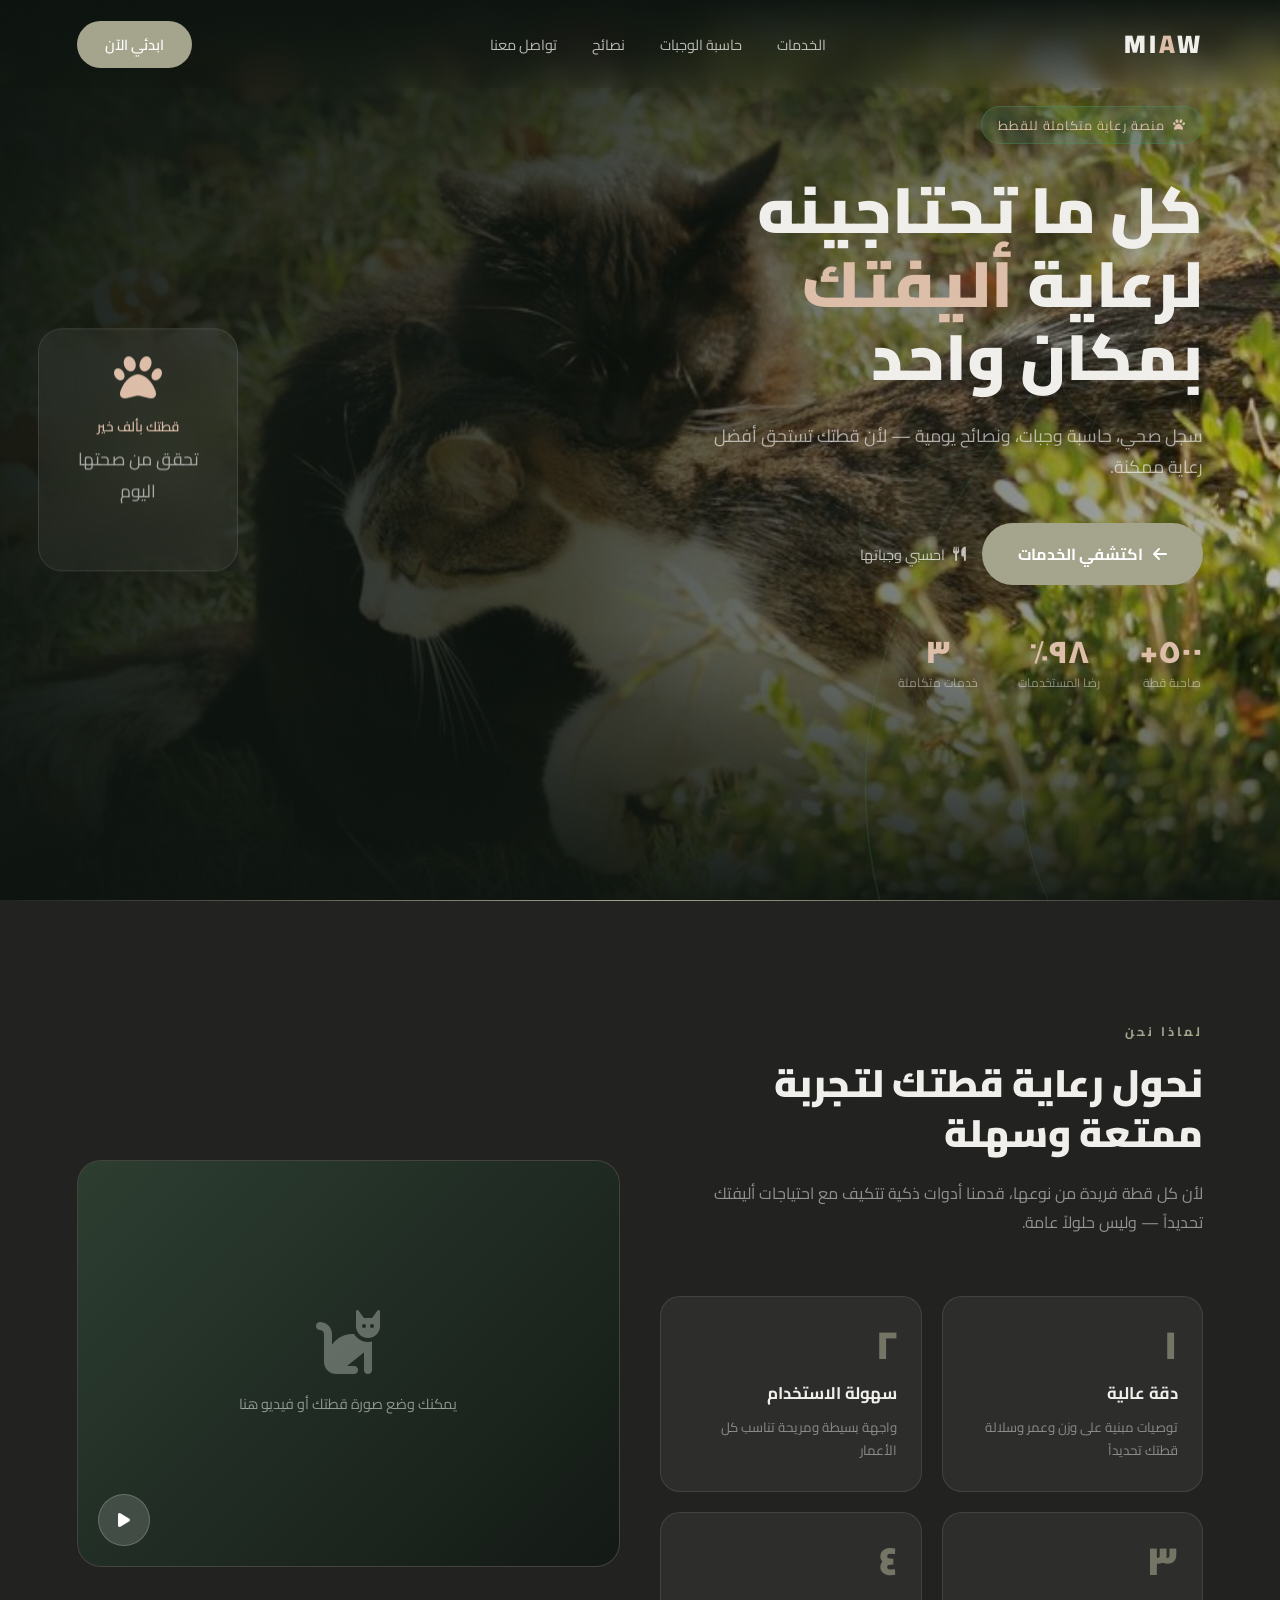
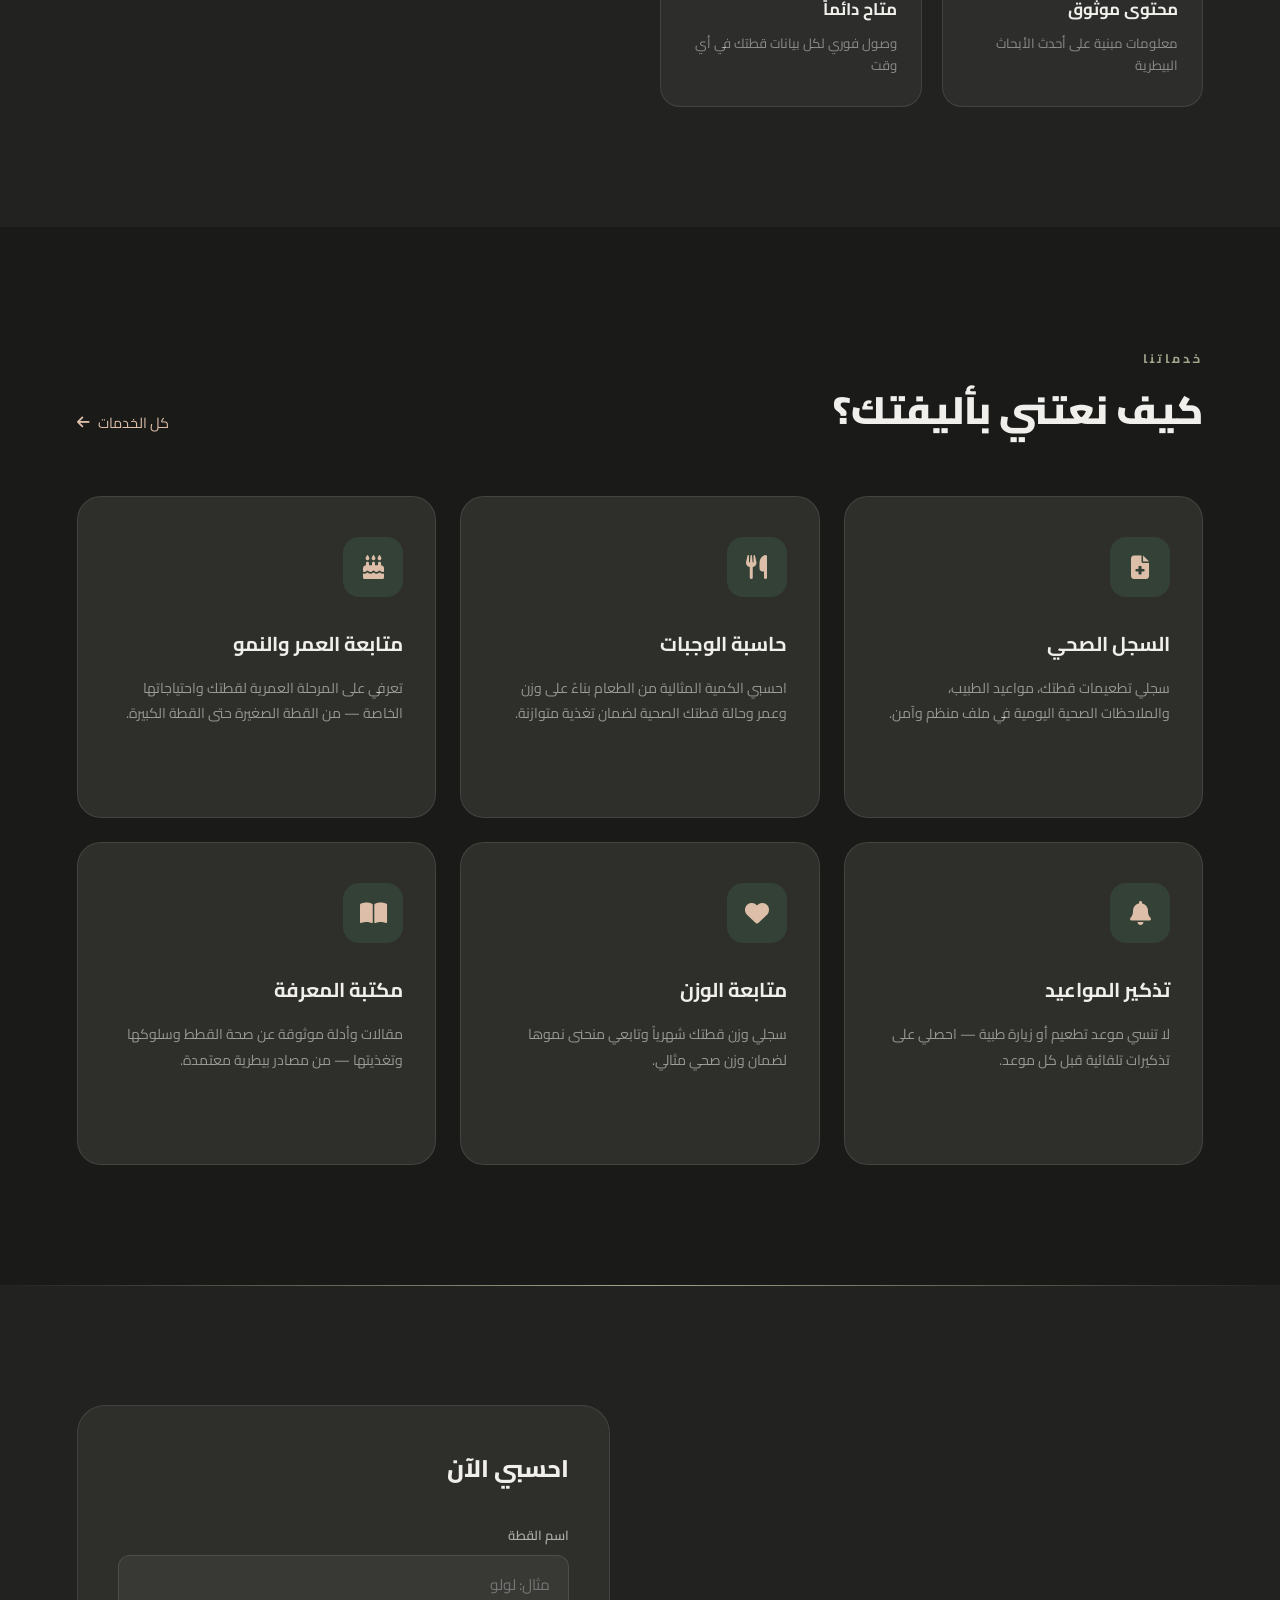
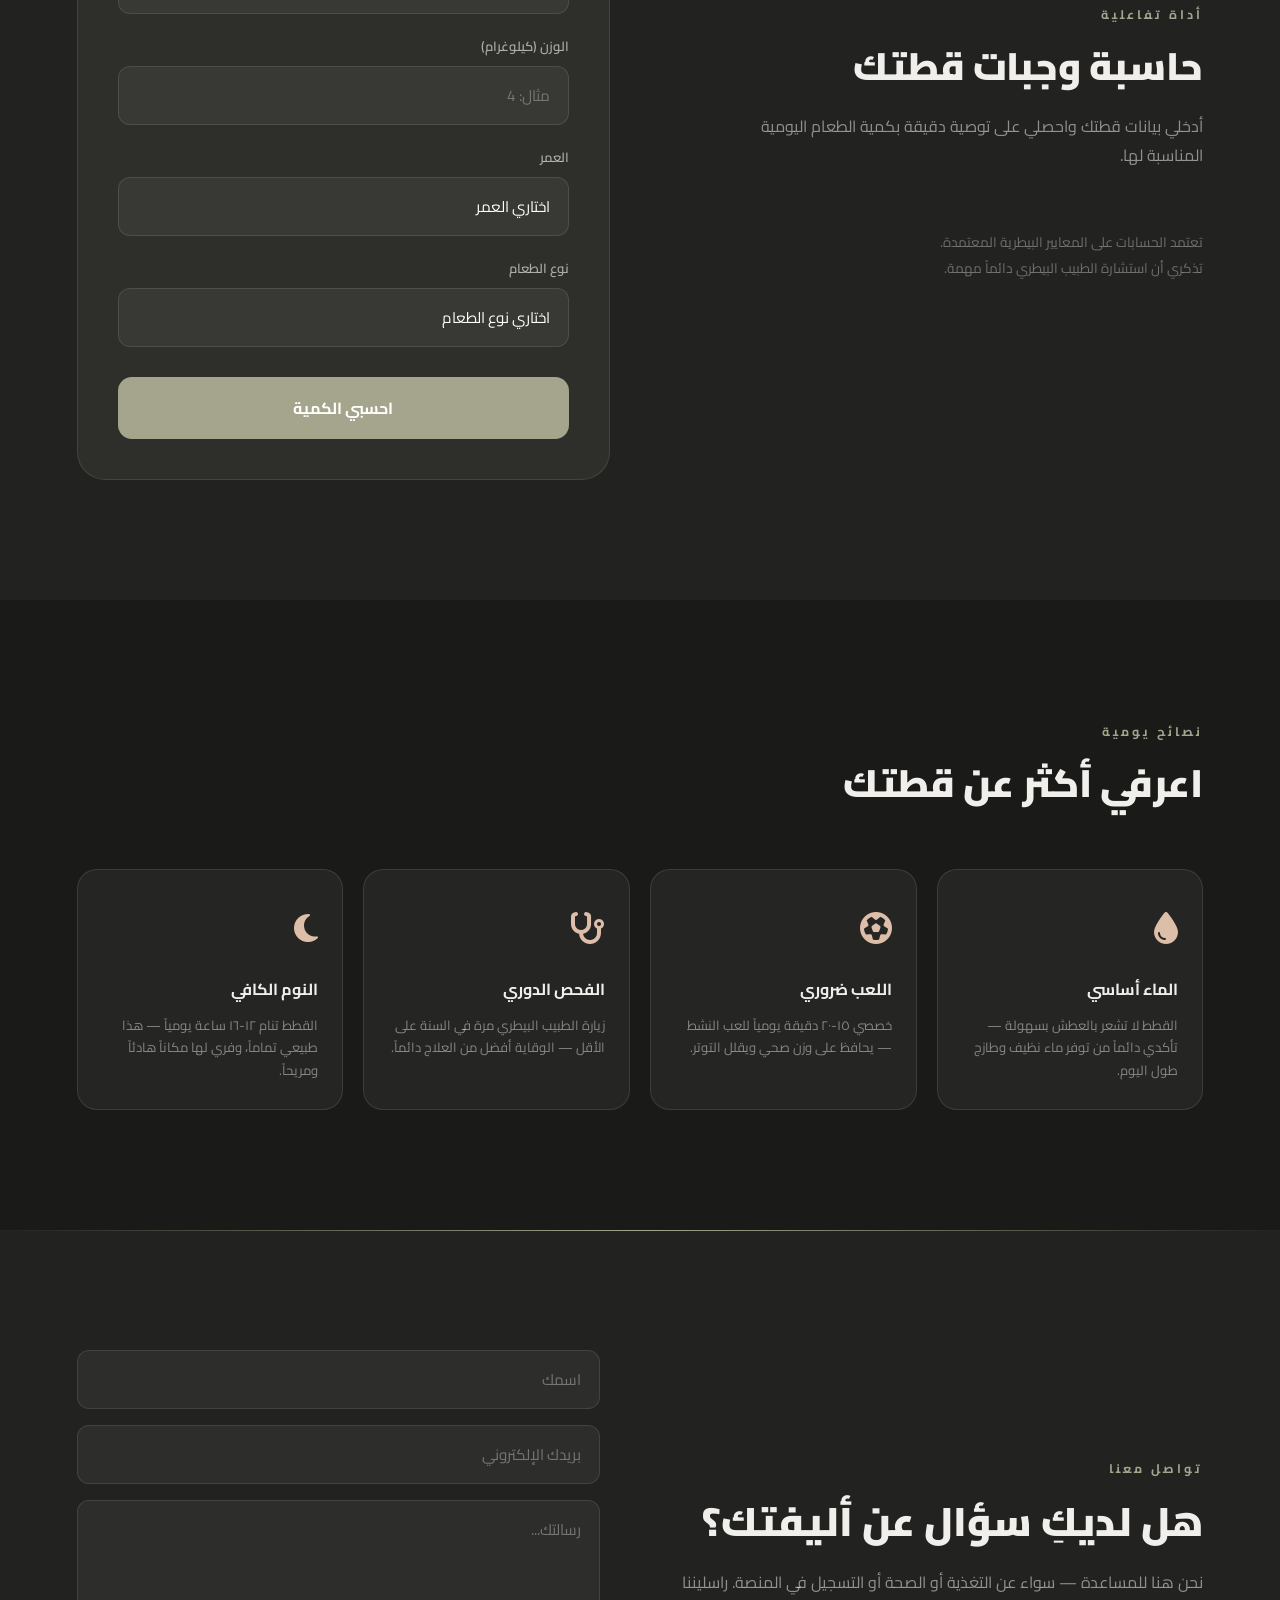
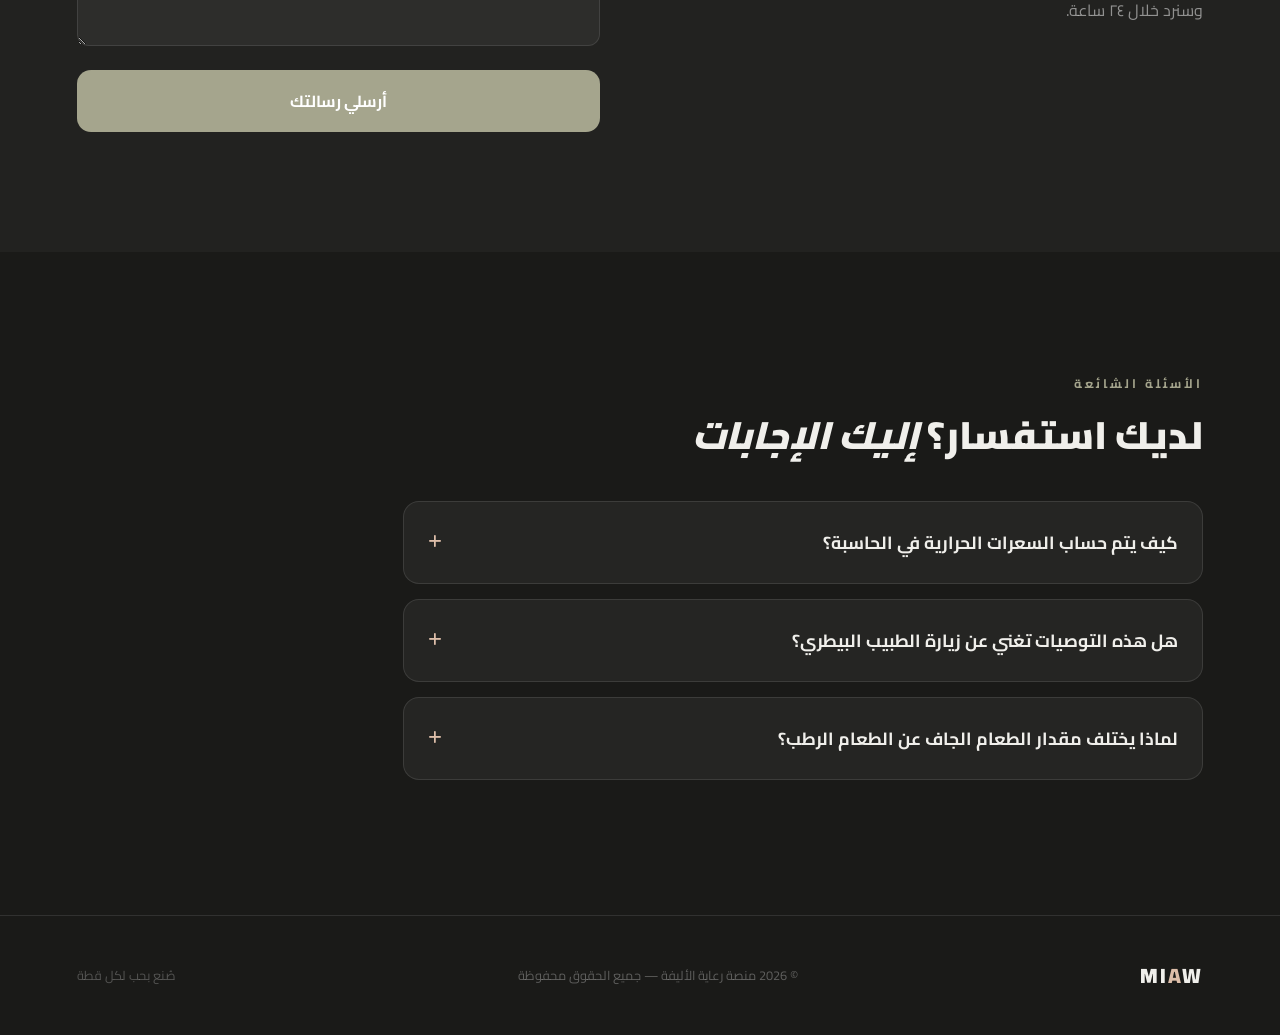
==== index.html @ e7816a1c "Add initial website files" ====
<!DOCTYPE html>
<html lang="ar" dir="rtl">
<head>
    <meta charset="UTF-8">
    <meta name="viewport" content="width=device-width, initial-scale=1.0">
    <title>Miaw | رعاية قططك بعناية</title>
    <link href="https://fonts.googleapis.com/css2?family=Cairo:wght@300;400;600;700;900&display=swap" rel="stylesheet">
    <link rel="stylesheet" href="https://cdnjs.cloudflare.com/ajax/libs/font-awesome/6.5.0/css/all.min.css">
    <link rel="stylesheet" href="css/style.css">
</head>
<body>

    <nav>
        <div class="logo">MI<span>A</span>W</div>
        <ul class="nav-links">
            <li><a href="#services">الخدمات</a></li>
            <li><a href="#calculator">حاسبة الوجبات</a></li>
            <li><a href="#tips">نصائح</a></li>
            <li><a href="#contact">تواصل معنا</a></li>
        </ul>
        <a href="#contact" class="nav-cta">ابدئي الآن</a>
    </nav>

    <section class="hero">
        <svg class="hero-botanical" viewBox="0 0 600 800" fill="none" xmlns="http://www.w3.org/2000/svg">
            <path d="M500 0 Q450 200 300 400 Q150 600 200 800" stroke="#4A8C64" stroke-width="1.5" fill="none"/>
            <path d="M550 100 Q400 300 350 500 Q300 700 350 800" stroke="#4A8C64" stroke-width="1" fill="none"/>
            <ellipse cx="320" cy="250" rx="80" ry="40" transform="rotate(-30 320 250)" stroke="#4A8C64" stroke-width="1" fill="rgba(42,100,65,0.1)"/>
            <ellipse cx="420" cy="350" rx="60" ry="35" transform="rotate(20 420 350)" stroke="#4A8C64" stroke-width="1" fill="rgba(42,100,65,0.08)"/>
            <ellipse cx="270" cy="450" rx="90" ry="45" transform="rotate(-15 270 450)" stroke="#4A8C64" stroke-width="1" fill="rgba(42,100,65,0.1)"/>
            <circle cx="480" cy="150" r="4" fill="#4A8C64" opacity="0.6"/>
            <circle cx="350" cy="380" r="3" fill="#7DBF95" opacity="0.5"/>
            <circle cx="290" cy="600" r="5" fill="#4A8C64" opacity="0.4"/>
        </svg>

        <div class="cat-float-card">
            <i class="fas fa-paw cat-paw-icon"></i>
            <h4>قطتك بألف خير</h4>
            <p>تحقق من صحتها اليوم</p>
        </div>

        <div class="hero-content">
            <div class="hero-tag">
                <i class="fas fa-paw"></i>
                منصة رعاية متكاملة للقطط
            </div>
            <h1>
                كل ما تحتاجينه<br>
                لرعاية <em>أليفتك</em><br>
                بمكان واحد
            </h1>
            <p>سجل صحي، حاسبة وجبات، ونصائح يومية — لأن قطتك تستحق أفضل رعاية ممكنة.</p>
            <div class="hero-buttons">
                <a href="#services" class="btn-main">
                    <i class="fas fa-arrow-left"></i>
                    اكتشفي الخدمات
                </a>
                <a href="#calculator" class="btn-ghost">
                    <i class="fas fa-utensils"></i>
                    احسبي وجباتها
                </a>
            </div>
            <div class="stats-bar">
                <div class="stat-item">
                    <span class="stat-num">٥٠٠+</span>
                    <div class="stat-label">صاحبة قطة</div>
                </div>
                <div class="stat-item">
                    <span class="stat-num">٩٨٪</span>
                    <div class="stat-label">رضا المستخدمات</div>
                </div>
                <div class="stat-item">
                    <span class="stat-num">٣</span>
                    <div class="stat-label">خدمات متكاملة</div>
                </div>
            </div>
        </div>
    </section>

    <section class="why-section">
        <div class="why-layout">
            <div class="fade-up">
                <div class="section-label">لماذا نحن</div>
                <h2 class="section-title">نحول رعاية قطتك لتجربة ممتعة وسهلة</h2>
                <p class="section-desc">لأن كل قطة فريدة من نوعها، قدمنا أدوات ذكية تتكيف مع احتياجات أليفتك تحديداً — وليس حلولاً عامة.</p>
                <div class="reasons-grid">
                    <div class="reason-card fade-up">
                        <div class="reason-num">١</div>
                        <div class="reason-title">دقة عالية</div>
                        <p class="reason-desc">توصيات مبنية على وزن وعمر وسلالة قطتك تحديداً</p>
                    </div>
                    <div class="reason-card fade-up">
                        <div class="reason-num">٢</div>
                        <div class="reason-title">سهولة الاستخدام</div>
                        <p class="reason-desc">واجهة بسيطة ومريحة تناسب كل الأعمار</p>
                    </div>
                    <div class="reason-card fade-up">
                        <div class="reason-num">٣</div>
                        <div class="reason-title">محتوى موثوق</div>
                        <p class="reason-desc">معلومات مبنية على أحدث الأبحاث البيطرية</p>
                    </div>
                    <div class="reason-card fade-up">
                        <div class="reason-num">٤</div>
                        <div class="reason-title">متاح دائماً</div>
                        <p class="reason-desc">وصول فوري لكل بيانات قطتك في أي وقت</p>
                    </div>
                </div>
            </div>

            <div class="fade-up why-video-col">
                <div class="video-box">
                    <div class="video-box-inner">
                        <i class="fas fa-cat video-cat-icon"></i>
                        <p class="video-placeholder-text">يمكنك وضع صورة قطتك أو فيديو هنا</p>
                    </div>
                    <div class="play-btn">
                        <i class="fas fa-play"></i>
                    </div>
                </div>
            </div>
        </div>
    </section>

    <section id="services" class="services-section">
        <div class="services-header">
            <div>
                <div class="section-label">خدماتنا</div>
                <h2 class="section-title services-title">كيف نعتني بأليفتك؟</h2>
            </div>
            <a href="#" class="services-all-link">
                كل الخدمات <i class="fas fa-arrow-left"></i>
            </a>
        </div>

        <div class="services-grid-new">
            <div class="service-card fade-up">
                <div class="service-icon"><i class="fas fa-file-medical"></i></div>
                <h3>السجل الصحي</h3>
                <p>سجلي تطعيمات قطتك، مواعيد الطبيب، والملاحظات الصحية اليومية في ملف منظم وآمن.</p>
                <a href="health-record.html" class="service-link">ابدئي الآن <i class="fas fa-arrow-left"></i></a>
            </div>
            <div class="service-card fade-up" style="transition-delay: 0.1s;">
                <div class="service-icon"><i class="fas fa-utensils"></i></div>
                <h3>حاسبة الوجبات</h3>
                <p>احسبي الكمية المثالية من الطعام بناءً على وزن وعمر وحالة قطتك الصحية لضمان تغذية متوازنة.</p>
                <a href="#calculator" class="service-link">احسبي الآن <i class="fas fa-arrow-left"></i></a>
            </div>
            <div class="service-card fade-up" style="transition-delay: 0.2s;">
                <div class="service-icon"><i class="fas fa-birthday-cake"></i></div>
                <h3>متابعة العمر والنمو</h3>
                <p>تعرفي على المرحلة العمرية لقطتك واحتياجاتها الخاصة — من القطة الصغيرة حتى القطة الكبيرة.</p>
                <a href="#" class="service-link">استكشفي <i class="fas fa-arrow-left"></i></a>
            </div>
            <div class="service-card fade-up" style="transition-delay: 0.3s;">
                <div class="service-icon"><i class="fas fa-bell"></i></div>
                <h3>تذكير المواعيد</h3>
                <p>لا تنسي موعد تطعيم أو زيارة طبية — احصلي على تذكيرات تلقائية قبل كل موعد.</p>
                <a href="#" class="service-link">فعّلي التذكير <i class="fas fa-arrow-left"></i></a>
            </div>
            <div class="service-card fade-up" style="transition-delay: 0.4s;">
                <div class="service-icon"><i class="fas fa-heart"></i></div>
                <h3>متابعة الوزن</h3>
                <p>سجلي وزن قطتك شهرياً وتابعي منحنى نموها لضمان وزن صحي مثالي.</p>
                <a href="#" class="service-link">ابدئي التتبع <i class="fas fa-arrow-left"></i></a>
            </div>
            <div class="service-card fade-up" style="transition-delay: 0.5s;">
                <div class="service-icon"><i class="fas fa-book-open"></i></div>
                <h3>مكتبة المعرفة</h3>
                <p>مقالات وأدلة موثوقة عن صحة القطط وسلوكها وتغذيتها — من مصادر بيطرية معتمدة.</p>
                <a href="#tips" class="service-link">اقرئي المزيد <i class="fas fa-arrow-left"></i></a>
            </div>
        </div>
    </section>

    <section id="calculator" class="calc-section">
        <div class="calc-layout">
            <div class="fade-up">
                <div class="section-label">أداة تفاعلية</div>
                <h2 class="section-title">حاسبة وجبات قطتك</h2>
                <p class="section-desc">أدخلي بيانات قطتك واحصلي على توصية دقيقة بكمية الطعام اليومية المناسبة لها.</p>
                <p class="calc-note">
                    تعتمد الحسابات على المعايير البيطرية المعتمدة.<br>
                    تذكري أن استشارة الطبيب البيطري دائماً مهمة.
                </p>
            </div>

            <div class="calc-box fade-up" style="transition-delay: 0.2s;">
                <div class="calc-title">احسبي الآن</div>
                <div class="form-group">
                    <label class="form-label">اسم القطة</label>
                    <input type="text" class="form-input" id="catName" placeholder="مثال: لولو">
                </div>
                <div class="form-group">
                    <label class="form-label">الوزن (كيلوغرام)</label>
                    <input type="number" class="form-input" id="catWeight" placeholder="مثال: 4" min="0.5" max="15" step="0.1">
                </div>
                <div class="form-group">
                    <label class="form-label">العمر</label>
                    <select class="form-select" id="catAge">
                        <option value="">اختاري العمر</option>
                        <option value="kitten">قطة صغيرة (أقل من سنة)</option>
                        <option value="adult">قطة بالغة (١-٧ سنوات)</option>
                        <option value="senior">قطة كبيرة (أكثر من ٧ سنوات)</option>
                    </select>
                </div>
                <div class="form-group">
                    <label class="form-label">نوع الطعام</label>
                    <select class="form-select" id="foodType">
                        <option value="">اختاري نوع الطعام</option>
                        <option value="dry">طعام جاف (كيبل)</option>
                        <option value="wet">طعام رطب (علب)</option>
                        <option value="mixed">مزيج (جاف + رطب)</option>
                    </select>
                </div>
                <button class="calc-btn" onclick="calculate()">احسبي الكمية</button>

<div id="loader" class="loader"></div>
<div id="errorMsg" class="error-msg">الرجاء إكمال جميع البيانات بشكل صحيح</div>

<div class="calc-result" id="calcResult">
    <div class="result-label" id="resultLabel"></div>
    <div class="result-value" id="resultValue"></div>
    <div class="result-note" id="resultNote"></div>
</div>
            </div>
        </div>
    </section>

    <section id="tips" class="tips-section">
        <div class="fade-up">
            <div class="section-label">نصائح يومية</div>
            <h2 class="section-title">اعرفي أكثر عن قطتك</h2>
        </div>
        <div class="tips-grid">
            <div class="tip-card fade-up">
                <div class="tip-icon"><i class="fas fa-tint"></i></div>
                <h4>الماء أساسي</h4>
                <p>القطط لا تشعر بالعطش بسهولة — تأكدي دائماً من توفر ماء نظيف وطازج طول اليوم.</p>
            </div>
            <div class="tip-card fade-up" style="transition-delay: 0.1s;">
                <div class="tip-icon"><i class="fas fa-futbol"></i></div>
                <h4>اللعب ضروري</h4>
                <p>خصصي ١٥-٢٠ دقيقة يومياً للعب النشط — يحافظ على وزن صحي ويقلل التوتر.</p>
            </div>
            <div class="tip-card fade-up" style="transition-delay: 0.2s;">
                <div class="tip-icon"><i class="fas fa-stethoscope"></i></div>
                <h4>الفحص الدوري</h4>
                <p>زيارة الطبيب البيطري مرة في السنة على الأقل — الوقاية أفضل من العلاج دائماً.</p>
            </div>
            <div class="tip-card fade-up" style="transition-delay: 0.3s;">
                <div class="tip-icon"><i class="fas fa-moon"></i></div>
                <h4>النوم الكافي</h4>
                <p>القطط تنام ١٢-١٦ ساعة يومياً — هذا طبيعي تماماً، وفري لها مكاناً هادئاً ومريحاً.</p>
            </div>
        </div>
    </section>

    <section id="contact" class="contact-section">
        <div class="contact-layout">
            <div class="fade-up">
                <div class="section-label">تواصل معنا</div>
                <h2 class="contact-heading">هل لديكِ سؤال عن أليفتك؟</h2>
                <p class="contact-desc">نحن هنا للمساعدة — سواء عن التغذية أو الصحة أو التسجيل في المنصة. راسليننا وسنرد خلال ٢٤ ساعة.</p>
            </div>
            <div class="fade-up" style="transition-delay: 0.2s;">
                <div class="contact-form">
                    <input type="text" class="form-input" placeholder="اسمك">
                    <input type="email" class="form-input" placeholder="بريدك الإلكتروني">
                    <textarea class="form-input contact-textarea" rows="4" placeholder="رسالتك..."></textarea>
                    <button class="contact-btn">أرسلي رسالتك</button>
                </div>
            </div>
        </div>
    </section>
      <section class="faq-section fade-up">
    <div class="section-label">الأسئلة الشائعة</div>
    <h2 class="section-title">لديك استفسار؟ <em>إليك الإجابات</em></h2>
    
    <div class="faq-container">
        <div class="faq-item">
            <button class="faq-question">
                <span>كيف يتم حساب السعرات الحرارية في الحاسبة؟</span>
                <i class="fas fa-plus"></i>
            </button>
            <div class="faq-answer">
                <p>تعتمد الحاسبة على معادلة RER (Resting Energy Requirement) العالمية، حيث يتم ضرب وزن القطة في معامل نشاطها وعمرها (قطة صغيرة، بالغة، أو كبيرة في السن) لتقدير الاحتياج اليومي الأدق.</p>
            </div>
        </div>

        <div class="faq-item">
            <button class="faq-question">
                <span>هل هذه التوصيات تغني عن زيارة الطبيب البيطري؟</span>
                <i class="fas fa-plus"></i>
            </button>
            <div class="faq-answer">
                <p>بالطبع لا. هذه الأرقام هي تقديرات استرشادية فقط. الحالات الصحية الخاصة، الحمل، أو السمنة المفرطة تتطلب استشارة طبيب مختص لتحديد نظام غذائي علاجي.</p>
            </div>
        </div>

        <div class="faq-item">
            <button class="faq-question">
                <span>لماذا يختلف مقدار الطعام الجاف عن الطعام الرطب؟</span>
                <i class="fas fa-plus"></i>
            </button>
            <div class="faq-answer">
                <p>الطعام الجاف يحتوي على سعرات مركزة جداً وقليل من الماء، بينما الطعام الرطب يحتوي على نسبة مياه تصل إلى 80%، لذا تكون الكمية بالجرام في الطعام الرطب أكبر دائماً لتلبية نفس السعرات.</p>
            </div>
        </div>
    </div>
</section>
    <footer>
        <div class="footer-logo">MI<span>A</span>W</div>
        <p>© 2026 منصة رعاية الأليفة — جميع الحقوق محفوظة</p>
        <p class="footer-sub">صُنع بحب لكل قطة</p>
    </footer>

    <script>
document.addEventListener('DOMContentLoaded', function() {
    // كود ظهور العناصر عند التمرير
    const observer = new IntersectionObserver((entries) => {
        entries.forEach(el => {
            if (el.isIntersecting) el.target.classList.add('visible');
        });
    }, { threshold: 0.05 });

    document.querySelectorAll('.fade-up').forEach(el => observer.observe(el));

    // كود الأسئلة الشائعة (FAQ) - الإصلاح هنا
    const faqQuestions = document.querySelectorAll('.faq-question');
    faqQuestions.forEach(button => {
        button.addEventListener('click', () => {
            const faqItem = button.parentElement;
            const answer = faqItem.querySelector('.faq-answer');
            const isOpen = faqItem.classList.contains('active');

            // إغلاق أي سؤال آخر مفتوح
            document.querySelectorAll('.faq-item').forEach(item => {
                item.classList.remove('active');
                item.querySelector('.faq-answer').style.maxHeight = null;
            });

            // فتح السؤال الحالي
            if (!isOpen) {
                faqItem.classList.add('active');
                answer.style.maxHeight = answer.scrollHeight + "px";
            }
        });
    });
});

// كود الحاسبة المطور مع تأثير التحميل
function calculate() {
    const name = document.getElementById('catName').value || 'قطتك';
    const weight = parseFloat(document.getElementById('catWeight').value);
    const age = document.getElementById('catAge').value;
    const food = document.getElementById('foodType').value;
    const resultDiv = document.getElementById('calcResult');
    const loader = document.getElementById('loader');
    const errorMsg = document.getElementById('errorMsg');

    if (!weight || !age || !food) {
        errorMsg.style.display = 'block';
        resultDiv.classList.remove('show');
        return;
    }

    errorMsg.style.display = 'none';
    resultDiv.classList.remove('show');
    loader.style.display = 'block';

    setTimeout(() => {
        loader.style.display = 'none';

        let calories = weight * 30 + 70;
        if (age === 'kitten') calories *= 2;
        else if (age === 'senior') calories *= 0.8;

        let amount = '';
        let note = '';

        if (food === 'dry') {
            amount = `${Math.round(calories / 3.5)} غرام / يوم`;
            note = `يُقسم على وجبتين أو ثلاث وجبات`;
        } else if (food === 'wet') {
            const grams = Math.round(calories / 1.0);
            amount = `${grams} غرام / يوم`;
            note = `أي ما يقارب ${Math.round(grams / 85)} علبة صغيرة (٨٥غ)`;
        } else {
            amount = `${Math.round((calories * 0.5) / 3.5)}غ جاف + ${Math.round((calories * 0.5) / 1.0)}غ رطب`;
            note = `توزيع متوازن بين الوجبتين`;
        }

        document.getElementById('resultLabel').textContent = `الكمية الموصى بها لـ ${name}`;
        document.getElementById('resultValue').textContent = amount;
        document.getElementById('resultNote').textContent = note;
        resultDiv.classList.add('show');
        
    }, 1000);
}
</script>
</body>
</html>
---- css/style.css ----
:root {
    --dark: #1a1a18;
    --dark2: #222220;
    --green-deep: #2e2e2a;
    --green-mid: #3d3d38;
    --green-accent: #a5a58d;
    --green-light: #ddbea9;
    --cream: #f0efeb;
    --peach: #ddbea9;
    --gold: #b7b7a4;
    --white: #f0efeb;
    --glass: rgba(255,255,255,0.05);
    --glass-border: rgba(255,255,255,0.1);
}

* {
    margin: 0;
    padding: 0;
    box-sizing: border-box;
}

html {
    scroll-behavior: smooth;
}

body {
    font-family: 'Cairo', sans-serif;
    background: var(--dark);
    color: var(--white);
    overflow-x: hidden;
    direction: rtl;
}

body::before {
    content: '';
    position: fixed;
    inset: 0;
    background-image: url("data:image/svg+xml,%3Csvg viewBox='0 0 512 512' xmlns='http://www.w3.org/2000/svg'%3E%3Cfilter id='noise'%3E%3CfeTurbulence type='fractalNoise' baseFrequency='0.9' numOctaves='4' stitchTiles='stitch'/%3E%3C/filter%3E%3Crect width='100%25' height='100%25' filter='url(%23noise)' opacity='0.03'/%3E%3C/svg%3E");
    pointer-events: none;
    z-index: 9999;
    opacity: 0.4;
}

nav {
    position: fixed;
    top: 0;
    width: 100%;
    z-index: 1000;
    padding: 20px 6%;
    display: flex;
    justify-content: space-between;
    align-items: center;
    background: linear-gradient(to bottom, rgba(13,20,16,0.95), transparent);
    backdrop-filter: blur(10px);
}

.logo {
    font-size: 1.6rem;
    font-weight: 900;
    letter-spacing: 3px;
    color: var(--white);
}

.logo span {
    color: var(--green-light);
}

.nav-links {
    display: flex;
    gap: 35px;
    list-style: none;
}

.nav-links a {
    color: rgba(255,255,255,0.7);
    text-decoration: none;
    font-size: 0.9rem;
    font-weight: 400;
    transition: color 0.3s;
}

.nav-links a:hover {
    color: var(--green-light);
}

.nav-cta {
    background: var(--green-accent);
    color: white;
    padding: 10px 28px;
    border-radius: 30px;
    text-decoration: none;
    font-size: 0.9rem;
    font-weight: 600;
    transition: all 0.3s;
}

.nav-cta:hover {
    background: var(--green-light);
    color: var(--dark);
}

.hero {
    position: relative;
    min-height: 100vh;
    display: flex;
    align-items: center;
    overflow: hidden;
    background:
        linear-gradient(to left, rgba(13,20,16,0.3) 0%, rgba(13,20,16,0.75) 55%, rgba(13,20,16,0.95) 100%),
        linear-gradient(to bottom, rgba(13,20,16,0.5) 0%, transparent 30%, transparent 70%, rgba(13,20,16,0.9) 100%),
        url('../images/cats-hero-bg.jpg');
    background-size: cover;
    background-position: center 30%;
    background-repeat: no-repeat;
}

.hero-botanical {
    position: absolute;
    right: -5%;
    top: 0;
    height: 100%;
    width: 55%;
    opacity: 0.15;
    pointer-events: none;
}

.cat-float-card {
    position: absolute;
    left: 3%;
    top: 50%;
    transform: translateY(-50%);
    background: var(--glass);
    border: 1px solid var(--glass-border);
    backdrop-filter: blur(20px);
    border-radius: 24px;
    padding: 24px;
    width: 200px;
    text-align: center;
    animation: floatCard 6s ease-in-out infinite;
    z-index: 5;
}

@keyframes floatCard {
    0%, 100% { transform: translateY(-50%); }
    50% { transform: translateY(calc(-50% - 15px)); }
}

.cat-paw-icon {
    font-size: 3rem;
    color: var(--green-light);
    margin-bottom: 12px;
    display: block;
}

.cat-float-card h4 {
    font-size: 0.85rem;
    color: var(--green-light);
    font-weight: 600;
}

.cat-float-card p {
    font-size: 0.75rem;
    color: rgba(255,255,255,0.5);
    margin-top: 4px;
}

.hero-content {
    position: relative;
    z-index: 10;
    padding: 100px 6% 200px 320px;
    max-width: 100%;
    width: 100%;
}

.hero-tag {
    display: inline-flex;
    align-items: center;
    gap: 8px;
    background: rgba(74,140,100,0.2);
    border: 1px solid rgba(74,140,100,0.4);
    padding: 6px 16px;
    border-radius: 20px;
    font-size: 0.8rem;
    color: var(--green-light);
    margin-bottom: 30px;
    letter-spacing: 1px;
}

.hero-tag i {
    font-size: 12px;
}

.hero h1 {
    font-size: clamp(2.8rem, 5vw, 4.5rem);
    font-weight: 900;
    line-height: 1.15;
    margin-bottom: 25px;
    color: var(--white);
}

.hero h1 em {
    font-style: normal;
    color: var(--green-light);
    position: relative;
}

.hero p {
    font-size: 1.1rem;
    color: rgba(255,255,255,0.6);
    line-height: 1.8;
    max-width: 500px;
    margin-bottom: 40px;
}

.hero-buttons {
    display: flex;
    gap: 16px;
    flex-wrap: wrap;
    align-items: center;
}

.btn-main {
    background: var(--green-accent);
    color: white;
    padding: 16px 36px;
    border-radius: 50px;
    text-decoration: none;
    font-weight: 700;
    font-size: 1rem;
    transition: all 0.3s;
    display: inline-flex;
    align-items: center;
    gap: 10px;
}

.btn-main:hover {
    background: var(--green-light);
    color: var(--dark);
    transform: translateY(-2px);
}

.btn-ghost {
    color: rgba(255,255,255,0.7);
    text-decoration: none;
    font-size: 0.9rem;
    display: inline-flex;
    align-items: center;
    gap: 8px;
    transition: color 0.3s;
}

.btn-ghost:hover {
    color: var(--green-light);
}

.stats-bar {
    display: flex;
    gap: 40px;
    margin-top: 50px;
}

.stat-item {
    text-align: center;
}

.stat-num {
    font-size: 2rem;
    font-weight: 900;
    color: var(--green-light);
    display: block;
    line-height: 1;
}

.stat-label {
    font-size: 0.75rem;
    color: rgba(255,255,255,0.45);
    margin-top: 4px;
}

.why-section {
    padding: 120px 6%;
    background: var(--dark2);
    position: relative;
    overflow: hidden;
}

.why-section::before {
    content: '';
    position: absolute;
    top: 0;
    left: 0;
    right: 0;
    height: 1px;
    background: linear-gradient(90deg, transparent, var(--green-accent), transparent);
}

.section-label {
    color: var(--green-accent);
    font-size: 0.78rem;
    letter-spacing: 3px;
    font-weight: 700;
    text-transform: uppercase;
    margin-bottom: 16px;
}

.section-title {
    font-size: clamp(1.8rem, 3vw, 2.8rem);
    font-weight: 900;
    line-height: 1.3;
    max-width: 550px;
    margin-bottom: 20px;
}

.section-desc {
    color: rgba(255,255,255,0.5);
    font-size: 1rem;
    line-height: 1.8;
    max-width: 500px;
    margin-bottom: 60px;
}

.why-layout {
    display: grid;
    grid-template-columns: 1fr 1fr;
    gap: 40px;
    align-items: center;
}

.why-video-col {
    transition-delay: 0.2s;
}

.video-box {
    position: relative;
    border-radius: 24px;
    overflow: hidden;
    aspect-ratio: 4/3;
    background: var(--green-deep);
    border: 1px solid var(--glass-border);
}

.video-box-inner {
    width: 100%;
    height: 100%;
    display: flex;
    align-items: center;
    justify-content: center;
    flex-direction: column;
    gap: 16px;
    background: linear-gradient(135deg, rgba(42,100,65,0.3), rgba(13,20,16,0.8));
}

.video-cat-icon {
    font-size: 4rem;
    color: rgba(255,255,255,0.3);
}

.video-placeholder-text {
    font-size: 0.9rem;
    color: rgba(255,255,255,0.5);
    text-align: center;
    padding: 0 20px;
}

.play-btn {
    position: absolute;
    bottom: 20px;
    left: 20px;
    background: rgba(255,255,255,0.15);
    border: 1px solid rgba(255,255,255,0.2);
    backdrop-filter: blur(10px);
    width: 52px;
    height: 52px;
    border-radius: 50%;
    display: flex;
    align-items: center;
    justify-content: center;
    color: white;
    font-size: 1rem;
    cursor: pointer;
    transition: all 0.3s;
}

.play-btn:hover {
    background: var(--green-accent);
}

.reasons-grid {
    display: grid;
    grid-template-columns: 1fr 1fr;
    gap: 20px;
}

.reason-card {
    background: var(--glass);
    border: 1px solid var(--glass-border);
    border-radius: 20px;
    padding: 28px 24px;
    transition: all 0.4s;
    position: relative;
    overflow: hidden;
}

.reason-card::before {
    content: '';
    position: absolute;
    inset: 0;
    background: linear-gradient(135deg, rgba(74,140,100,0.08), transparent);
    opacity: 0;
    transition: opacity 0.4s;
}

.reason-card:hover::before {
    opacity: 1;
}

.reason-card:hover {
    border-color: rgba(74,140,100,0.4);
    transform: translateY(-4px);
}

.reason-num {
    font-size: 2.5rem;
    font-weight: 900;
    color: var(--green-accent);
    opacity: 0.6;
    line-height: 1;
    margin-bottom: 12px;
}

.reason-title {
    font-size: 1.05rem;
    font-weight: 700;
    margin-bottom: 8px;
}

.reason-desc {
    font-size: 0.83rem;
    color: rgba(255,255,255,0.45);
    line-height: 1.7;
}

.services-section {
    padding: 120px 6%;
    background: var(--dark);
}

.services-header {
    display: flex;
    justify-content: space-between;
    align-items: flex-end;
    margin-bottom: 60px;
}

.services-title {
    margin-bottom: 0;
}

.services-all-link {
    color: var(--green-light);
    font-size: 0.9rem;
    text-decoration: none;
    display: flex;
    align-items: center;
    gap: 8px;
}

.services-grid-new {
    display: grid;
    grid-template-columns: repeat(3, 1fr);
    gap: 24px;
}

.service-card {
    background: var(--green-deep);
    border: 1px solid var(--glass-border);
    border-radius: 24px;
    padding: 40px 32px;
    transition: all 0.5s;
    position: relative;
    overflow: hidden;
    cursor: pointer;
}

.service-card::after {
    content: '';
    position: absolute;
    bottom: 0;
    left: 0;
    right: 0;
    height: 3px;
    background: linear-gradient(90deg, var(--green-accent), var(--green-light));
    transform: scaleX(0);
    transform-origin: right;
    transition: transform 0.4s;
}

.service-card:hover::after {
    transform: scaleX(1);
    transform-origin: left;
}

.service-card:hover {
    transform: translateY(-8px);
    background: var(--green-mid);
    border-color: rgba(74,140,100,0.5);
}

.service-icon {
    width: 60px;
    height: 60px;
    background: rgba(74,140,100,0.2);
    border-radius: 16px;
    display: flex;
    align-items: center;
    justify-content: center;
    font-size: 1.5rem;
    color: var(--green-light);
    margin-bottom: 28px;
}

.service-card h3 {
    font-size: 1.25rem;
    font-weight: 700;
    margin-bottom: 14px;
}

.service-card p {
    font-size: 0.88rem;
    color: rgba(255,255,255,0.5);
    line-height: 1.8;
}

.service-link {
    display: inline-flex;
    align-items: center;
    gap: 8px;
    color: var(--green-light);
    font-size: 0.85rem;
    font-weight: 600;
    text-decoration: none;
    margin-top: 24px;
    opacity: 0;
    transform: translateX(10px);
    transition: all 0.3s;
}

.service-card:hover .service-link {
    opacity: 1;
    transform: translateX(0);
}

.calc-section {
    padding: 120px 6%;
    background: var(--dark2);
    position: relative;
    overflow: hidden;
}

.calc-section::before {
    content: '';
    position: absolute;
    top: 0;
    left: 0;
    right: 0;
    height: 1px;
    background: linear-gradient(90deg, transparent, var(--green-accent), transparent);
}

.calc-layout {
    display: grid;
    grid-template-columns: 1fr 1fr;
    gap: 60px;
    align-items: center;
}

.calc-note {
    font-size: 0.85rem;
    color: rgba(255,255,255,0.35);
    line-height: 1.9;
    margin-top: 16px;
}

.calc-box {
    background: var(--green-deep);
    border: 1px solid var(--glass-border);
    border-radius: 28px;
    padding: 40px;
}

.calc-title {
    font-size: 1.5rem;
    font-weight: 800;
    margin-bottom: 32px;
}

.form-group {
    margin-bottom: 20px;
}

.form-label {
    display: block;
    font-size: 0.82rem;
    color: rgba(255,255,255,0.6);
    margin-bottom: 8px;
    font-weight: 600;
}

.form-input,
.form-select {
    width: 100%;
    background: rgba(255,255,255,0.05);
    border: 1px solid rgba(255,255,255,0.1);
    border-radius: 12px;
    padding: 14px 18px;
    color: white;
    font-family: 'Cairo', sans-serif;
    font-size: 0.95rem;
    outline: none;
    transition: border-color 0.3s;
    appearance: none;
}

.form-input:focus,
.form-select:focus {
    border-color: var(--green-accent);
}

.form-select option {
    background: var(--dark2);
}

.contact-textarea {
    resize: vertical;
    min-height: 120px;
}

.calc-btn {
    width: 100%;
    background: var(--green-accent);
    color: white;
    border: none;
    padding: 16px;
    border-radius: 14px;
    font-family: 'Cairo', sans-serif;
    font-size: 1rem;
    font-weight: 700;
    cursor: pointer;
    transition: all 0.3s;
    margin-top: 10px;
    display: inline-flex;
    align-items: center;
    justify-content: center;
    gap: 8px;
}

.calc-btn:hover {
    background: var(--green-light);
    color: var(--dark);
}

.calc-result {
    margin-top: 24px;
    background: rgba(74,140,100,0.15);
    border: 1px solid rgba(74,140,100,0.3);
    border-radius: 16px;
    padding: 20px 24px;
    display: none;
}

.calc-result.show {
    display: block;
}

.result-label {
    font-size: 0.8rem;
    color: var(--green-light);
    font-weight: 600;
}

.result-value {
    font-size: 2rem;
    font-weight: 900;
    color: var(--white);
    margin-top: 4px;
}

.result-note {
    font-size: 0.75rem;
    color: rgba(255,255,255,0.4);
    margin-top: 8px;
}

.tips-section {
    padding: 120px 6%;
    background: var(--dark);
}

.tips-grid {
    display: grid;
    grid-template-columns: repeat(4, 1fr);
    gap: 20px;
    margin-top: 60px;
}

.tip-card {
    background: var(--glass);
    border: 1px solid var(--glass-border);
    border-radius: 20px;
    padding: 28px 24px;
    transition: all 0.4s;
}

.tip-card:hover {
    background: var(--green-deep);
    border-color: rgba(74,140,100,0.4);
    transform: translateY(-6px);
}

.tip-icon {
    font-size: 2rem;
    color: var(--green-light);
    margin-bottom: 16px;
}

.tip-card h4 {
    font-size: 1rem;
    font-weight: 700;
    margin-bottom: 10px;
}

.tip-card p {
    font-size: 0.82rem;
    color: rgba(255,255,255,0.45);
    line-height: 1.7;
}

.contact-section {
    padding: 120px 6%;
    background: var(--dark2);
    position: relative;
    overflow: hidden;
}

.contact-section::before {
    content: '';
    position: absolute;
    top: 0;
    left: 0;
    right: 0;
    height: 1px;
    background: linear-gradient(90deg, transparent, var(--green-accent), transparent);
}

.contact-layout {
    display: grid;
    grid-template-columns: 1fr 1fr;
    gap: 80px;
    align-items: center;
}

.contact-heading {
    font-size: 2.5rem;
    font-weight: 900;
    line-height: 1.3;
    margin-bottom: 20px;
}

.contact-desc {
    color: rgba(255,255,255,0.5);
    line-height: 1.8;
    font-size: 1rem;
}

.contact-form {
    display: flex;
    flex-direction: column;
    gap: 16px;
}

.contact-btn {
    background: var(--green-accent);
    color: white;
    border: none;
    padding: 16px;
    border-radius: 14px;
    font-family: 'Cairo', sans-serif;
    font-size: 1rem;
    font-weight: 700;
    cursor: pointer;
    transition: all 0.3s;
    margin-top: 8px;
}

.contact-btn:hover {
    background: var(--green-light);
    color: var(--dark);
}

footer {
    padding: 40px 6%;
    border-top: 1px solid var(--glass-border);
    display: flex;
    justify-content: space-between;
    align-items: center;
    background: var(--dark);
}

.footer-logo {
    font-size: 1.3rem;
    font-weight: 900;
    letter-spacing: 2px;
}

.footer-logo span {
    color: var(--green-light);
}

footer p {
    font-size: 0.8rem;
    color: rgba(255,255,255,0.3);
}

.footer-sub {
    font-size: 0.8rem;
    color: rgba(255,255,255,0.25);
}

.fade-up {
    opacity: 0;
    transform: translateY(30px);
    transition: opacity 0.7s cubic-bezier(0.4, 0, 0.2, 1), transform 0.7s cubic-bezier(0.4, 0, 0.2, 1);
}

.fade-up.visible {
    opacity: 1;
    transform: translateY(0);
}

.faq-section {
    padding: 120px 6%;
    background: var(--dark);
}

.faq-container {
    max-width: 800px;
    margin-top: 40px;
}

.faq-item {
    background: var(--glass);
    border: 1px solid var(--glass-border);
    border-radius: 16px;
    margin-bottom: 15px;
    overflow: hidden;
    transition: all 0.3s;
}

.faq-question {
    width: 100%;
    padding: 24px;
    background: none;
    border: none;
    display: flex;
    justify-content: space-between;
    align-items: center;
    color: var(--white);
    font-family: 'Cairo', sans-serif;
    font-size: 1.1rem;
    font-weight: 700;
    cursor: pointer;
    text-align: right;
}

.faq-question i {
    font-size: 0.9rem;
    color: var(--green-light);
    transition: transform 0.3s;
}

.faq-answer {
    max-height: 0;
    overflow: hidden;
    transition: max-height 0.4s cubic-bezier(0.4, 0, 0.2, 1);
    background: rgba(255,255,255,0.02);
}

.faq-answer p {
    padding: 0 24px 24px;
    color: rgba(255,255,255,0.5);
    line-height: 1.8;
    font-size: 0.95rem;
}

.faq-item.active {
    border-color: var(--green-accent);
    background: var(--green-deep);
}

.faq-item.active i {
    transform: rotate(45deg);
    color: var(--peach);
}

a.service-link {
    color: var(--green-light);
    text-decoration: none;
}

a.service-link:hover {
    color: var(--white);
}

.loader {
    display: none;
    width: 25px;
    height: 25px;
    border: 3px solid var(--glass-border);
    border-top: 3px solid var(--green-light);
    border-radius: 50%;
    animation: spin 1s linear infinite;
    margin: 15px auto;
}

@keyframes spin {
    0% { transform: rotate(0deg); }
    100% { transform: rotate(360deg); }
}

.error-msg {
    color: #ff6b6b;
    font-size: 0.8rem;
    margin-top: 10px;
    display: none;
    text-align: center;
    background: rgba(255,107,107,0.1);
    padding: 8px;
    border-radius: 8px;
}

.container {
    width: 100%;
    max-width: 1200px;
    margin-right: auto;
    margin-left: auto;
    padding: 0 6%;
}

.back-btn {
    display: inline-flex;
    align-items: center;
    gap: 8px;
    color: var(--green-light);
    text-decoration: none;
    font-size: 0.9rem;
    font-weight: 600;
    margin-bottom: 40px;
    transition: all 0.3s;
    background: rgba(74,140,100,0.12);
    border: 1px solid rgba(74,140,100,0.3);
    padding: 10px 20px;
    border-radius: 30px;
}

.back-btn:hover {
    background: rgba(74,140,100,0.25);
    transform: translateX(4px);
}

.page-header {
    margin-bottom: 40px;
}

.record-layout {
    display: grid;
    grid-template-columns: 1fr 1.2fr;
    gap: 30px;
    align-items: start;
    margin-top: 0;
}

.history-box {
    background: var(--green-deep);
    border: 1px solid var(--glass-border);
    border-radius: 28px;
    padding: 40px;
}

.timeline {
    display: flex;
    flex-direction: column;
    gap: 0;
    margin-top: 8px;
    position: relative;
    border-right: none;
    padding-right: 0;
}

.timeline::before {
    content: '';
    position: absolute;
    right: 16px;
    top: 8px;
    bottom: 8px;
    width: 2px;
    background: linear-gradient(to bottom, var(--green-accent), transparent);
}

.timeline-item {
    position: relative;
    padding: 20px 50px 20px 0;
    border-bottom: 1px solid var(--glass-border);
    margin-bottom: 0;
}

.timeline-item:last-child {
    border-bottom: none;
    padding-bottom: 0;
}

.timeline-item::before {
    content: '';
    position: absolute;
    right: 10px;
    top: 26px;
    width: 14px;
    height: 14px;
    border-radius: 50%;
    background: var(--green-accent);
    border: 2px solid var(--green-light);
    box-shadow: none;
}

.timeline-item::after {
    display: none;
}

.timeline-item .date {
    font-size: 0.75rem;
    color: var(--green-light);
    font-weight: 700;
    letter-spacing: 1px;
    display: block;
    margin-bottom: 6px;
}

.timeline-item h4 {
    font-size: 1rem;
    font-weight: 700;
    margin-bottom: 6px;
    color: var(--white);
}

.timeline-item p {
    font-size: 0.83rem;
    color: rgba(255,255,255,0.45);
    line-height: 1.7;
}

.timeline-badge {
    display: inline-block;
    font-size: 0.72rem;
    font-weight: 700;
    padding: 3px 12px;
    border-radius: 20px;
    margin-bottom: 8px;
}

.badge-vaccine {
    background: rgba(74,140,100,0.2);
    color: var(--green-light);
    border: 1px solid rgba(74,140,100,0.35);
}

.badge-checkup {
    background: rgba(201,169,110,0.2);
    color: var(--gold);
    border: 1px solid rgba(201,169,110,0.35);
}

.badge-emergency {
    background: rgba(220,80,80,0.15);
    color: #f08080;
    border: 1px solid rgba(220,80,80,0.3);
}

.badge-dental {
    background: rgba(100,160,200,0.15);
    color: #90c0e0;
    border: 1px solid rgba(100,160,200,0.3);
}

.success-msg {
    margin-top: 16px;
    background: rgba(74,140,100,0.15);
    border: 1px solid rgba(74,140,100,0.3);
    border-radius: 12px;
    padding: 14px 18px;
    font-size: 0.88rem;
    color: var(--green-light);
    display: none;
}

.success-msg.show {
    display: block;
}

@media (max-width: 900px) {
    .why-layout,
    .calc-layout,
    .contact-layout,
    .record-layout {
        grid-template-columns: 1fr;
    }

    .services-grid-new {
        grid-template-columns: 1fr 1fr;
    }

    .tips-grid {
        grid-template-columns: 1fr 1fr;
    }

    .reasons-grid {
        grid-template-columns: 1fr;
    }

    .stats-bar {
        position: relative;
        bottom: auto;
        right: auto;
        margin-top: 40px;
        padding: 0 6%;
    }

    .hero-content {
        padding: 120px 6% 160px 6%;
    }

    .cat-float-card {
        display: none;
    }

    .services-header {
        flex-direction: column;
        align-items: flex-start;
        gap: 20px;
    }
}

@media (max-width: 600px) {
    .services-grid-new,
    .tips-grid {
        grid-template-columns: 1fr;
    }

    .nav-links {
        display: none;
    }

    .hero h1 {
        font-size: 2.4rem;
    }
}
.history-header {
    display: flex;
    justify-content: space-between;
    align-items: center;
    margin-bottom: 24px;
}

.records-count {
    font-size: 0.8rem;
    color: var(--green-light);
    background: rgba(74,140,100,0.15);
    border: 1px solid rgba(74,140,100,0.3);
    padding: 4px 14px;
    border-radius: 20px;
    font-weight: 600;
}

.timeline-item-header {
    display: flex;
    justify-content: space-between;
    align-items: center;
    margin-bottom: 6px;
}

.delete-btn {
    background: none;
    border: none;
    color: rgba(255,255,255,0.2);
    cursor: pointer;
    font-size: 0.8rem;
    padding: 4px 8px;
    border-radius: 8px;
    transition: all 0.3s;
}

.delete-btn:hover {
    color: #f08080;
    background: rgba(220,80,80,0.1);
}

.empty-state {
    text-align: center;
    padding: 60px 20px;
}

.empty-state i {
    font-size: 2.5rem;
    display: block;
    margin-bottom: 16px;
    color: rgba(74,140,100,0.3);
}

.empty-state p {
    font-size: 0.9rem;
    line-height: 1.8;
    color: rgba(255,255,255,0.25);
}
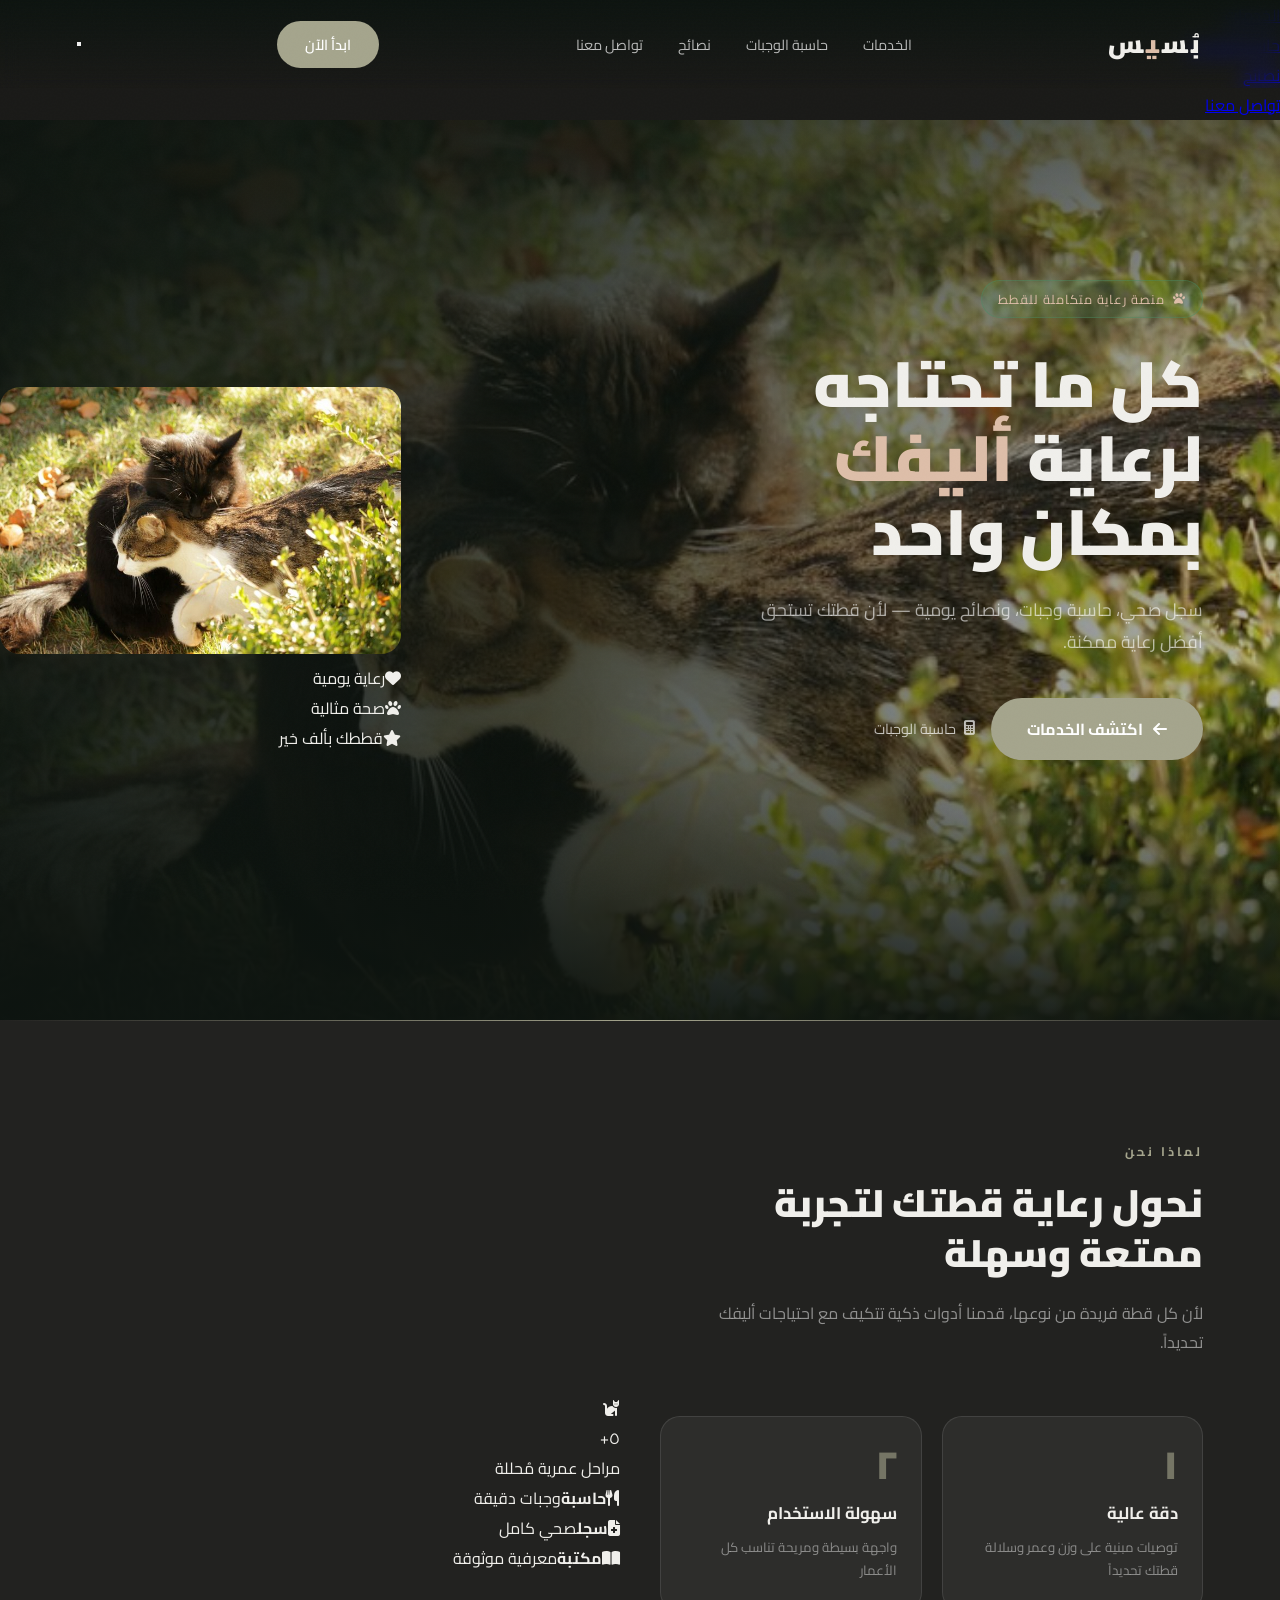
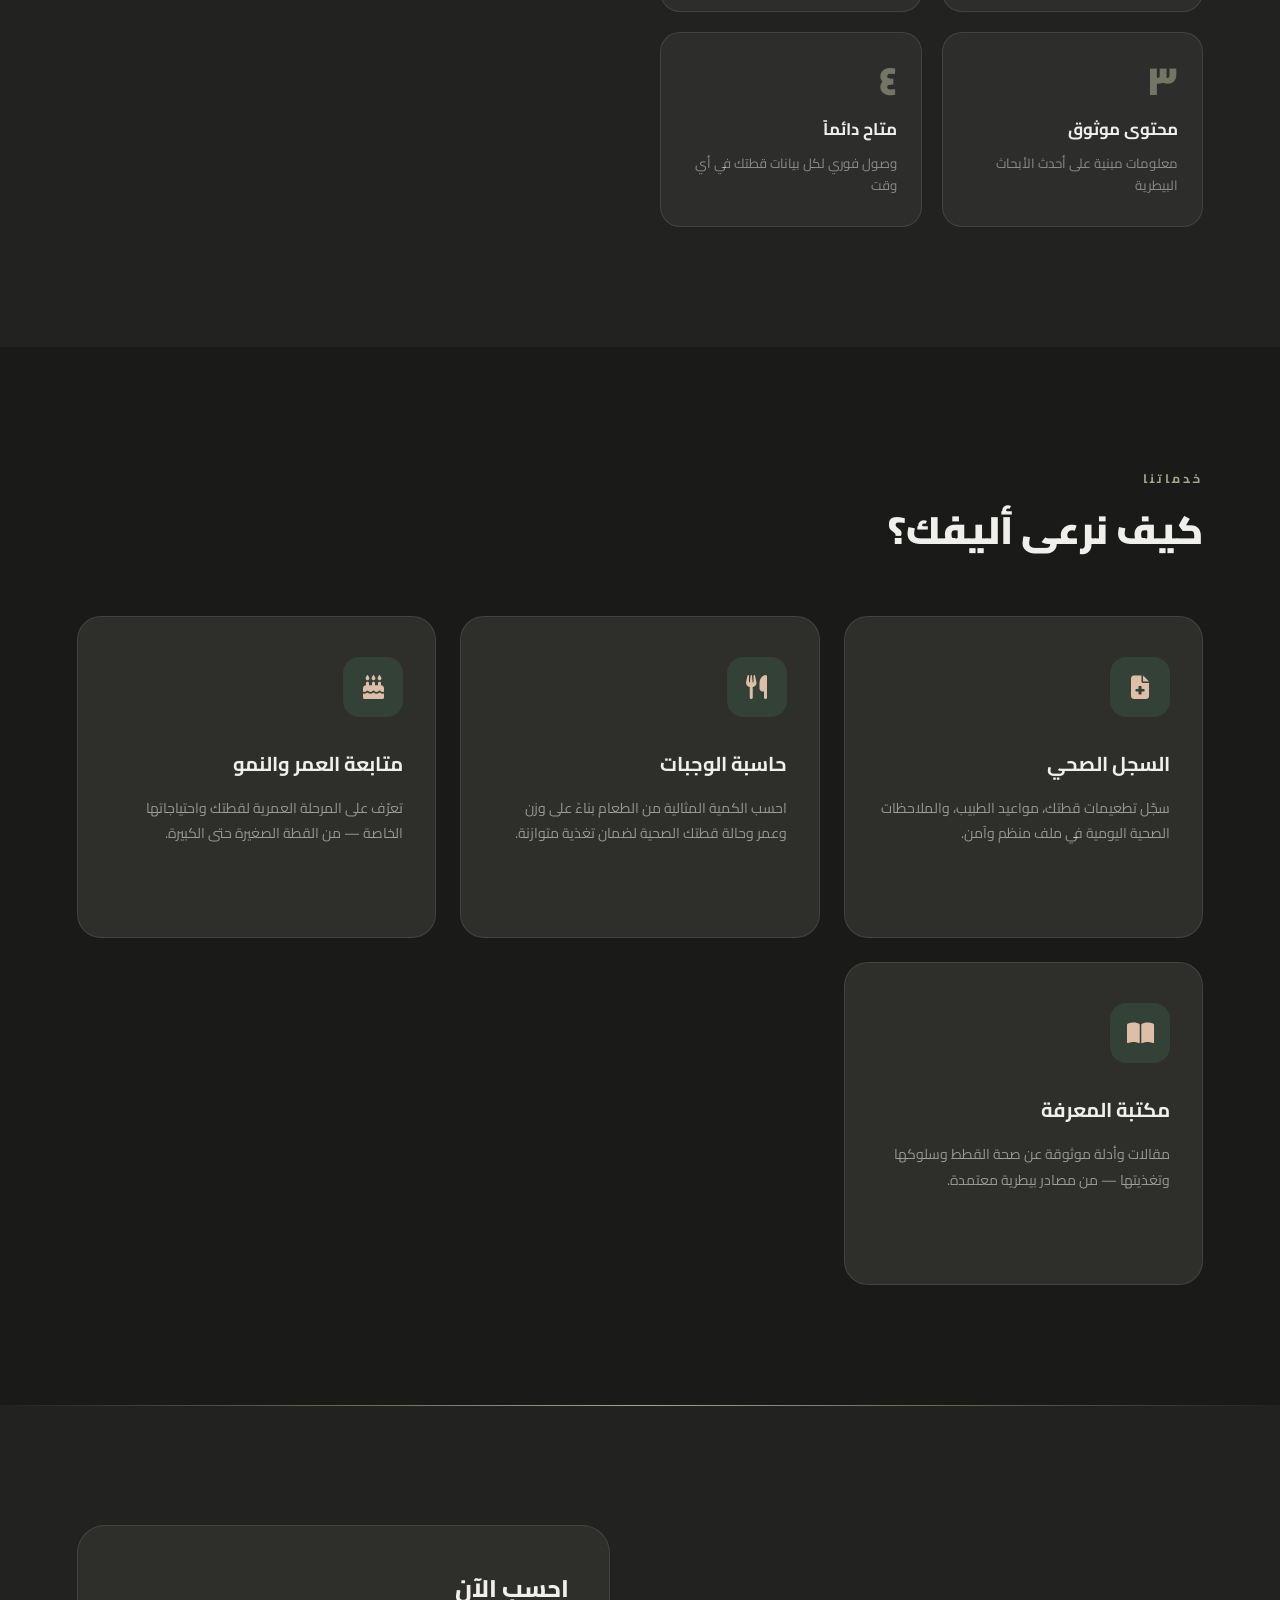
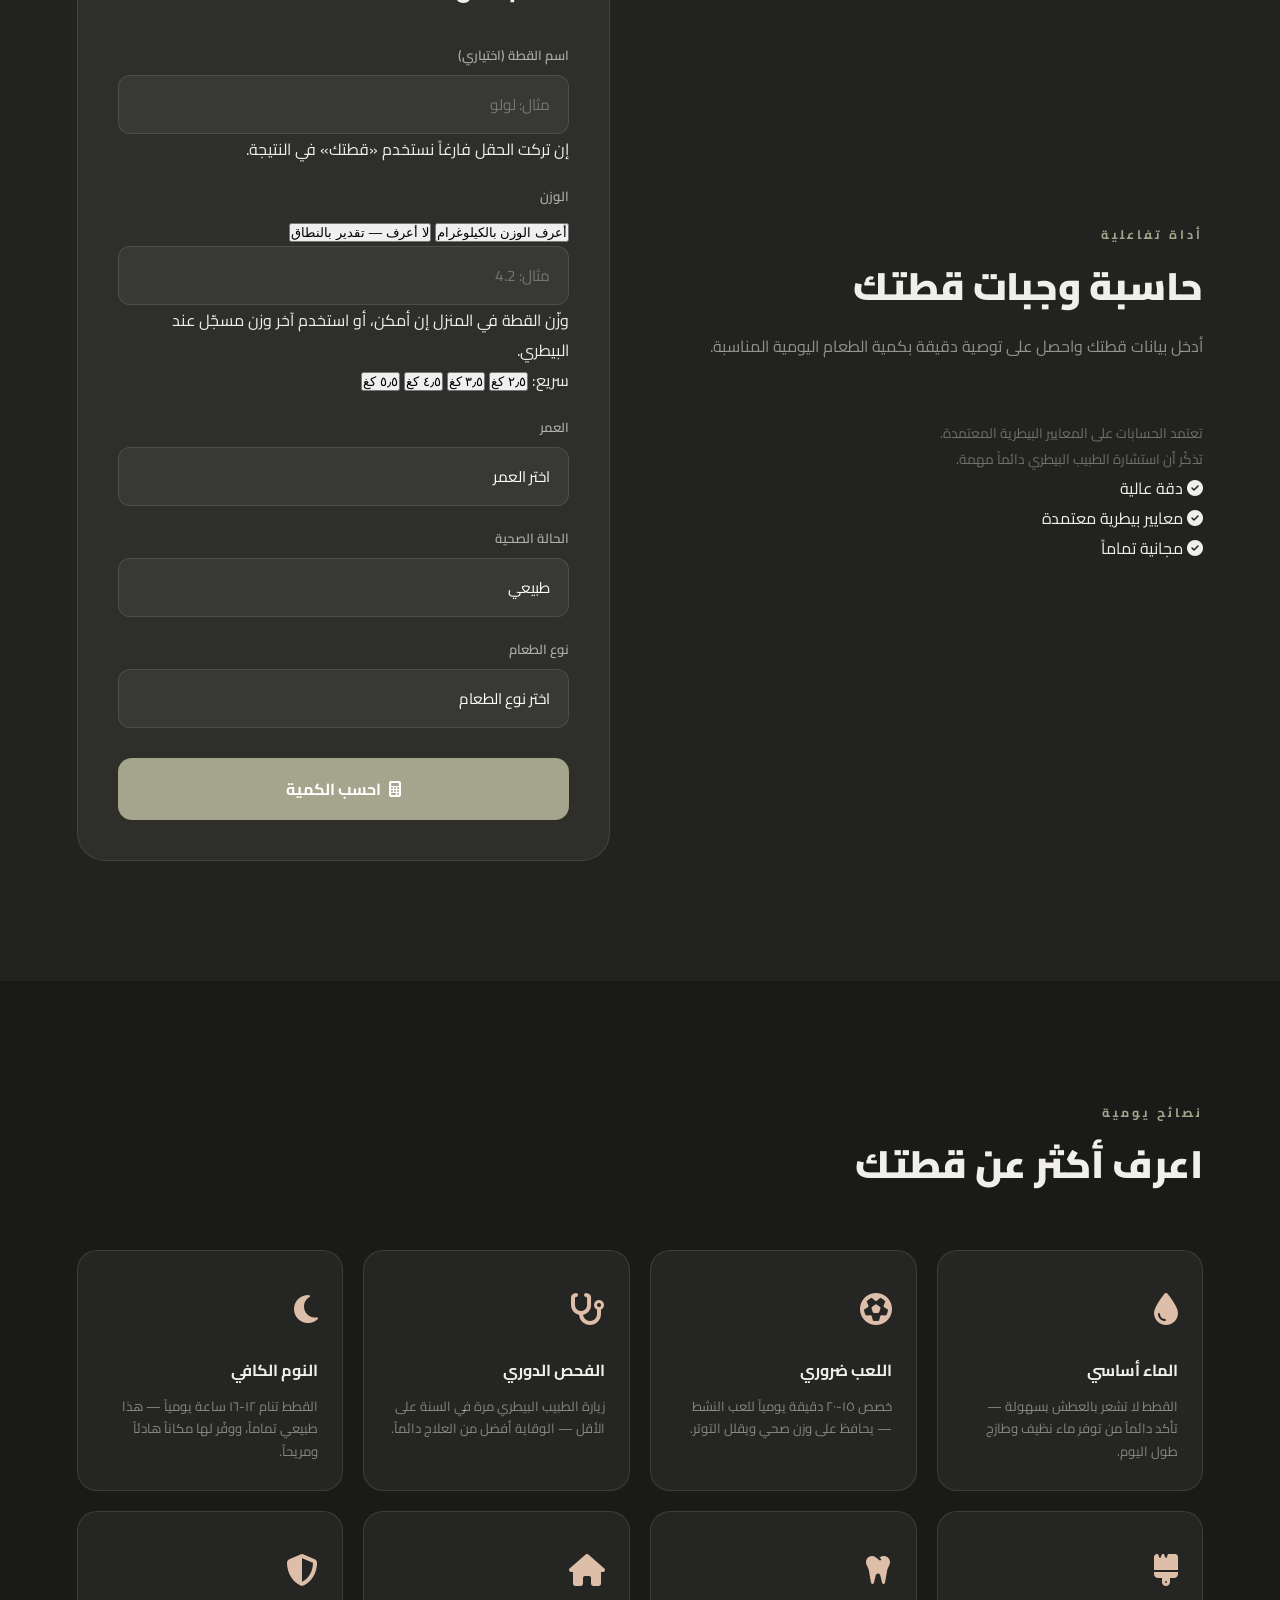
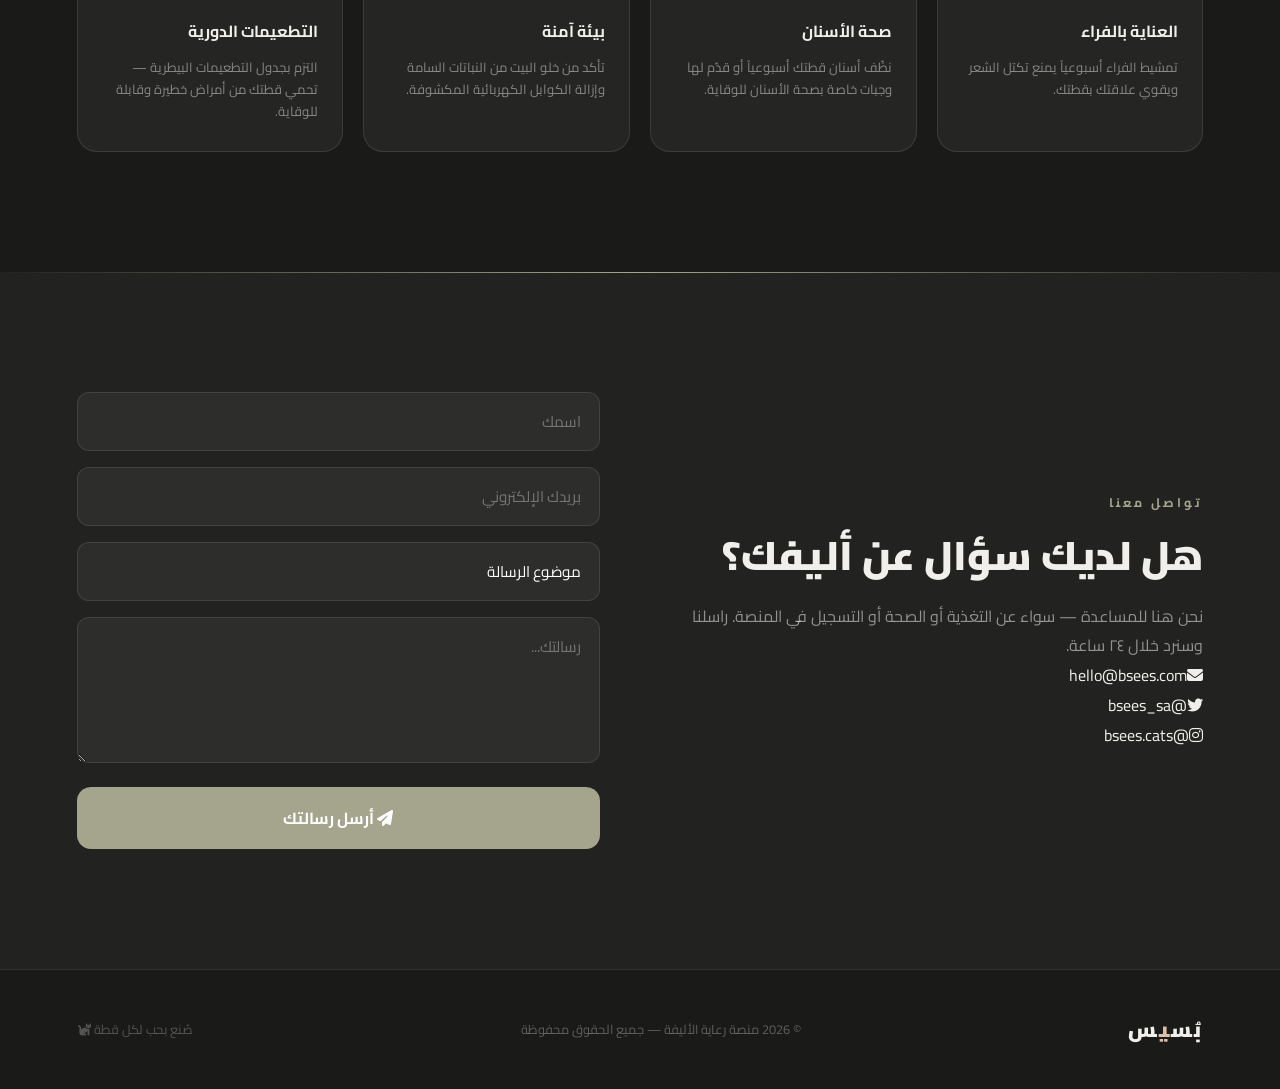
==== commit 83e8f874: "index.html" ====
--- a/index.html
+++ b/index.html
@@ -3,400 +3,720 @@
 <head>
     <meta charset="UTF-8">
     <meta name="viewport" content="width=device-width, initial-scale=1.0">
-    <title>Miaw | رعاية قططك بعناية</title>
+    <title>بُسيس | رعاية قططك بعناية</title>
     <link href="https://fonts.googleapis.com/css2?family=Cairo:wght@300;400;600;700;900&display=swap" rel="stylesheet">
     <link rel="stylesheet" href="https://cdnjs.cloudflare.com/ajax/libs/font-awesome/6.5.0/css/all.min.css">
     <link rel="stylesheet" href="css/style.css">
 </head>
 <body>
 
-    <nav>
-        <div class="logo">MI<span>A</span>W</div>
-        <ul class="nav-links">
-            <li><a href="#services">الخدمات</a></li>
-            <li><a href="#calculator">حاسبة الوجبات</a></li>
-            <li><a href="#tips">نصائح</a></li>
-            <li><a href="#contact">تواصل معنا</a></li>
-        </ul>
-        <a href="#contact" class="nav-cta">ابدئي الآن</a>
-    </nav>
-
-    <section class="hero">
-        <svg class="hero-botanical" viewBox="0 0 600 800" fill="none" xmlns="http://www.w3.org/2000/svg">
-            <path d="M500 0 Q450 200 300 400 Q150 600 200 800" stroke="#4A8C64" stroke-width="1.5" fill="none"/>
-            <path d="M550 100 Q400 300 350 500 Q300 700 350 800" stroke="#4A8C64" stroke-width="1" fill="none"/>
-            <ellipse cx="320" cy="250" rx="80" ry="40" transform="rotate(-30 320 250)" stroke="#4A8C64" stroke-width="1" fill="rgba(42,100,65,0.1)"/>
-            <ellipse cx="420" cy="350" rx="60" ry="35" transform="rotate(20 420 350)" stroke="#4A8C64" stroke-width="1" fill="rgba(42,100,65,0.08)"/>
-            <ellipse cx="270" cy="450" rx="90" ry="45" transform="rotate(-15 270 450)" stroke="#4A8C64" stroke-width="1" fill="rgba(42,100,65,0.1)"/>
-            <circle cx="480" cy="150" r="4" fill="#4A8C64" opacity="0.6"/>
-            <circle cx="350" cy="380" r="3" fill="#7DBF95" opacity="0.5"/>
-            <circle cx="290" cy="600" r="5" fill="#4A8C64" opacity="0.4"/>
-        </svg>
-
-        <div class="cat-float-card">
-            <i class="fas fa-paw cat-paw-icon"></i>
-            <h4>قطتك بألف خير</h4>
-            <p>تحقق من صحتها اليوم</p>
-        </div>
-
-        <div class="hero-content">
-            <div class="hero-tag">
-                <i class="fas fa-paw"></i>
-                منصة رعاية متكاملة للقطط
-            </div>
-            <h1>
-                كل ما تحتاجينه<br>
-                لرعاية <em>أليفتك</em><br>
-                بمكان واحد
-            </h1>
-            <p>سجل صحي، حاسبة وجبات، ونصائح يومية — لأن قطتك تستحق أفضل رعاية ممكنة.</p>
-            <div class="hero-buttons">
-                <a href="#services" class="btn-main">
-                    <i class="fas fa-arrow-left"></i>
-                    اكتشفي الخدمات
-                </a>
-                <a href="#calculator" class="btn-ghost">
-                    <i class="fas fa-utensils"></i>
-                    احسبي وجباتها
-                </a>
-            </div>
-            <div class="stats-bar">
-                <div class="stat-item">
-                    <span class="stat-num">٥٠٠+</span>
-                    <div class="stat-label">صاحبة قطة</div>
+<nav>
+    <div class="logo">بُس<span>ي</span>س</div>
+    <ul class="nav-links">
+        <li><a href="#services">الخدمات</a></li>
+        <li><a href="#calculator">حاسبة الوجبات</a></li>
+        <li><a href="#tips">نصائح</a></li>
+        <li><a href="#contact">تواصل معنا</a></li>
+    </ul>
+    <a href="#contact" class="nav-cta">ابدأ الآن</a>
+    <button class="nav-toggle" onclick="toggleNav()"><span></span><span></span><span></span></button>
+</nav>
+
+<div class="mobile-menu" id="mobileMenu">
+    <ul>
+        <li><a href="#services" onclick="closeNav()">الخدمات</a></li>
+        <li><a href="#calculator" onclick="closeNav()">حاسبة الوجبات</a></li>
+        <li><a href="#tips" onclick="closeNav()">نصائح</a></li>
+        <li><a href="#contact" onclick="closeNav()">تواصل معنا</a></li>
+    </ul>
+</div>
+
+<section class="hero">
+    <div class="hero-content">
+        <div class="hero-tag"><i class="fas fa-paw"></i> منصة رعاية متكاملة للقطط</div>
+        <h1>كل ما تحتاجه<br>لرعاية <em>أليفك</em><br>بمكان واحد</h1>
+        <p>سجل صحي، حاسبة وجبات، ونصائح يومية — لأن قطتك تستحق أفضل رعاية ممكنة.</p>
+        <div class="hero-buttons">
+            <a href="#services" class="btn-main"><i class="fas fa-arrow-left"></i> اكتشف الخدمات</a>
+            <a href="#calculator" class="btn-ghost"><i class="fas fa-calculator"></i> حاسبة الوجبات</a>
+        </div>
+    </div>
+
+    <div class="hero-image-col">
+    <div class="hero-art">
+        
+        <div class="hero-img-wrap">
+            <img src="images/cats-hero-bg.jpg" alt="قطط" style="max-width: 100%; height: auto; border-radius: 20px;">
+        </div>
+        
+        <div class="hero-badge-float badge-1"><i class="fas fa-heart"></i><span>رعاية يومية</span></div>
+        <div class="hero-badge-float badge-2"><i class="fas fa-paw"></i><span>صحة مثالية</span></div>
+        <div class="hero-badge-float badge-3"><i class="fas fa-star"></i><span>قططك بألف خير</span></div>
+        
+        <div class="hero-bg-circle c1"></div>
+        <div class="hero-bg-circle c2"></div>
+        
+    </div>
+</div>
+</section>
+
+<section class="why-section">
+    <div class="why-layout">
+        <div class="fade-up">
+            <div class="section-label">لماذا نحن</div>
+            <h2 class="section-title">نحول رعاية قطتك لتجربة ممتعة وسهلة</h2>
+            <p class="section-desc">لأن كل قطة فريدة من نوعها، قدمنا أدوات ذكية تتكيف مع احتياجات أليفك تحديداً.</p>
+            <div class="reasons-grid">
+                <div class="reason-card fade-up"><div class="reason-num">١</div><div class="reason-title">دقة عالية</div><p class="reason-desc">توصيات مبنية على وزن وعمر وسلالة قطتك تحديداً</p></div>
+                <div class="reason-card fade-up"><div class="reason-num">٢</div><div class="reason-title">سهولة الاستخدام</div><p class="reason-desc">واجهة بسيطة ومريحة تناسب كل الأعمار</p></div>
+                <div class="reason-card fade-up"><div class="reason-num">٣</div><div class="reason-title">محتوى موثوق</div><p class="reason-desc">معلومات مبنية على أحدث الأبحاث البيطرية</p></div>
+                <div class="reason-card fade-up"><div class="reason-num">٤</div><div class="reason-title">متاح دائماً</div><p class="reason-desc">وصول فوري لكل بيانات قطتك في أي وقت</p></div>
+            </div>
+        </div>
+        <div class="fade-up why-stats-col">
+            <div class="stats-visual">
+                <div class="stat-big-card">
+                    <div class="stat-icon"><i class="fas fa-cat"></i></div>
+                    <div class="stat-num-big">٥+</div>
+                    <div class="stat-label-big">مراحل عمرية مُحللة</div>
                 </div>
-                <div class="stat-item">
-                    <span class="stat-num">٩٨٪</span>
-                    <div class="stat-label">رضا المستخدمات</div>
+                <div class="stat-row">
+                    <div class="stat-mini-card"><i class="fas fa-utensils"></i><strong>حاسبة</strong><span>وجبات دقيقة</span></div>
+                    <div class="stat-mini-card"><i class="fas fa-file-medical"></i><strong>سجل</strong><span>صحي كامل</span></div>
+                    <div class="stat-mini-card"><i class="fas fa-book-open"></i><strong>مكتبة</strong><span>معرفية موثوقة</span></div>
                 </div>
-                <div class="stat-item">
-                    <span class="stat-num">٣</span>
-                    <div class="stat-label">خدمات متكاملة</div>
+            </div>
+        </div>
+    </div>
+</section>
+
+<section id="services" class="services-section">
+    <div class="services-header">
+        <div>
+            <div class="section-label">خدماتنا</div>
+            <h2 class="section-title services-title">كيف نرعى أليفك؟</h2>
+        </div>
+    </div>
+    <div class="services-grid-new">
+        <div class="service-card fade-up">
+            <div class="service-icon"><i class="fas fa-file-medical"></i></div>
+            <h3>السجل الصحي</h3>
+            <p>سجّل تطعيمات قطتك، مواعيد الطبيب، والملاحظات الصحية اليومية في ملف منظم وآمن.</p>
+            <a href="health-record.html" class="service-link">ابدأ الآن <i class="fas fa-arrow-left"></i></a>
+        </div>
+        <div class="service-card fade-up" style="transition-delay:.1s">
+            <div class="service-icon"><i class="fas fa-utensils"></i></div>
+            <h3>حاسبة الوجبات</h3>
+            <p>احسب الكمية المثالية من الطعام بناءً على وزن وعمر وحالة قطتك الصحية لضمان تغذية متوازنة.</p>
+            <a href="#calculator" class="service-link">احسب الآن <i class="fas fa-arrow-left"></i></a>
+        </div>
+        <div class="service-card fade-up" style="transition-delay:.2s">
+            <div class="service-icon"><i class="fas fa-birthday-cake"></i></div>
+            <h3>متابعة العمر والنمو</h3>
+            <p>تعرّف على المرحلة العمرية لقطتك واحتياجاتها الخاصة — من القطة الصغيرة حتى الكبيرة.</p>
+            <a href="age-tracker.html" class="service-link">استكشف <i class="fas fa-arrow-left"></i></a>
+        </div>
+        <div class="service-card fade-up" style="transition-delay:.3s">
+            <div class="service-icon"><i class="fas fa-book-open"></i></div>
+            <h3>مكتبة المعرفة</h3>
+            <p>مقالات وأدلة موثوقة عن صحة القطط وسلوكها وتغذيتها — من مصادر بيطرية معتمدة.</p>
+            <a href="guide.html" class="service-link">اقرأ المزيد <i class="fas fa-arrow-left"></i></a>
+        </div>
+    </div>
+</section>
+
+<section id="calculator" class="calc-section">
+    <div class="calc-layout">
+        <div class="fade-up">
+            <div class="section-label">أداة تفاعلية</div>
+            <h2 class="section-title">حاسبة وجبات قطتك</h2>
+            <p class="section-desc">أدخل بيانات قطتك واحصل على توصية دقيقة بكمية الطعام اليومية المناسبة.</p>
+            <p class="calc-note">تعتمد الحسابات على المعايير البيطرية المعتمدة.<br>تذكّر أن استشارة الطبيب البيطري دائماً مهمة.</p>
+            <div class="calc-features">
+                <div class="calc-feat"><i class="fas fa-check-circle"></i> دقة عالية</div>
+                <div class="calc-feat"><i class="fas fa-check-circle"></i> معايير بيطرية معتمدة</div>
+                <div class="calc-feat"><i class="fas fa-check-circle"></i> مجانية تماماً</div>
+            </div>
+        </div>
+        <div class="calc-box fade-up" style="transition-delay:.2s">
+            <div class="calc-title">احسب الآن</div>
+            <div id="calcErrorBanner" class="calc-error-banner" role="alert" hidden></div>
+
+            <div class="form-group" id="groupCatName">
+                <label class="form-label" for="catName">اسم القطة <span class="label-optional">(اختياري)</span></label>
+                <input type="text" class="form-input" id="catName" placeholder="مثال: لولو" autocomplete="off" maxlength="40">
+                <p class="field-hint">إن تركت الحقل فارغاً نستخدم «قطتك» في النتيجة.</p>
+                <span class="field-error-msg" id="errCatName" hidden></span>
+            </div>
+
+            <div class="form-group" id="groupWeight">
+                <label class="form-label">الوزن</label>
+                <div class="weight-mode-row" role="tablist">
+                    <button type="button" class="weight-mode-btn active" id="wmExact" data-mode="exact" aria-selected="true">أعرف الوزن بالكيلوغرام</button>
+                    <button type="button" class="weight-mode-btn" id="wmEstimate" data-mode="estimate" aria-selected="false">لا أعرف — تقدير بالنطاق</button>
                 </div>
-            </div>
-        </div>
-    </section>
-
-    <section class="why-section">
-        <div class="why-layout">
-            <div class="fade-up">
-                <div class="section-label">لماذا نحن</div>
-                <h2 class="section-title">نحول رعاية قطتك لتجربة ممتعة وسهلة</h2>
-                <p class="section-desc">لأن كل قطة فريدة من نوعها، قدمنا أدوات ذكية تتكيف مع احتياجات أليفتك تحديداً — وليس حلولاً عامة.</p>
-                <div class="reasons-grid">
-                    <div class="reason-card fade-up">
-                        <div class="reason-num">١</div>
-                        <div class="reason-title">دقة عالية</div>
-                        <p class="reason-desc">توصيات مبنية على وزن وعمر وسلالة قطتك تحديداً</p>
-                    </div>
-                    <div class="reason-card fade-up">
-                        <div class="reason-num">٢</div>
-                        <div class="reason-title">سهولة الاستخدام</div>
-                        <p class="reason-desc">واجهة بسيطة ومريحة تناسب كل الأعمار</p>
-                    </div>
-                    <div class="reason-card fade-up">
-                        <div class="reason-num">٣</div>
-                        <div class="reason-title">محتوى موثوق</div>
-                        <p class="reason-desc">معلومات مبنية على أحدث الأبحاث البيطرية</p>
-                    </div>
-                    <div class="reason-card fade-up">
-                        <div class="reason-num">٤</div>
-                        <div class="reason-title">متاح دائماً</div>
-                        <p class="reason-desc">وصول فوري لكل بيانات قطتك في أي وقت</p>
+
+                <div id="weightExactBlock" class="weight-block">
+                    <input type="number" class="form-input" id="catWeight" placeholder="مثال: 4.2" min="0.5" max="15" step="0.1" inputmode="decimal" aria-describedby="hintWeight">
+                    <p class="field-hint" id="hintWeight">وزّن القطة في المنزل إن أمكن، أو استخدم آخر وزن مسجّل عند البيطري.</p>
+                    <div class="weight-chips" aria-label="أوزان شائعة">
+                        <span class="weight-chips-label">سريع:</span>
+                        <button type="button" class="weight-chip" data-kg="2.5">٢٫٥ كغ</button>
+                        <button type="button" class="weight-chip" data-kg="3.5">٣٫٥ كغ</button>
+                        <button type="button" class="weight-chip" data-kg="4.5">٤٫٥ كغ</button>
+                        <button type="button" class="weight-chip" data-kg="5.5">٥٫٥ كغ</button>
                     </div>
                 </div>
-            </div>
-
-            <div class="fade-up why-video-col">
-                <div class="video-box">
-                    <div class="video-box-inner">
-                        <i class="fas fa-cat video-cat-icon"></i>
-                        <p class="video-placeholder-text">يمكنك وضع صورة قطتك أو فيديو هنا</p>
-                    </div>
-                    <div class="play-btn">
-                        <i class="fas fa-play"></i>
-                    </div>
+
+                <div id="weightEstimateBlock" class="weight-block" hidden>
+                    <label class="form-label sr-only" for="weightBand">نطاق الوزن التقريبي</label>
+                    <select class="form-select" id="weightBand">
+                        <option value="">اختر النطاق الأقرب لوصف قطتك</option>
+                        <option value="1.8">رفيع جداً (أقل من ٢ كغ تقريباً)</option>
+                        <option value="2.8">خفيف (حوالي ٢٫٥–٣٫٥ كغ)</option>
+                        <option value="4.2">متوسط (حوالي ٣٫٥–٥ كغ) — شائع للبالغ</option>
+                        <option value="5.8">فوق المتوسط (حوالي ٥–٦٫٥ كغ)</option>
+                        <option value="7.5">كبير (حوالي ٧–٨ كغ)</option>
+                        <option value="10">كبير جداً (أكثر من ٨ كغ تقريباً)</option>
+                    </select>
+                    <p class="field-hint field-hint-warn"><i class="fas fa-info-circle"></i> النتيجة تقديرية؛ الدقة أعلى مع وزن حقيقي على الميزان.</p>
                 </div>
-            </div>
-        </div>
-    </section>
-
-    <section id="services" class="services-section">
-        <div class="services-header">
-            <div>
-                <div class="section-label">خدماتنا</div>
-                <h2 class="section-title services-title">كيف نعتني بأليفتك؟</h2>
-            </div>
-            <a href="#" class="services-all-link">
-                كل الخدمات <i class="fas fa-arrow-left"></i>
-            </a>
-        </div>
-
-        <div class="services-grid-new">
-            <div class="service-card fade-up">
-                <div class="service-icon"><i class="fas fa-file-medical"></i></div>
-                <h3>السجل الصحي</h3>
-                <p>سجلي تطعيمات قطتك، مواعيد الطبيب، والملاحظات الصحية اليومية في ملف منظم وآمن.</p>
-                <a href="health-record.html" class="service-link">ابدئي الآن <i class="fas fa-arrow-left"></i></a>
-            </div>
-            <div class="service-card fade-up" style="transition-delay: 0.1s;">
-                <div class="service-icon"><i class="fas fa-utensils"></i></div>
-                <h3>حاسبة الوجبات</h3>
-                <p>احسبي الكمية المثالية من الطعام بناءً على وزن وعمر وحالة قطتك الصحية لضمان تغذية متوازنة.</p>
-                <a href="#calculator" class="service-link">احسبي الآن <i class="fas fa-arrow-left"></i></a>
-            </div>
-            <div class="service-card fade-up" style="transition-delay: 0.2s;">
-                <div class="service-icon"><i class="fas fa-birthday-cake"></i></div>
-                <h3>متابعة العمر والنمو</h3>
-                <p>تعرفي على المرحلة العمرية لقطتك واحتياجاتها الخاصة — من القطة الصغيرة حتى القطة الكبيرة.</p>
-                <a href="#" class="service-link">استكشفي <i class="fas fa-arrow-left"></i></a>
-            </div>
-            <div class="service-card fade-up" style="transition-delay: 0.3s;">
-                <div class="service-icon"><i class="fas fa-bell"></i></div>
-                <h3>تذكير المواعيد</h3>
-                <p>لا تنسي موعد تطعيم أو زيارة طبية — احصلي على تذكيرات تلقائية قبل كل موعد.</p>
-                <a href="#" class="service-link">فعّلي التذكير <i class="fas fa-arrow-left"></i></a>
-            </div>
-            <div class="service-card fade-up" style="transition-delay: 0.4s;">
-                <div class="service-icon"><i class="fas fa-heart"></i></div>
-                <h3>متابعة الوزن</h3>
-                <p>سجلي وزن قطتك شهرياً وتابعي منحنى نموها لضمان وزن صحي مثالي.</p>
-                <a href="#" class="service-link">ابدئي التتبع <i class="fas fa-arrow-left"></i></a>
-            </div>
-            <div class="service-card fade-up" style="transition-delay: 0.5s;">
-                <div class="service-icon"><i class="fas fa-book-open"></i></div>
-                <h3>مكتبة المعرفة</h3>
-                <p>مقالات وأدلة موثوقة عن صحة القطط وسلوكها وتغذيتها — من مصادر بيطرية معتمدة.</p>
-                <a href="#tips" class="service-link">اقرئي المزيد <i class="fas fa-arrow-left"></i></a>
-            </div>
-        </div>
-    </section>
-
-    <section id="calculator" class="calc-section">
-        <div class="calc-layout">
-            <div class="fade-up">
-                <div class="section-label">أداة تفاعلية</div>
-                <h2 class="section-title">حاسبة وجبات قطتك</h2>
-                <p class="section-desc">أدخلي بيانات قطتك واحصلي على توصية دقيقة بكمية الطعام اليومية المناسبة لها.</p>
-                <p class="calc-note">
-                    تعتمد الحسابات على المعايير البيطرية المعتمدة.<br>
-                    تذكري أن استشارة الطبيب البيطري دائماً مهمة.
-                </p>
-            </div>
-
-            <div class="calc-box fade-up" style="transition-delay: 0.2s;">
-                <div class="calc-title">احسبي الآن</div>
-                <div class="form-group">
-                    <label class="form-label">اسم القطة</label>
-                    <input type="text" class="form-input" id="catName" placeholder="مثال: لولو">
-                </div>
-                <div class="form-group">
-                    <label class="form-label">الوزن (كيلوغرام)</label>
-                    <input type="number" class="form-input" id="catWeight" placeholder="مثال: 4" min="0.5" max="15" step="0.1">
-                </div>
-                <div class="form-group">
-                    <label class="form-label">العمر</label>
-                    <select class="form-select" id="catAge">
-                        <option value="">اختاري العمر</option>
-                        <option value="kitten">قطة صغيرة (أقل من سنة)</option>
-                        <option value="adult">قطة بالغة (١-٧ سنوات)</option>
-                        <option value="senior">قطة كبيرة (أكثر من ٧ سنوات)</option>
-                    </select>
-                </div>
-                <div class="form-group">
-                    <label class="form-label">نوع الطعام</label>
-                    <select class="form-select" id="foodType">
-                        <option value="">اختاري نوع الطعام</option>
-                        <option value="dry">طعام جاف (كيبل)</option>
-                        <option value="wet">طعام رطب (علب)</option>
-                        <option value="mixed">مزيج (جاف + رطب)</option>
-                    </select>
-                </div>
-                <button class="calc-btn" onclick="calculate()">احسبي الكمية</button>
-
-<div id="loader" class="loader"></div>
-<div id="errorMsg" class="error-msg">الرجاء إكمال جميع البيانات بشكل صحيح</div>
-
-<div class="calc-result" id="calcResult">
-    <div class="result-label" id="resultLabel"></div>
-    <div class="result-value" id="resultValue"></div>
-    <div class="result-note" id="resultNote"></div>
-</div>
-            </div>
-        </div>
-    </section>
-
-    <section id="tips" class="tips-section">
+                <span class="field-error-msg" id="errWeight" hidden></span>
+            </div>
+
+            <div class="form-group" id="groupCatAge">
+                <label class="form-label" for="catAge">العمر</label>
+                <select class="form-select" id="catAge">
+                    <option value="">اختر العمر</option>
+                    <option value="kitten">صغير (أقل من سنة)</option>
+                    <option value="adult">بالغ (١-٧ سنوات)</option>
+                    <option value="senior">كبير في السن (أكثر من ٧ سنوات)</option>
+                </select>
+                <span class="field-error-msg" id="errCatAge" hidden></span>
+            </div>
+            <div class="form-group">
+                <label class="form-label" for="catCondition">الحالة الصحية</label>
+                <select class="form-select" id="catCondition">
+                    <option value="normal">طبيعي</option>
+                    <option value="neutered">معقّم أو مخصّى</option>
+                    <option value="pregnant">أثناء الحمل أو الرضاعة</option>
+                    <option value="active">عالٍ النشاط</option>
+                    <option value="overweight">تحتاج إنقاص وزن</option>
+                </select>
+            </div>
+            <div class="form-group" id="groupFoodType">
+                <label class="form-label" for="foodType">نوع الطعام</label>
+                <select class="form-select" id="foodType">
+                    <option value="">اختر نوع الطعام</option>
+                    <option value="dry">طعام جاف (كيبل)</option>
+                    <option value="wet">طعام رطب (علب)</option>
+                    <option value="mixed">مزيج (جاف + رطب)</option>
+                </select>
+                <span class="field-error-msg" id="errFoodType" hidden></span>
+            </div>
+            <button type="button" class="calc-btn" onclick="calculate()"><i class="fas fa-calculator"></i> احسب الكمية</button>
+            <div id="errorMsg" class="error-msg calc-error-msg" hidden></div>
+            <div class="loader" id="loader"></div>
+            <div class="calc-result" id="calcResult">
+                <div class="result-label" id="resultLabel"></div>
+                <div class="result-value" id="resultValue"></div>
+                <div class="result-note" id="resultNote"></div>
+                <div class="result-meals" id="resultMeals"></div>
+            </div>
+        </div>
+    </div>
+</section>
+
+<section id="tips" class="tips-section">
+    <div class="fade-up">
+        <div class="section-label">نصائح يومية</div>
+        <h2 class="section-title">اعرف أكثر عن قطتك</h2>
+    </div>
+    <div class="tips-grid">
+        <div class="tip-card fade-up"><div class="tip-icon"><i class="fas fa-tint"></i></div><h4>الماء أساسي</h4><p>القطط لا تشعر بالعطش بسهولة — تأكد دائماً من توفر ماء نظيف وطازج طول اليوم.</p></div>
+        <div class="tip-card fade-up" style="transition-delay:.1s"><div class="tip-icon"><i class="fas fa-futbol"></i></div><h4>اللعب ضروري</h4><p>خصص ١٥-٢٠ دقيقة يومياً للعب النشط — يحافظ على وزن صحي ويقلل التوتر.</p></div>
+        <div class="tip-card fade-up" style="transition-delay:.2s"><div class="tip-icon"><i class="fas fa-stethoscope"></i></div><h4>الفحص الدوري</h4><p>زيارة الطبيب البيطري مرة في السنة على الأقل — الوقاية أفضل من العلاج دائماً.</p></div>
+        <div class="tip-card fade-up" style="transition-delay:.3s"><div class="tip-icon"><i class="fas fa-moon"></i></div><h4>النوم الكافي</h4><p>القطط تنام ١٢-١٦ ساعة يومياً — هذا طبيعي تماماً، ووفّر لها مكاناً هادئاً ومريحاً.</p></div>
+        <div class="tip-card fade-up" style="transition-delay:.35s"><div class="tip-icon"><i class="fas fa-brush"></i></div><h4>العناية بالفراء</h4><p>تمشيط الفراء أسبوعياً يمنع تكتل الشعر ويقوي علاقتك بقطتك.</p></div>
+        <div class="tip-card fade-up" style="transition-delay:.4s"><div class="tip-icon"><i class="fas fa-tooth"></i></div><h4>صحة الأسنان</h4><p>نظّف أسنان قطتك أسبوعياً أو قدّم لها وجبات خاصة بصحة الأسنان للوقاية.</p></div>
+        <div class="tip-card fade-up" style="transition-delay:.45s"><div class="tip-icon"><i class="fas fa-home"></i></div><h4>بيئة آمنة</h4><p>تأكد من خلو البيت من النباتات السامة وإزالة الكوابل الكهربائية المكشوفة.</p></div>
+        <div class="tip-card fade-up" style="transition-delay:.5s"><div class="tip-icon"><i class="fas fa-shield-alt"></i></div><h4>التطعيمات الدورية</h4><p>التزم بجدول التطعيمات البيطرية — تحمي قطتك من أمراض خطيرة وقابلة للوقاية.</p></div>
+    </div>
+</section>
+
+<section id="contact" class="contact-section">
+    <div class="contact-layout">
         <div class="fade-up">
-            <div class="section-label">نصائح يومية</div>
-            <h2 class="section-title">اعرفي أكثر عن قطتك</h2>
-        </div>
-        <div class="tips-grid">
-            <div class="tip-card fade-up">
-                <div class="tip-icon"><i class="fas fa-tint"></i></div>
-                <h4>الماء أساسي</h4>
-                <p>القطط لا تشعر بالعطش بسهولة — تأكدي دائماً من توفر ماء نظيف وطازج طول اليوم.</p>
-            </div>
-            <div class="tip-card fade-up" style="transition-delay: 0.1s;">
-                <div class="tip-icon"><i class="fas fa-futbol"></i></div>
-                <h4>اللعب ضروري</h4>
-                <p>خصصي ١٥-٢٠ دقيقة يومياً للعب النشط — يحافظ على وزن صحي ويقلل التوتر.</p>
-            </div>
-            <div class="tip-card fade-up" style="transition-delay: 0.2s;">
-                <div class="tip-icon"><i class="fas fa-stethoscope"></i></div>
-                <h4>الفحص الدوري</h4>
-                <p>زيارة الطبيب البيطري مرة في السنة على الأقل — الوقاية أفضل من العلاج دائماً.</p>
-            </div>
-            <div class="tip-card fade-up" style="transition-delay: 0.3s;">
-                <div class="tip-icon"><i class="fas fa-moon"></i></div>
-                <h4>النوم الكافي</h4>
-                <p>القطط تنام ١٢-١٦ ساعة يومياً — هذا طبيعي تماماً، وفري لها مكاناً هادئاً ومريحاً.</p>
-            </div>
-        </div>
-    </section>
-
-    <section id="contact" class="contact-section">
-        <div class="contact-layout">
-            <div class="fade-up">
-                <div class="section-label">تواصل معنا</div>
-                <h2 class="contact-heading">هل لديكِ سؤال عن أليفتك؟</h2>
-                <p class="contact-desc">نحن هنا للمساعدة — سواء عن التغذية أو الصحة أو التسجيل في المنصة. راسليننا وسنرد خلال ٢٤ ساعة.</p>
-            </div>
-            <div class="fade-up" style="transition-delay: 0.2s;">
-                <div class="contact-form">
-                    <input type="text" class="form-input" placeholder="اسمك">
-                    <input type="email" class="form-input" placeholder="بريدك الإلكتروني">
-                    <textarea class="form-input contact-textarea" rows="4" placeholder="رسالتك..."></textarea>
-                    <button class="contact-btn">أرسلي رسالتك</button>
-                </div>
-            </div>
-        </div>
-    </section>
-      <section class="faq-section fade-up">
-    <div class="section-label">الأسئلة الشائعة</div>
-    <h2 class="section-title">لديك استفسار؟ <em>إليك الإجابات</em></h2>
-    
-    <div class="faq-container">
-        <div class="faq-item">
-            <button class="faq-question">
-                <span>كيف يتم حساب السعرات الحرارية في الحاسبة؟</span>
-                <i class="fas fa-plus"></i>
-            </button>
-            <div class="faq-answer">
-                <p>تعتمد الحاسبة على معادلة RER (Resting Energy Requirement) العالمية، حيث يتم ضرب وزن القطة في معامل نشاطها وعمرها (قطة صغيرة، بالغة، أو كبيرة في السن) لتقدير الاحتياج اليومي الأدق.</p>
-            </div>
-        </div>
-
-        <div class="faq-item">
-            <button class="faq-question">
-                <span>هل هذه التوصيات تغني عن زيارة الطبيب البيطري؟</span>
-                <i class="fas fa-plus"></i>
-            </button>
-            <div class="faq-answer">
-                <p>بالطبع لا. هذه الأرقام هي تقديرات استرشادية فقط. الحالات الصحية الخاصة، الحمل، أو السمنة المفرطة تتطلب استشارة طبيب مختص لتحديد نظام غذائي علاجي.</p>
-            </div>
-        </div>
-
-        <div class="faq-item">
-            <button class="faq-question">
-                <span>لماذا يختلف مقدار الطعام الجاف عن الطعام الرطب؟</span>
-                <i class="fas fa-plus"></i>
-            </button>
-            <div class="faq-answer">
-                <p>الطعام الجاف يحتوي على سعرات مركزة جداً وقليل من الماء، بينما الطعام الرطب يحتوي على نسبة مياه تصل إلى 80%، لذا تكون الكمية بالجرام في الطعام الرطب أكبر دائماً لتلبية نفس السعرات.</p>
+            <div class="section-label">تواصل معنا</div>
+            <h2 class="contact-heading">هل لديك سؤال عن أليفك؟</h2>
+            <p class="contact-desc">نحن هنا للمساعدة — سواء عن التغذية أو الصحة أو التسجيل في المنصة. راسلنا وسنرد خلال ٢٤ ساعة.</p>
+            <div class="contact-info">
+                <div class="contact-info-item"><i class="fas fa-envelope"></i><span>hello@bsees.com</span></div>
+                <div class="contact-info-item"><i class="fab fa-twitter"></i><span>@bsees_sa</span></div>
+                <div class="contact-info-item"><i class="fab fa-instagram"></i><span>@bsees.cats</span></div>
+            </div>
+        </div>
+        <div class="fade-up" style="transition-delay:.2s">
+            <div class="contact-form">
+                <div id="contactErrorBanner" class="contact-error-banner" role="alert" hidden></div>
+                <input type="text" class="form-input" id="contactName" placeholder="اسمك" autocomplete="name">
+                <span class="field-error-msg" id="errContactName" hidden></span>
+                <input type="email" class="form-input" id="contactEmail" placeholder="بريدك الإلكتروني" autocomplete="email">
+                <span class="field-error-msg" id="errContactEmail" hidden></span>
+                <select class="form-select" id="contactTopic">
+                    <option value="">موضوع الرسالة</option>
+                    <option value="nutrition">تغذية القطط</option>
+                    <option value="health">استفسار صحي</option>
+                    <option value="platform">التسجيل في المنصة</option>
+                    <option value="other">أخرى</option>
+                </select>
+                <textarea class="form-input contact-textarea" id="contactMsg" rows="4" placeholder="رسالتك..."></textarea>
+                <span class="field-error-msg" id="errContactMsg" hidden></span>
+                <button type="button" class="contact-btn" onclick="sendMessage()"><i class="fas fa-paper-plane"></i> أرسل رسالتك</button>
+                <div id="contactSuccess" class="success-msg" style="display:none; margin-top:12px;"><i class="fas fa-check-circle"></i> تم إرسال رسالتك بنجاح! سنرد عليك قريباً.</div>
             </div>
         </div>
     </div>
 </section>
-    <footer>
-        <div class="footer-logo">MI<span>A</span>W</div>
-        <p>© 2026 منصة رعاية الأليفة — جميع الحقوق محفوظة</p>
-        <p class="footer-sub">صُنع بحب لكل قطة</p>
-    </footer>
-
-    <script>
-document.addEventListener('DOMContentLoaded', function() {
-    // كود ظهور العناصر عند التمرير
-    const observer = new IntersectionObserver((entries) => {
-        entries.forEach(el => {
-            if (el.isIntersecting) el.target.classList.add('visible');
+
+<footer>
+    <div class="footer-logo">بُس<span>ي</span>س</div>
+    <p>© 2026 منصة رعاية الأليفة — جميع الحقوق محفوظة</p>
+    <p class="footer-sub">صُنع بحب لكل قطة <i class="fas fa-cat footer-sub-ico" aria-hidden="true"></i></p>
+</footer>
+
+<script>
+(function () {
+    var LS_CALC = 'bsees-calc-form';
+    var LS_CALC_RES = 'bsees-calc-result';
+    var LS_CONTACT = 'bsees-contact-draft';
+
+    function getWeightMode() {
+        var est = document.getElementById('wmEstimate');
+        return est && est.classList.contains('active') ? 'estimate' : 'exact';
+    }
+
+    function setWeightMode(mode) {
+        var exact = document.getElementById('wmExact');
+        var est = document.getElementById('wmEstimate');
+        var blockE = document.getElementById('weightExactBlock');
+        var blockEs = document.getElementById('weightEstimateBlock');
+        if (!exact || !est || !blockE || !blockEs) return;
+        var isEst = mode === 'estimate';
+        exact.classList.toggle('active', !isEst);
+        est.classList.toggle('active', isEst);
+        exact.setAttribute('aria-selected', (!isEst).toString());
+        est.setAttribute('aria-selected', isEst.toString());
+        blockE.hidden = isEst;
+        blockEs.hidden = !isEst;
+    }
+
+    function getCalcWeight() {
+        if (getWeightMode() === 'exact') {
+            var raw = String(document.getElementById('catWeight').value).replace(',', '.').trim();
+            var v = parseFloat(raw);
+            if (!isFinite(v)) return null;
+            return { kg: v, isEstimate: false };
+        }
+        var b = document.getElementById('weightBand').value;
+        if (!b) return null;
+        var kg = parseFloat(b);
+        if (!isFinite(kg)) return null;
+        return { kg: kg, isEstimate: true };
+    }
+
+    function maybeHideCalcBanner() {
+        if (!document.querySelector('#calculator .form-input.is-invalid, #calculator .form-select.is-invalid')) {
+            var banner = document.getElementById('calcErrorBanner');
+            var em = document.getElementById('errorMsg');
+            if (banner) { banner.hidden = true; banner.textContent = ''; }
+            if (em) { em.hidden = true; em.textContent = ''; }
+        }
+    }
+
+    function clearCalcWeightError() {
+        ['catWeight', 'weightBand'].forEach(function (id) {
+            var inp = document.getElementById(id);
+            if (inp) inp.classList.remove('is-invalid');
         });
-    }, { threshold: 0.05 });
-
-    document.querySelectorAll('.fade-up').forEach(el => observer.observe(el));
-
-    // كود الأسئلة الشائعة (FAQ) - الإصلاح هنا
-    const faqQuestions = document.querySelectorAll('.faq-question');
-    faqQuestions.forEach(button => {
-        button.addEventListener('click', () => {
-            const faqItem = button.parentElement;
-            const answer = faqItem.querySelector('.faq-answer');
-            const isOpen = faqItem.classList.contains('active');
-
-            // إغلاق أي سؤال آخر مفتوح
-            document.querySelectorAll('.faq-item').forEach(item => {
-                item.classList.remove('active');
-                item.querySelector('.faq-answer').style.maxHeight = null;
+        var ew = document.getElementById('errWeight');
+        if (ew) { ew.hidden = true; ew.textContent = ''; }
+        maybeHideCalcBanner();
+    }
+
+    function clearCalcField(inputId, errId) {
+        var inp = document.getElementById(inputId);
+        if (inp) inp.classList.remove('is-invalid');
+        var err = document.getElementById(errId);
+        if (err) { err.hidden = true; err.textContent = ''; }
+        maybeHideCalcBanner();
+    }
+
+    function clearCalcErrors() {
+        var banner = document.getElementById('calcErrorBanner');
+        if (banner) { banner.hidden = true; banner.textContent = ''; }
+        var em = document.getElementById('errorMsg');
+        if (em) { em.hidden = true; em.textContent = ''; }
+        ['errCatName', 'errWeight', 'errCatAge', 'errFoodType'].forEach(function (id) {
+            var el = document.getElementById(id);
+            if (el) { el.hidden = true; el.textContent = ''; }
+        });
+        document.querySelectorAll('#calculator .is-invalid').forEach(function (n) {
+            n.classList.remove('is-invalid');
+        });
+    }
+
+    function validateCalc() {
+        clearCalcErrors();
+        var firstEl = null;
+        function inv(inputId, errId, msg) {
+            var inp = document.getElementById(inputId);
+            var err = document.getElementById(errId);
+            if (inp) {
+                inp.classList.add('is-invalid');
+                if (!firstEl) firstEl = inp;
+            }
+            if (err) { err.textContent = msg; err.hidden = false; }
+        }
+
+        if (getWeightMode() === 'exact') {
+            var raw = String(document.getElementById('catWeight').value).replace(',', '.').trim();
+            var wv = parseFloat(raw);
+            if (!raw || !isFinite(wv)) {
+                inv('catWeight', 'errWeight', 'يرجى إدخال وزن القطة بالكيلوغرام.');
+            } else if (wv < 0.5 || wv > 15) {
+                inv('catWeight', 'errWeight', 'الوزن يجب أن يكون بين ٠٫٥ و ١٥ كغ.');
+            }
+        } else if (!document.getElementById('weightBand').value) {
+            inv('weightBand', 'errWeight', 'يرجى اختيار النطاق الأقرب لوصف قطتك.');
+        }
+
+        if (!document.getElementById('catAge').value) {
+            inv('catAge', 'errCatAge', 'يرجى اختيار العمر.');
+        }
+
+        if (!document.getElementById('foodType').value) {
+            inv('foodType', 'errFoodType', 'يرجى اختيار نوع الطعام.');
+        }
+
+        var ok = !document.querySelector('#calculator .form-input.is-invalid, #calculator .form-select.is-invalid');
+        if (!ok) {
+            var banner = document.getElementById('calcErrorBanner');
+            if (banner) {
+                banner.textContent = 'يرجى تصحيح الحقول المشار إليها قبل المتابعة.';
+                banner.hidden = false;
+            }
+            var em = document.getElementById('errorMsg');
+            if (em) {
+                em.textContent = 'توجد بيانات ناقصة أو غير صالحة.';
+                em.hidden = false;
+            }
+            if (firstEl) {
+                firstEl.focus({ preventScroll: true });
+                firstEl.scrollIntoView({ behavior: 'smooth', block: 'center' });
+            }
+        }
+        return ok;
+    }
+
+    window.persistCalcForm = function () {
+        try {
+            localStorage.setItem(LS_CALC, JSON.stringify({
+                weightMode: getWeightMode(),
+                catName: document.getElementById('catName').value,
+                catWeight: document.getElementById('catWeight').value,
+                weightBand: document.getElementById('weightBand').value,
+                catAge: document.getElementById('catAge').value,
+                catCondition: document.getElementById('catCondition').value,
+                foodType: document.getElementById('foodType').value
+            }));
+        } catch (e) {}
+    };
+
+    function restoreCalcForm() {
+        try {
+            var raw = localStorage.getItem(LS_CALC);
+            if (!raw) return;
+            var d = JSON.parse(raw);
+            setWeightMode(d.weightMode === 'estimate' ? 'estimate' : 'exact');
+            if (d.catName != null) document.getElementById('catName').value = d.catName;
+            if (d.catWeight != null && d.catWeight !== '') document.getElementById('catWeight').value = d.catWeight;
+            if (d.weightBand != null) document.getElementById('weightBand').value = d.weightBand;
+            if (d.catAge != null) document.getElementById('catAge').value = d.catAge;
+            if (d.catCondition != null) document.getElementById('catCondition').value = d.catCondition;
+            if (d.foodType != null) document.getElementById('foodType').value = d.foodType;
+        } catch (e) {}
+    }
+
+    window.persistCalcResult = function () {
+        var resultDiv = document.getElementById('calcResult');
+        if (!resultDiv.classList.contains('show')) {
+            localStorage.removeItem(LS_CALC_RES);
+            return;
+        }
+        try {
+            localStorage.setItem(LS_CALC_RES, JSON.stringify({
+                resultLabel: document.getElementById('resultLabel').textContent,
+                resultValue: document.getElementById('resultValue').textContent,
+                resultNote: document.getElementById('resultNote').textContent,
+                resultMeals: document.getElementById('resultMeals').textContent
+            }));
+        } catch (e) {}
+    };
+
+    function restoreCalcResult() {
+        try {
+            var raw = localStorage.getItem(LS_CALC_RES);
+            if (!raw) return;
+            var d = JSON.parse(raw);
+            document.getElementById('resultLabel').textContent = d.resultLabel || '';
+            document.getElementById('resultValue').textContent = d.resultValue || '';
+            document.getElementById('resultNote').textContent = d.resultNote || '';
+            document.getElementById('resultMeals').textContent = d.resultMeals || '';
+            document.getElementById('calcResult').classList.add('show');
+        } catch (e) {}
+    }
+
+    function clearContactErrors() {
+        var b = document.getElementById('contactErrorBanner');
+        if (b) { b.hidden = true; b.textContent = ''; }
+        ['errContactName', 'errContactEmail', 'errContactMsg'].forEach(function (id) {
+            var el = document.getElementById(id);
+            if (el) { el.hidden = true; el.textContent = ''; }
+        });
+        ['contactName', 'contactEmail', 'contactMsg', 'contactTopic'].forEach(function (id) {
+            var el = document.getElementById(id);
+            if (el) el.classList.remove('is-invalid');
+        });
+    }
+
+    function maybeHideContactBanner() {
+        if (!document.querySelector('#contact .form-input.is-invalid')) {
+            var b = document.getElementById('contactErrorBanner');
+            if (b) { b.hidden = true; b.textContent = ''; }
+        }
+    }
+
+    function clearContactField(inputId, errId) {
+        var inp = document.getElementById(inputId);
+        if (inp) inp.classList.remove('is-invalid');
+        var err = document.getElementById(errId);
+        if (err) { err.hidden = true; err.textContent = ''; }
+        maybeHideContactBanner();
+    }
+
+    function validateContact() {
+        clearContactErrors();
+        var ok = true;
+        var firstBad = null;
+        function inv(id, errId, msg) {
+            var inp = document.getElementById(id);
+            var err = document.getElementById(errId);
+            if (inp) {
+                inp.classList.add('is-invalid');
+                if (!firstBad) firstBad = inp;
+            }
+            if (err) { err.textContent = msg; err.hidden = false; }
+            ok = false;
+        }
+
+        var name = document.getElementById('contactName').value.trim();
+        var email = document.getElementById('contactEmail').value.trim();
+        var msg = document.getElementById('contactMsg').value.trim();
+        var emRe = /^[^\s@]+@[^\s@]+\.[^\s@]+$/;
+
+        if (!name) inv('contactName', 'errContactName', 'يرجى إدخال الاسم.');
+        if (!email) inv('contactEmail', 'errContactEmail', 'يرجى إدخال البريد الإلكتروني.');
+        else if (!emRe.test(email)) inv('contactEmail', 'errContactEmail', 'صيغة البريد غير صالحة.');
+        if (!msg) inv('contactMsg', 'errContactMsg', 'يرجى كتابة الرسالة.');
+
+        if (!ok) {
+            var banner = document.getElementById('contactErrorBanner');
+            if (banner) {
+                banner.textContent = 'تأكد من إكمال الحقول المطلوبة بشكل صحيح.';
+                banner.hidden = false;
+            }
+            if (firstBad) {
+                firstBad.focus({ preventScroll: true });
+                firstBad.scrollIntoView({ behavior: 'smooth', block: 'center' });
+            }
+        }
+        return ok;
+    }
+
+    window.persistContactDraft = function () {
+        try {
+            localStorage.setItem(LS_CONTACT, JSON.stringify({
+                name: document.getElementById('contactName').value,
+                email: document.getElementById('contactEmail').value,
+                topic: document.getElementById('contactTopic').value,
+                msg: document.getElementById('contactMsg').value
+            }));
+        } catch (e) {}
+    };
+
+    function restoreContactDraft() {
+        try {
+            var raw = localStorage.getItem(LS_CONTACT);
+            if (!raw) return;
+            var d = JSON.parse(raw);
+            if (d.name != null) document.getElementById('contactName').value = d.name;
+            if (d.email != null) document.getElementById('contactEmail').value = d.email;
+            if (d.topic != null) document.getElementById('contactTopic').value = d.topic;
+            if (d.msg != null) document.getElementById('contactMsg').value = d.msg;
+        } catch (e) {}
+    }
+
+    window.calculate = function () {
+        var name = document.getElementById('catName').value.trim() || 'قطتك';
+        var age = document.getElementById('catAge').value;
+        var condition = document.getElementById('catCondition').value;
+        var food = document.getElementById('foodType').value;
+        var loader = document.getElementById('loader');
+        var resultDiv = document.getElementById('calcResult');
+        persistCalcForm();
+        if (!validateCalc()) {
+            resultDiv.classList.remove('show');
+            try { localStorage.removeItem(LS_CALC_RES); } catch (e) {}
+            return;
+        }
+        var wInfo = getCalcWeight();
+        var weight = wInfo.kg;
+        var estimateExtra = wInfo.isEstimate ? ' يُستخدم وزن تقديري من نطاق تقريبي — الدقة أعلى عند قياس الوزن على الميزان.' : '';
+
+        resultDiv.classList.remove('show');
+        loader.style.display = 'block';
+        setTimeout(function () {
+            loader.style.display = 'none';
+            var cal = 70 * Math.pow(weight, 0.75);
+            if (age === 'kitten') cal *= 2.5; else if (age === 'senior') cal *= 1.1; else cal *= 1.4;
+            if (condition === 'neutered') cal *= 0.85; else if (condition === 'pregnant') cal *= 1.6;
+            else if (condition === 'active') cal *= 1.3; else if (condition === 'overweight') cal *= 0.8;
+            cal = Math.round(cal);
+            var amount = '', note = '', meals = '';
+            if (food === 'dry') {
+                var g = Math.round(cal / 3.5);
+                amount = g + ' غرام / يوم'; note = '(ما يعادل حوالي ' + Math.round(g / 30 * 10) / 10 + ' كوب)';
+                meals = 'صباحاً ' + Math.round(g / 2) + 'غ ومساءً ' + Math.round(g / 2) + 'غ';
+            } else if (food === 'wet') {
+                var g2 = Math.round(cal);
+                amount = g2 + ' غرام / يوم'; note = 'أي ما يقارب ' + Math.ceil(g2 / 85) + ' علبة صغيرة (٨٥غ)';
+                meals = 'يُوزع على ٣ وجبات يومياً';
+            } else {
+                var dg = Math.round((cal * 0.5) / 3.5), wg = Math.round(cal * 0.5);
+                amount = dg + 'غ جاف + ' + wg + 'غ رطب'; note = 'توزيع متوازن بين الوجبتين';
+                meals = 'جاف صباحاً ورطب مساءً';
+            }
+            if (estimateExtra) note += estimateExtra;
+            document.getElementById('resultLabel').textContent = 'الكمية الموصى بها لـ ' + name + ' (' + cal + ' سعرة يومياً)';
+            document.getElementById('resultValue').textContent = amount;
+            document.getElementById('resultNote').textContent = note;
+            document.getElementById('resultMeals').textContent = meals;
+            resultDiv.classList.add('show');
+            persistCalcResult();
+        }, 600);
+    };
+
+    window.sendMessage = function () {
+        document.getElementById('contactSuccess').style.display = 'none';
+        if (!validateContact()) return;
+        document.getElementById('contactSuccess').style.display = 'block';
+        document.getElementById('contactName').value = '';
+        document.getElementById('contactEmail').value = '';
+        document.getElementById('contactMsg').value = '';
+        document.getElementById('contactTopic').value = '';
+        clearContactErrors();
+        try { localStorage.removeItem(LS_CONTACT); } catch (e) {}
+    };
+
+    document.addEventListener('DOMContentLoaded', function () {
+        var observer = new IntersectionObserver(function (entries) {
+            entries.forEach(function (el) { if (el.isIntersecting) el.target.classList.add('visible'); });
+        }, { threshold: 0.05 });
+        document.querySelectorAll('.fade-up').forEach(function (el) { observer.observe(el); });
+
+        restoreCalcForm();
+        restoreCalcResult();
+        restoreContactDraft();
+
+        var wmE = document.getElementById('wmExact');
+        var wmEs = document.getElementById('wmEstimate');
+        if (wmE) {
+            wmE.addEventListener('click', function () {
+                setWeightMode('exact');
+                clearCalcWeightError();
+                persistCalcForm();
             });
-
-            // فتح السؤال الحالي
-            if (!isOpen) {
-                faqItem.classList.add('active');
-                answer.style.maxHeight = answer.scrollHeight + "px";
-            }
+        }
+        if (wmEs) {
+            wmEs.addEventListener('click', function () {
+                setWeightMode('estimate');
+                clearCalcWeightError();
+                persistCalcForm();
+            });
+        }
+
+        document.querySelectorAll('.weight-chip').forEach(function (chip) {
+            chip.addEventListener('click', function () {
+                var kg = chip.getAttribute('data-kg');
+                if (!kg) return;
+                document.getElementById('catWeight').value = kg;
+                setWeightMode('exact');
+                clearCalcWeightError();
+                persistCalcForm();
+            });
         });
+
+        var cw = document.getElementById('catWeight');
+        if (cw) {
+            cw.addEventListener('input', function () { clearCalcWeightError(); persistCalcForm(); });
+            cw.addEventListener('change', function () { clearCalcWeightError(); persistCalcForm(); });
+        }
+        var wb = document.getElementById('weightBand');
+        if (wb) {
+            wb.addEventListener('input', function () { clearCalcWeightError(); persistCalcForm(); });
+            wb.addEventListener('change', function () { clearCalcWeightError(); persistCalcForm(); });
+        }
+
+        var ca = document.getElementById('catAge');
+        if (ca) {
+            ca.addEventListener('input', function () { clearCalcField('catAge', 'errCatAge'); persistCalcForm(); });
+            ca.addEventListener('change', function () { clearCalcField('catAge', 'errCatAge'); persistCalcForm(); });
+        }
+        var ft = document.getElementById('foodType');
+        if (ft) {
+            ft.addEventListener('input', function () { clearCalcField('foodType', 'errFoodType'); persistCalcForm(); });
+            ft.addEventListener('change', function () { clearCalcField('foodType', 'errFoodType'); persistCalcForm(); });
+        }
+
+        ['catName', 'catCondition'].forEach(function (id) {
+            var el = document.getElementById(id);
+            if (!el) return;
+            el.addEventListener('input', persistCalcForm);
+            el.addEventListener('change', persistCalcForm);
+        });
+
+        [['contactName', 'errContactName'], ['contactEmail', 'errContactEmail'], ['contactMsg', 'errContactMsg']].forEach(function (pair) {
+            var el = document.getElementById(pair[0]);
+            if (!el) return;
+            function h() {
+                clearContactField(pair[0], pair[1]);
+                persistContactDraft();
+            }
+            el.addEventListener('input', h);
+            el.addEventListener('change', h);
+        });
+
+        var topicEl = document.getElementById('contactTopic');
+        if (topicEl) {
+            topicEl.addEventListener('input', persistContactDraft);
+            topicEl.addEventListener('change', persistContactDraft);
+        }
     });
-});
-
-// كود الحاسبة المطور مع تأثير التحميل
-function calculate() {
-    const name = document.getElementById('catName').value || 'قطتك';
-    const weight = parseFloat(document.getElementById('catWeight').value);
-    const age = document.getElementById('catAge').value;
-    const food = document.getElementById('foodType').value;
-    const resultDiv = document.getElementById('calcResult');
-    const loader = document.getElementById('loader');
-    const errorMsg = document.getElementById('errorMsg');
-
-    if (!weight || !age || !food) {
-        errorMsg.style.display = 'block';
-        resultDiv.classList.remove('show');
-        return;
-    }
-
-    errorMsg.style.display = 'none';
-    resultDiv.classList.remove('show');
-    loader.style.display = 'block';
-
-    setTimeout(() => {
-        loader.style.display = 'none';
-
-        let calories = weight * 30 + 70;
-        if (age === 'kitten') calories *= 2;
-        else if (age === 'senior') calories *= 0.8;
-
-        let amount = '';
-        let note = '';
-
-        if (food === 'dry') {
-            amount = `${Math.round(calories / 3.5)} غرام / يوم`;
-            note = `يُقسم على وجبتين أو ثلاث وجبات`;
-        } else if (food === 'wet') {
-            const grams = Math.round(calories / 1.0);
-            amount = `${grams} غرام / يوم`;
-            note = `أي ما يقارب ${Math.round(grams / 85)} علبة صغيرة (٨٥غ)`;
-        } else {
-            amount = `${Math.round((calories * 0.5) / 3.5)}غ جاف + ${Math.round((calories * 0.5) / 1.0)}غ رطب`;
-            note = `توزيع متوازن بين الوجبتين`;
-        }
-
-        document.getElementById('resultLabel').textContent = `الكمية الموصى بها لـ ${name}`;
-        document.getElementById('resultValue').textContent = amount;
-        document.getElementById('resultNote').textContent = note;
-        resultDiv.classList.add('show');
-        
-    }, 1000);
-}
+})();
+
+function toggleNav() { document.getElementById('mobileMenu').classList.toggle('open'); }
+function closeNav()  { document.getElementById('mobileMenu').classList.remove('open'); }
 </script>
 </body>
-</html>+</html>
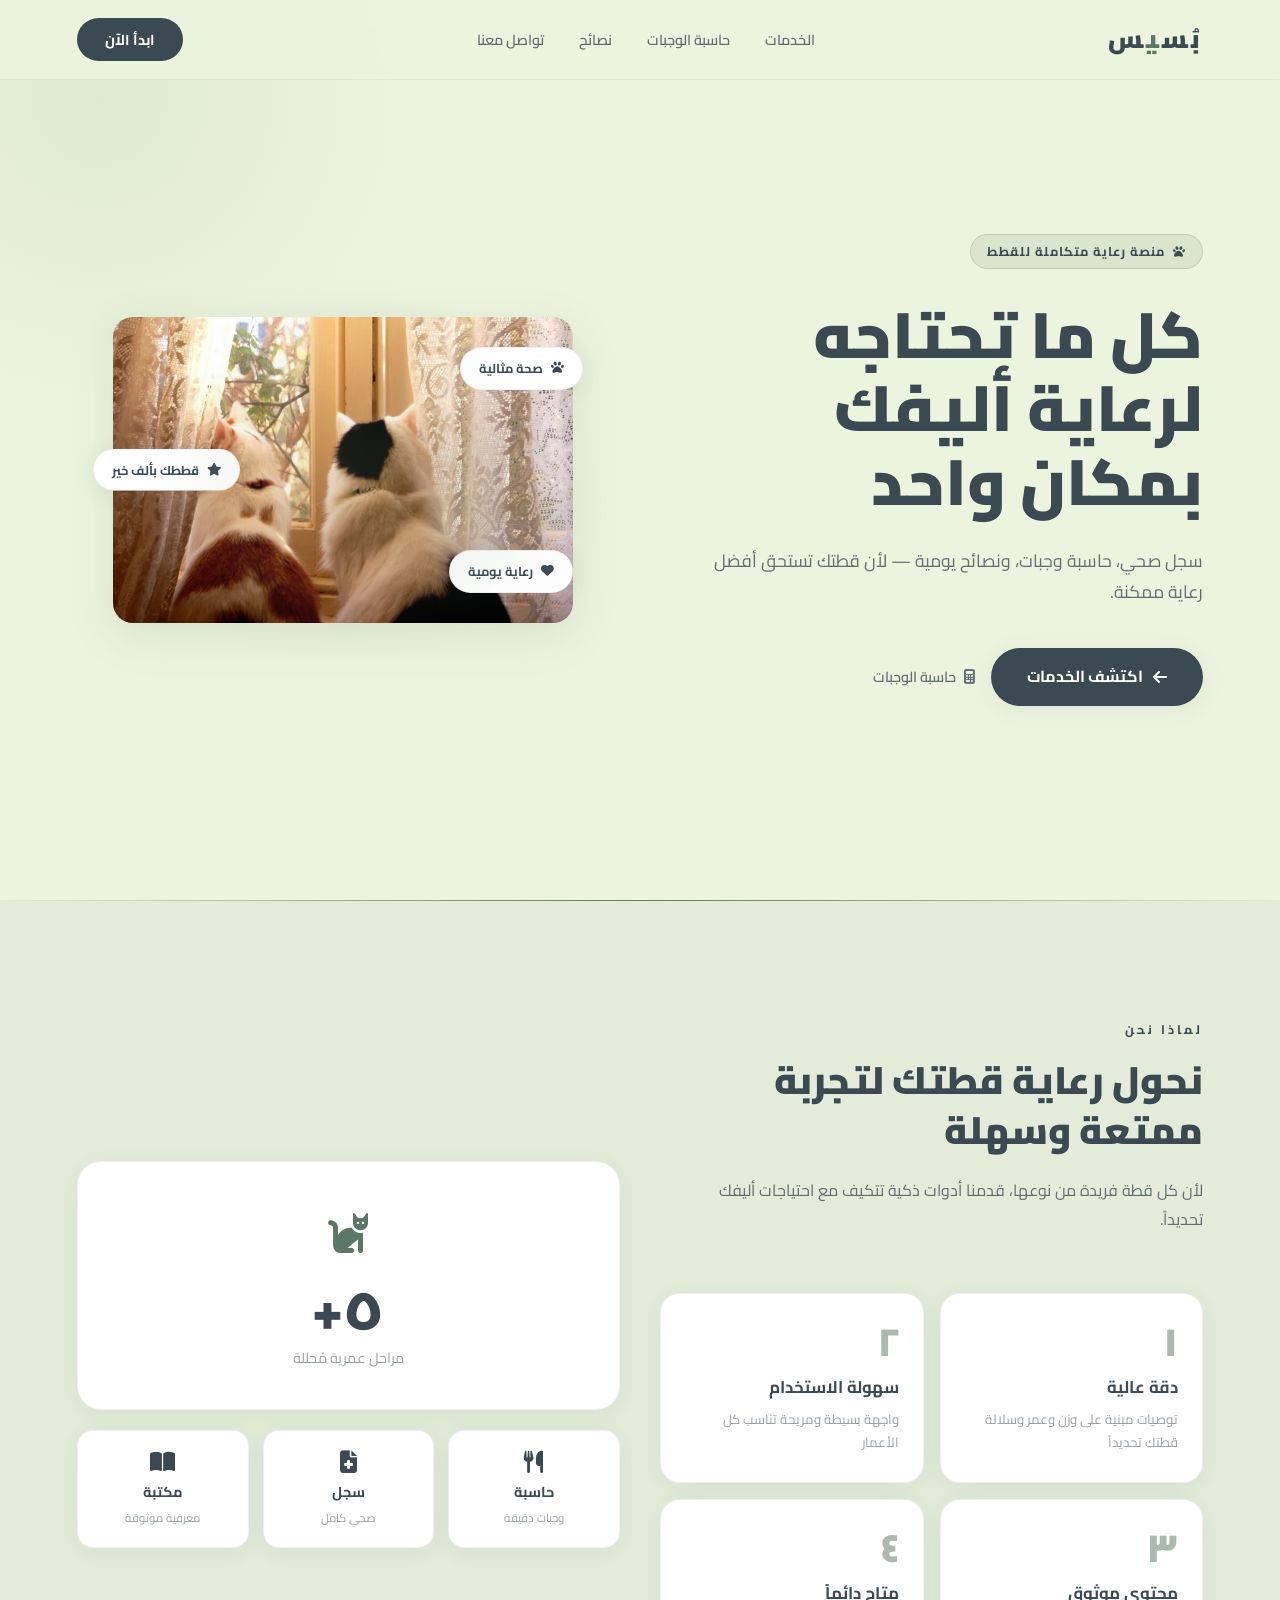
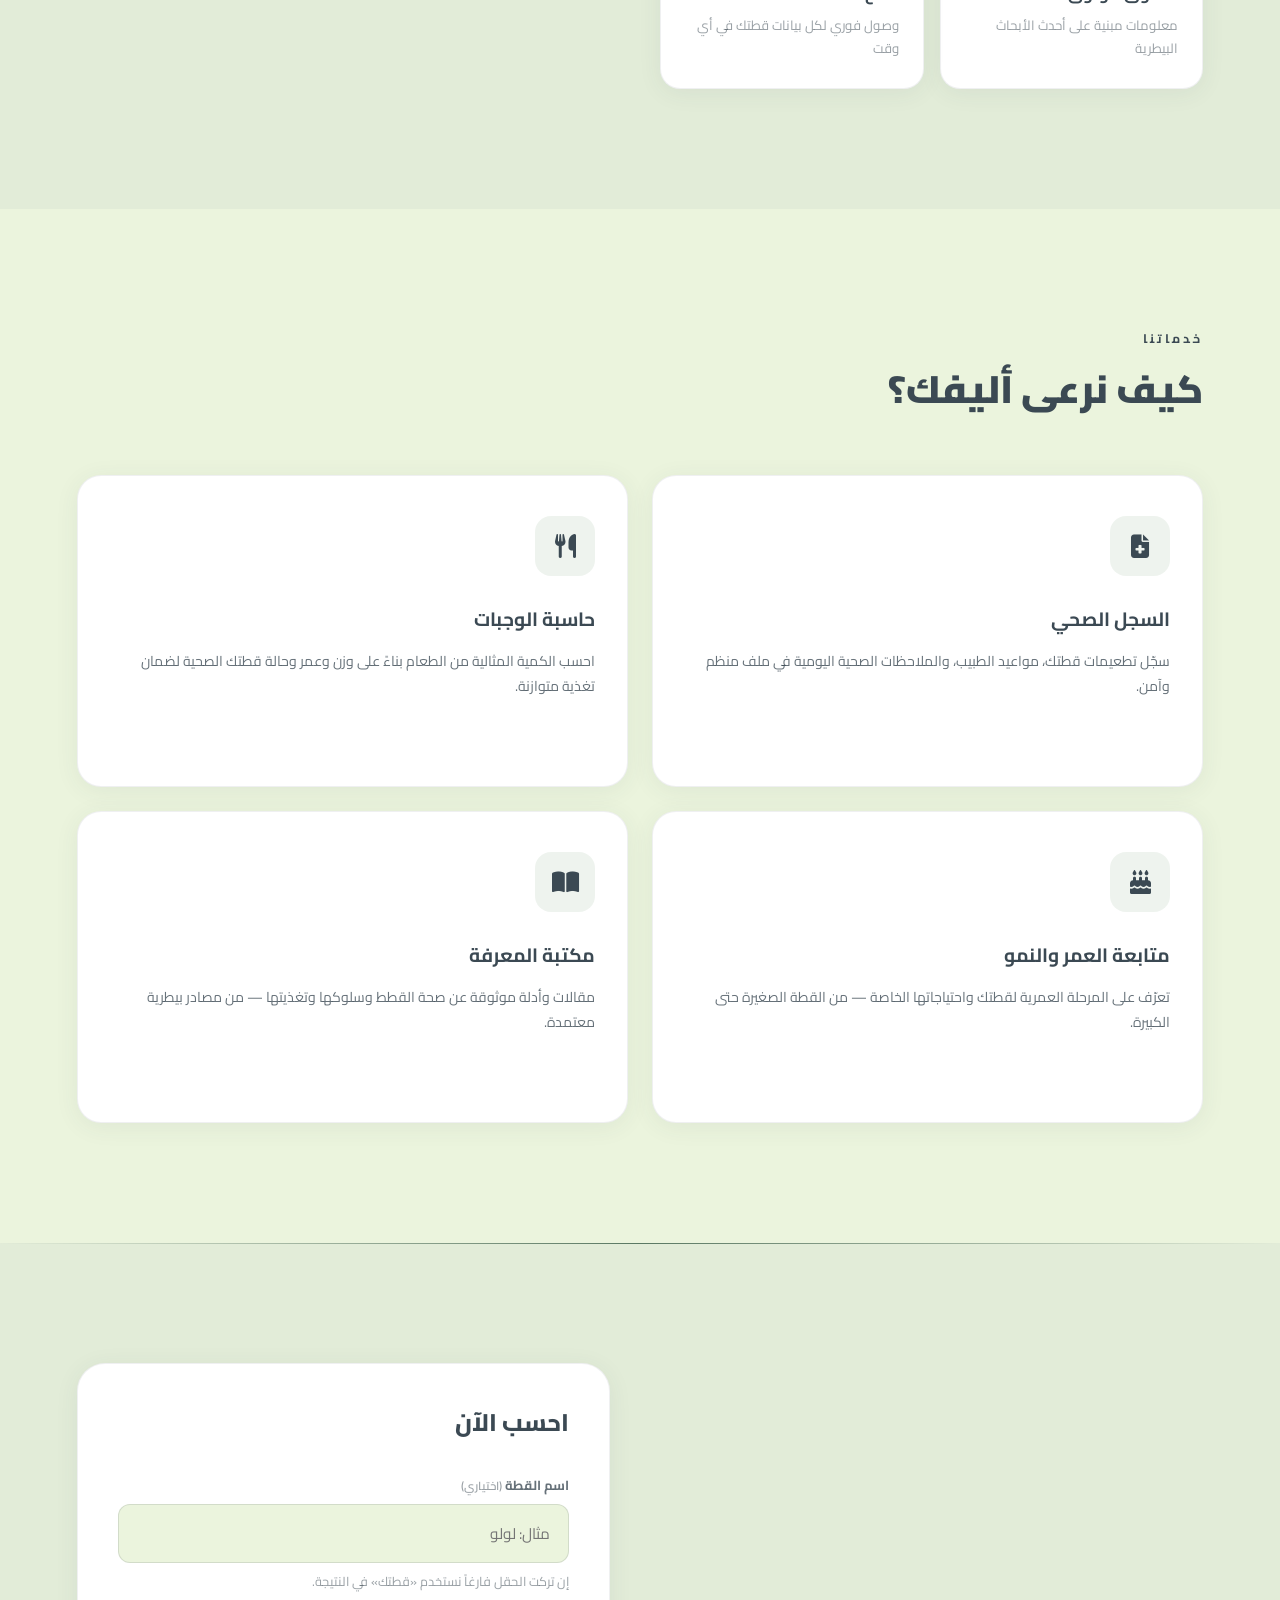
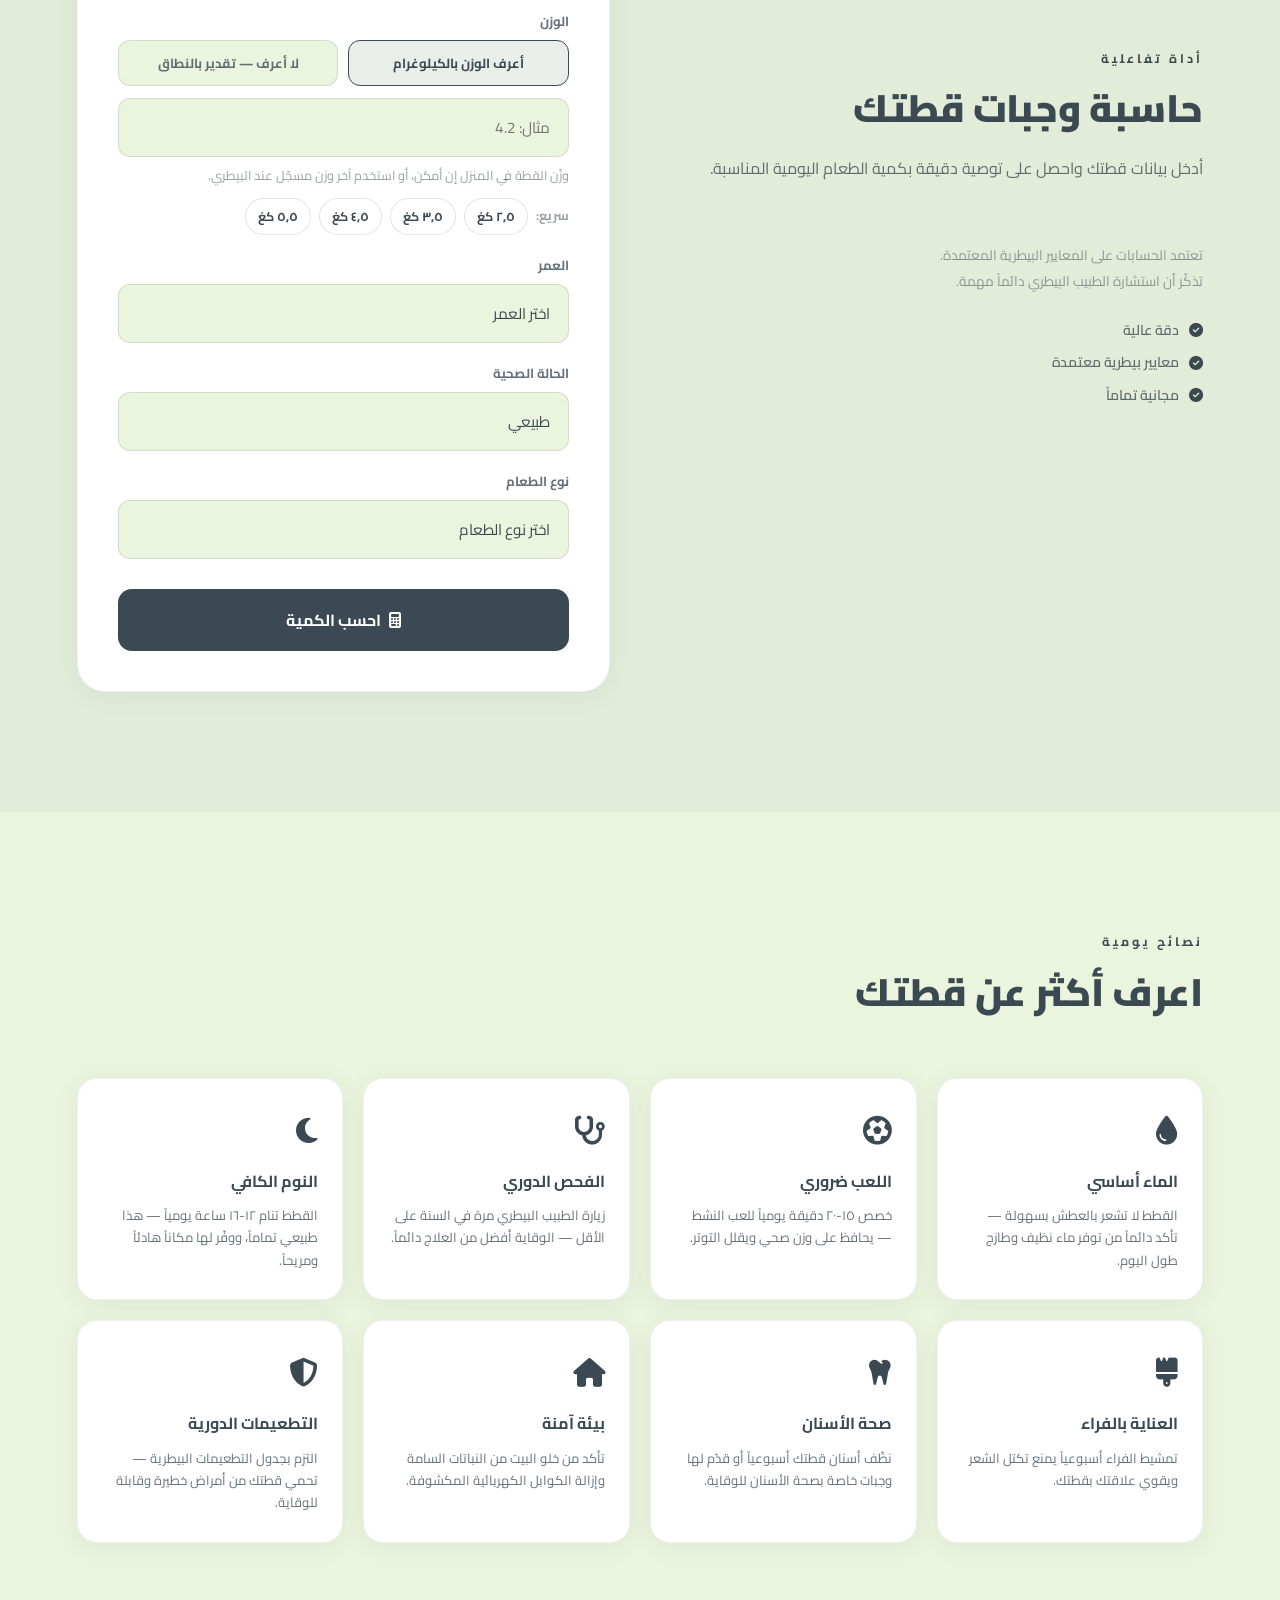
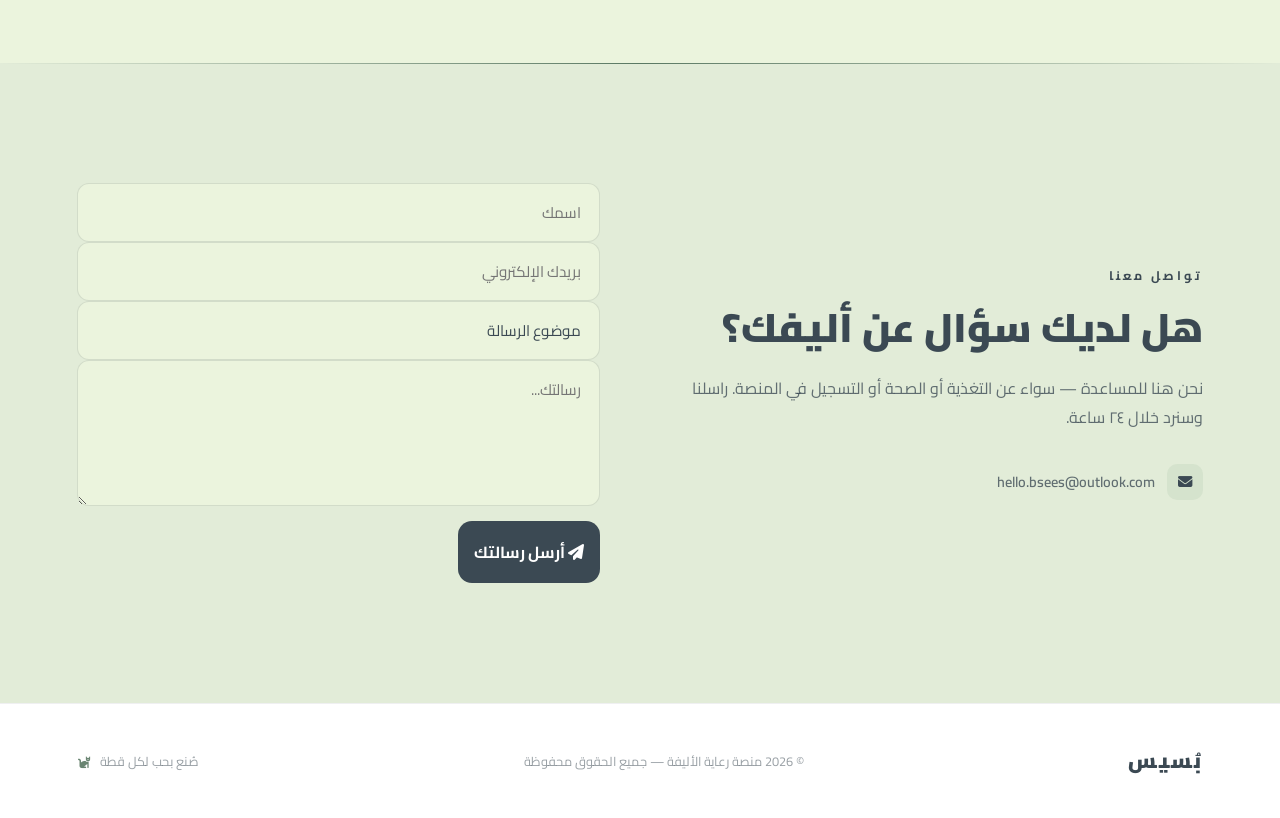
==== commit 5ef2226b: "ربط فورم التواصل" ====
--- a/index.html
+++ b/index.html
@@ -1,722 +1,721 @@
-<!DOCTYPE html>
-<html lang="ar" dir="rtl">
-<head>
-    <meta charset="UTF-8">
-    <meta name="viewport" content="width=device-width, initial-scale=1.0">
-    <title>بُسيس | رعاية قططك بعناية</title>
-    <link href="https://fonts.googleapis.com/css2?family=Cairo:wght@300;400;600;700;900&display=swap" rel="stylesheet">
-    <link rel="stylesheet" href="https://cdnjs.cloudflare.com/ajax/libs/font-awesome/6.5.0/css/all.min.css">
-    <link rel="stylesheet" href="css/style.css">
-</head>
-<body>
-
-<nav>
-    <div class="logo">بُس<span>ي</span>س</div>
-    <ul class="nav-links">
-        <li><a href="#services">الخدمات</a></li>
-        <li><a href="#calculator">حاسبة الوجبات</a></li>
-        <li><a href="#tips">نصائح</a></li>
-        <li><a href="#contact">تواصل معنا</a></li>
-    </ul>
-    <a href="#contact" class="nav-cta">ابدأ الآن</a>
-    <button class="nav-toggle" onclick="toggleNav()"><span></span><span></span><span></span></button>
-</nav>
-
-<div class="mobile-menu" id="mobileMenu">
-    <ul>
-        <li><a href="#services" onclick="closeNav()">الخدمات</a></li>
-        <li><a href="#calculator" onclick="closeNav()">حاسبة الوجبات</a></li>
-        <li><a href="#tips" onclick="closeNav()">نصائح</a></li>
-        <li><a href="#contact" onclick="closeNav()">تواصل معنا</a></li>
-    </ul>
-</div>
-
-<section class="hero">
-    <div class="hero-content">
-        <div class="hero-tag"><i class="fas fa-paw"></i> منصة رعاية متكاملة للقطط</div>
-        <h1>كل ما تحتاجه<br>لرعاية <em>أليفك</em><br>بمكان واحد</h1>
-        <p>سجل صحي، حاسبة وجبات، ونصائح يومية — لأن قطتك تستحق أفضل رعاية ممكنة.</p>
-        <div class="hero-buttons">
-            <a href="#services" class="btn-main"><i class="fas fa-arrow-left"></i> اكتشف الخدمات</a>
-            <a href="#calculator" class="btn-ghost"><i class="fas fa-calculator"></i> حاسبة الوجبات</a>
-        </div>
-    </div>
-
-    <div class="hero-image-col">
-    <div class="hero-art">
-        
-        <div class="hero-img-wrap">
-            <img src="images/cats-hero-bg.jpg" alt="قطط" style="max-width: 100%; height: auto; border-radius: 20px;">
-        </div>
-        
-        <div class="hero-badge-float badge-1"><i class="fas fa-heart"></i><span>رعاية يومية</span></div>
-        <div class="hero-badge-float badge-2"><i class="fas fa-paw"></i><span>صحة مثالية</span></div>
-        <div class="hero-badge-float badge-3"><i class="fas fa-star"></i><span>قططك بألف خير</span></div>
-        
-        <div class="hero-bg-circle c1"></div>
-        <div class="hero-bg-circle c2"></div>
-        
-    </div>
-</div>
-</section>
-
-<section class="why-section">
-    <div class="why-layout">
-        <div class="fade-up">
-            <div class="section-label">لماذا نحن</div>
-            <h2 class="section-title">نحول رعاية قطتك لتجربة ممتعة وسهلة</h2>
-            <p class="section-desc">لأن كل قطة فريدة من نوعها، قدمنا أدوات ذكية تتكيف مع احتياجات أليفك تحديداً.</p>
-            <div class="reasons-grid">
-                <div class="reason-card fade-up"><div class="reason-num">١</div><div class="reason-title">دقة عالية</div><p class="reason-desc">توصيات مبنية على وزن وعمر وسلالة قطتك تحديداً</p></div>
-                <div class="reason-card fade-up"><div class="reason-num">٢</div><div class="reason-title">سهولة الاستخدام</div><p class="reason-desc">واجهة بسيطة ومريحة تناسب كل الأعمار</p></div>
-                <div class="reason-card fade-up"><div class="reason-num">٣</div><div class="reason-title">محتوى موثوق</div><p class="reason-desc">معلومات مبنية على أحدث الأبحاث البيطرية</p></div>
-                <div class="reason-card fade-up"><div class="reason-num">٤</div><div class="reason-title">متاح دائماً</div><p class="reason-desc">وصول فوري لكل بيانات قطتك في أي وقت</p></div>
-            </div>
-        </div>
-        <div class="fade-up why-stats-col">
-            <div class="stats-visual">
-                <div class="stat-big-card">
-                    <div class="stat-icon"><i class="fas fa-cat"></i></div>
-                    <div class="stat-num-big">٥+</div>
-                    <div class="stat-label-big">مراحل عمرية مُحللة</div>
-                </div>
-                <div class="stat-row">
-                    <div class="stat-mini-card"><i class="fas fa-utensils"></i><strong>حاسبة</strong><span>وجبات دقيقة</span></div>
-                    <div class="stat-mini-card"><i class="fas fa-file-medical"></i><strong>سجل</strong><span>صحي كامل</span></div>
-                    <div class="stat-mini-card"><i class="fas fa-book-open"></i><strong>مكتبة</strong><span>معرفية موثوقة</span></div>
-                </div>
-            </div>
-        </div>
-    </div>
-</section>
-
-<section id="services" class="services-section">
-    <div class="services-header">
-        <div>
-            <div class="section-label">خدماتنا</div>
-            <h2 class="section-title services-title">كيف نرعى أليفك؟</h2>
-        </div>
-    </div>
-    <div class="services-grid-new">
-        <div class="service-card fade-up">
-            <div class="service-icon"><i class="fas fa-file-medical"></i></div>
-            <h3>السجل الصحي</h3>
-            <p>سجّل تطعيمات قطتك، مواعيد الطبيب، والملاحظات الصحية اليومية في ملف منظم وآمن.</p>
-            <a href="health-record.html" class="service-link">ابدأ الآن <i class="fas fa-arrow-left"></i></a>
-        </div>
-        <div class="service-card fade-up" style="transition-delay:.1s">
-            <div class="service-icon"><i class="fas fa-utensils"></i></div>
-            <h3>حاسبة الوجبات</h3>
-            <p>احسب الكمية المثالية من الطعام بناءً على وزن وعمر وحالة قطتك الصحية لضمان تغذية متوازنة.</p>
-            <a href="#calculator" class="service-link">احسب الآن <i class="fas fa-arrow-left"></i></a>
-        </div>
-        <div class="service-card fade-up" style="transition-delay:.2s">
-            <div class="service-icon"><i class="fas fa-birthday-cake"></i></div>
-            <h3>متابعة العمر والنمو</h3>
-            <p>تعرّف على المرحلة العمرية لقطتك واحتياجاتها الخاصة — من القطة الصغيرة حتى الكبيرة.</p>
-            <a href="age-tracker.html" class="service-link">استكشف <i class="fas fa-arrow-left"></i></a>
-        </div>
-        <div class="service-card fade-up" style="transition-delay:.3s">
-            <div class="service-icon"><i class="fas fa-book-open"></i></div>
-            <h3>مكتبة المعرفة</h3>
-            <p>مقالات وأدلة موثوقة عن صحة القطط وسلوكها وتغذيتها — من مصادر بيطرية معتمدة.</p>
-            <a href="guide.html" class="service-link">اقرأ المزيد <i class="fas fa-arrow-left"></i></a>
-        </div>
-    </div>
-</section>
-
-<section id="calculator" class="calc-section">
-    <div class="calc-layout">
-        <div class="fade-up">
-            <div class="section-label">أداة تفاعلية</div>
-            <h2 class="section-title">حاسبة وجبات قطتك</h2>
-            <p class="section-desc">أدخل بيانات قطتك واحصل على توصية دقيقة بكمية الطعام اليومية المناسبة.</p>
-            <p class="calc-note">تعتمد الحسابات على المعايير البيطرية المعتمدة.<br>تذكّر أن استشارة الطبيب البيطري دائماً مهمة.</p>
-            <div class="calc-features">
-                <div class="calc-feat"><i class="fas fa-check-circle"></i> دقة عالية</div>
-                <div class="calc-feat"><i class="fas fa-check-circle"></i> معايير بيطرية معتمدة</div>
-                <div class="calc-feat"><i class="fas fa-check-circle"></i> مجانية تماماً</div>
-            </div>
-        </div>
-        <div class="calc-box fade-up" style="transition-delay:.2s">
-            <div class="calc-title">احسب الآن</div>
-            <div id="calcErrorBanner" class="calc-error-banner" role="alert" hidden></div>
-
-            <div class="form-group" id="groupCatName">
-                <label class="form-label" for="catName">اسم القطة <span class="label-optional">(اختياري)</span></label>
-                <input type="text" class="form-input" id="catName" placeholder="مثال: لولو" autocomplete="off" maxlength="40">
-                <p class="field-hint">إن تركت الحقل فارغاً نستخدم «قطتك» في النتيجة.</p>
-                <span class="field-error-msg" id="errCatName" hidden></span>
-            </div>
-
-            <div class="form-group" id="groupWeight">
-                <label class="form-label">الوزن</label>
-                <div class="weight-mode-row" role="tablist">
-                    <button type="button" class="weight-mode-btn active" id="wmExact" data-mode="exact" aria-selected="true">أعرف الوزن بالكيلوغرام</button>
-                    <button type="button" class="weight-mode-btn" id="wmEstimate" data-mode="estimate" aria-selected="false">لا أعرف — تقدير بالنطاق</button>
-                </div>
-
-                <div id="weightExactBlock" class="weight-block">
-                    <input type="number" class="form-input" id="catWeight" placeholder="مثال: 4.2" min="0.5" max="15" step="0.1" inputmode="decimal" aria-describedby="hintWeight">
-                    <p class="field-hint" id="hintWeight">وزّن القطة في المنزل إن أمكن، أو استخدم آخر وزن مسجّل عند البيطري.</p>
-                    <div class="weight-chips" aria-label="أوزان شائعة">
-                        <span class="weight-chips-label">سريع:</span>
-                        <button type="button" class="weight-chip" data-kg="2.5">٢٫٥ كغ</button>
-                        <button type="button" class="weight-chip" data-kg="3.5">٣٫٥ كغ</button>
-                        <button type="button" class="weight-chip" data-kg="4.5">٤٫٥ كغ</button>
-                        <button type="button" class="weight-chip" data-kg="5.5">٥٫٥ كغ</button>
-                    </div>
-                </div>
-
-                <div id="weightEstimateBlock" class="weight-block" hidden>
-                    <label class="form-label sr-only" for="weightBand">نطاق الوزن التقريبي</label>
-                    <select class="form-select" id="weightBand">
-                        <option value="">اختر النطاق الأقرب لوصف قطتك</option>
-                        <option value="1.8">رفيع جداً (أقل من ٢ كغ تقريباً)</option>
-                        <option value="2.8">خفيف (حوالي ٢٫٥–٣٫٥ كغ)</option>
-                        <option value="4.2">متوسط (حوالي ٣٫٥–٥ كغ) — شائع للبالغ</option>
-                        <option value="5.8">فوق المتوسط (حوالي ٥–٦٫٥ كغ)</option>
-                        <option value="7.5">كبير (حوالي ٧–٨ كغ)</option>
-                        <option value="10">كبير جداً (أكثر من ٨ كغ تقريباً)</option>
-                    </select>
-                    <p class="field-hint field-hint-warn"><i class="fas fa-info-circle"></i> النتيجة تقديرية؛ الدقة أعلى مع وزن حقيقي على الميزان.</p>
-                </div>
-                <span class="field-error-msg" id="errWeight" hidden></span>
-            </div>
-
-            <div class="form-group" id="groupCatAge">
-                <label class="form-label" for="catAge">العمر</label>
-                <select class="form-select" id="catAge">
-                    <option value="">اختر العمر</option>
-                    <option value="kitten">صغير (أقل من سنة)</option>
-                    <option value="adult">بالغ (١-٧ سنوات)</option>
-                    <option value="senior">كبير في السن (أكثر من ٧ سنوات)</option>
-                </select>
-                <span class="field-error-msg" id="errCatAge" hidden></span>
-            </div>
-            <div class="form-group">
-                <label class="form-label" for="catCondition">الحالة الصحية</label>
-                <select class="form-select" id="catCondition">
-                    <option value="normal">طبيعي</option>
-                    <option value="neutered">معقّم أو مخصّى</option>
-                    <option value="pregnant">أثناء الحمل أو الرضاعة</option>
-                    <option value="active">عالٍ النشاط</option>
-                    <option value="overweight">تحتاج إنقاص وزن</option>
-                </select>
-            </div>
-            <div class="form-group" id="groupFoodType">
-                <label class="form-label" for="foodType">نوع الطعام</label>
-                <select class="form-select" id="foodType">
-                    <option value="">اختر نوع الطعام</option>
-                    <option value="dry">طعام جاف (كيبل)</option>
-                    <option value="wet">طعام رطب (علب)</option>
-                    <option value="mixed">مزيج (جاف + رطب)</option>
-                </select>
-                <span class="field-error-msg" id="errFoodType" hidden></span>
-            </div>
-            <button type="button" class="calc-btn" onclick="calculate()"><i class="fas fa-calculator"></i> احسب الكمية</button>
-            <div id="errorMsg" class="error-msg calc-error-msg" hidden></div>
-            <div class="loader" id="loader"></div>
-            <div class="calc-result" id="calcResult">
-                <div class="result-label" id="resultLabel"></div>
-                <div class="result-value" id="resultValue"></div>
-                <div class="result-note" id="resultNote"></div>
-                <div class="result-meals" id="resultMeals"></div>
-            </div>
-        </div>
-    </div>
-</section>
-
-<section id="tips" class="tips-section">
-    <div class="fade-up">
-        <div class="section-label">نصائح يومية</div>
-        <h2 class="section-title">اعرف أكثر عن قطتك</h2>
-    </div>
-    <div class="tips-grid">
-        <div class="tip-card fade-up"><div class="tip-icon"><i class="fas fa-tint"></i></div><h4>الماء أساسي</h4><p>القطط لا تشعر بالعطش بسهولة — تأكد دائماً من توفر ماء نظيف وطازج طول اليوم.</p></div>
-        <div class="tip-card fade-up" style="transition-delay:.1s"><div class="tip-icon"><i class="fas fa-futbol"></i></div><h4>اللعب ضروري</h4><p>خصص ١٥-٢٠ دقيقة يومياً للعب النشط — يحافظ على وزن صحي ويقلل التوتر.</p></div>
-        <div class="tip-card fade-up" style="transition-delay:.2s"><div class="tip-icon"><i class="fas fa-stethoscope"></i></div><h4>الفحص الدوري</h4><p>زيارة الطبيب البيطري مرة في السنة على الأقل — الوقاية أفضل من العلاج دائماً.</p></div>
-        <div class="tip-card fade-up" style="transition-delay:.3s"><div class="tip-icon"><i class="fas fa-moon"></i></div><h4>النوم الكافي</h4><p>القطط تنام ١٢-١٦ ساعة يومياً — هذا طبيعي تماماً، ووفّر لها مكاناً هادئاً ومريحاً.</p></div>
-        <div class="tip-card fade-up" style="transition-delay:.35s"><div class="tip-icon"><i class="fas fa-brush"></i></div><h4>العناية بالفراء</h4><p>تمشيط الفراء أسبوعياً يمنع تكتل الشعر ويقوي علاقتك بقطتك.</p></div>
-        <div class="tip-card fade-up" style="transition-delay:.4s"><div class="tip-icon"><i class="fas fa-tooth"></i></div><h4>صحة الأسنان</h4><p>نظّف أسنان قطتك أسبوعياً أو قدّم لها وجبات خاصة بصحة الأسنان للوقاية.</p></div>
-        <div class="tip-card fade-up" style="transition-delay:.45s"><div class="tip-icon"><i class="fas fa-home"></i></div><h4>بيئة آمنة</h4><p>تأكد من خلو البيت من النباتات السامة وإزالة الكوابل الكهربائية المكشوفة.</p></div>
-        <div class="tip-card fade-up" style="transition-delay:.5s"><div class="tip-icon"><i class="fas fa-shield-alt"></i></div><h4>التطعيمات الدورية</h4><p>التزم بجدول التطعيمات البيطرية — تحمي قطتك من أمراض خطيرة وقابلة للوقاية.</p></div>
-    </div>
-</section>
-
-<section id="contact" class="contact-section">
-    <div class="contact-layout">
-        <div class="fade-up">
-            <div class="section-label">تواصل معنا</div>
-            <h2 class="contact-heading">هل لديك سؤال عن أليفك؟</h2>
-            <p class="contact-desc">نحن هنا للمساعدة — سواء عن التغذية أو الصحة أو التسجيل في المنصة. راسلنا وسنرد خلال ٢٤ ساعة.</p>
-            <div class="contact-info">
-                <div class="contact-info-item"><i class="fas fa-envelope"></i><span>hello@bsees.com</span></div>
-                <div class="contact-info-item"><i class="fab fa-twitter"></i><span>@bsees_sa</span></div>
-                <div class="contact-info-item"><i class="fab fa-instagram"></i><span>@bsees.cats</span></div>
-            </div>
-        </div>
-        <div class="fade-up" style="transition-delay:.2s">
-            <div class="contact-form">
-                <div id="contactErrorBanner" class="contact-error-banner" role="alert" hidden></div>
-                <input type="text" class="form-input" id="contactName" placeholder="اسمك" autocomplete="name">
-                <span class="field-error-msg" id="errContactName" hidden></span>
-                <input type="email" class="form-input" id="contactEmail" placeholder="بريدك الإلكتروني" autocomplete="email">
-                <span class="field-error-msg" id="errContactEmail" hidden></span>
-                <select class="form-select" id="contactTopic">
-                    <option value="">موضوع الرسالة</option>
-                    <option value="nutrition">تغذية القطط</option>
-                    <option value="health">استفسار صحي</option>
-                    <option value="platform">التسجيل في المنصة</option>
-                    <option value="other">أخرى</option>
-                </select>
-                <textarea class="form-input contact-textarea" id="contactMsg" rows="4" placeholder="رسالتك..."></textarea>
-                <span class="field-error-msg" id="errContactMsg" hidden></span>
-                <button type="button" class="contact-btn" onclick="sendMessage()"><i class="fas fa-paper-plane"></i> أرسل رسالتك</button>
-                <div id="contactSuccess" class="success-msg" style="display:none; margin-top:12px;"><i class="fas fa-check-circle"></i> تم إرسال رسالتك بنجاح! سنرد عليك قريباً.</div>
-            </div>
-        </div>
-    </div>
-</section>
-
-<footer>
-    <div class="footer-logo">بُس<span>ي</span>س</div>
-    <p>© 2026 منصة رعاية الأليفة — جميع الحقوق محفوظة</p>
-    <p class="footer-sub">صُنع بحب لكل قطة <i class="fas fa-cat footer-sub-ico" aria-hidden="true"></i></p>
-</footer>
-
-<script>
-(function () {
-    var LS_CALC = 'bsees-calc-form';
-    var LS_CALC_RES = 'bsees-calc-result';
-    var LS_CONTACT = 'bsees-contact-draft';
-
-    function getWeightMode() {
-        var est = document.getElementById('wmEstimate');
-        return est && est.classList.contains('active') ? 'estimate' : 'exact';
-    }
-
-    function setWeightMode(mode) {
-        var exact = document.getElementById('wmExact');
-        var est = document.getElementById('wmEstimate');
-        var blockE = document.getElementById('weightExactBlock');
-        var blockEs = document.getElementById('weightEstimateBlock');
-        if (!exact || !est || !blockE || !blockEs) return;
-        var isEst = mode === 'estimate';
-        exact.classList.toggle('active', !isEst);
-        est.classList.toggle('active', isEst);
-        exact.setAttribute('aria-selected', (!isEst).toString());
-        est.setAttribute('aria-selected', isEst.toString());
-        blockE.hidden = isEst;
-        blockEs.hidden = !isEst;
-    }
-
-    function getCalcWeight() {
-        if (getWeightMode() === 'exact') {
-            var raw = String(document.getElementById('catWeight').value).replace(',', '.').trim();
-            var v = parseFloat(raw);
-            if (!isFinite(v)) return null;
-            return { kg: v, isEstimate: false };
-        }
-        var b = document.getElementById('weightBand').value;
-        if (!b) return null;
-        var kg = parseFloat(b);
-        if (!isFinite(kg)) return null;
-        return { kg: kg, isEstimate: true };
-    }
-
-    function maybeHideCalcBanner() {
-        if (!document.querySelector('#calculator .form-input.is-invalid, #calculator .form-select.is-invalid')) {
-            var banner = document.getElementById('calcErrorBanner');
-            var em = document.getElementById('errorMsg');
-            if (banner) { banner.hidden = true; banner.textContent = ''; }
-            if (em) { em.hidden = true; em.textContent = ''; }
-        }
-    }
-
-    function clearCalcWeightError() {
-        ['catWeight', 'weightBand'].forEach(function (id) {
-            var inp = document.getElementById(id);
-            if (inp) inp.classList.remove('is-invalid');
-        });
-        var ew = document.getElementById('errWeight');
-        if (ew) { ew.hidden = true; ew.textContent = ''; }
-        maybeHideCalcBanner();
-    }
-
-    function clearCalcField(inputId, errId) {
-        var inp = document.getElementById(inputId);
-        if (inp) inp.classList.remove('is-invalid');
-        var err = document.getElementById(errId);
-        if (err) { err.hidden = true; err.textContent = ''; }
-        maybeHideCalcBanner();
-    }
-
-    function clearCalcErrors() {
-        var banner = document.getElementById('calcErrorBanner');
-        if (banner) { banner.hidden = true; banner.textContent = ''; }
-        var em = document.getElementById('errorMsg');
-        if (em) { em.hidden = true; em.textContent = ''; }
-        ['errCatName', 'errWeight', 'errCatAge', 'errFoodType'].forEach(function (id) {
-            var el = document.getElementById(id);
-            if (el) { el.hidden = true; el.textContent = ''; }
-        });
-        document.querySelectorAll('#calculator .is-invalid').forEach(function (n) {
-            n.classList.remove('is-invalid');
-        });
-    }
-
-    function validateCalc() {
-        clearCalcErrors();
-        var firstEl = null;
-        function inv(inputId, errId, msg) {
-            var inp = document.getElementById(inputId);
-            var err = document.getElementById(errId);
-            if (inp) {
-                inp.classList.add('is-invalid');
-                if (!firstEl) firstEl = inp;
-            }
-            if (err) { err.textContent = msg; err.hidden = false; }
-        }
-
-        if (getWeightMode() === 'exact') {
-            var raw = String(document.getElementById('catWeight').value).replace(',', '.').trim();
-            var wv = parseFloat(raw);
-            if (!raw || !isFinite(wv)) {
-                inv('catWeight', 'errWeight', 'يرجى إدخال وزن القطة بالكيلوغرام.');
-            } else if (wv < 0.5 || wv > 15) {
-                inv('catWeight', 'errWeight', 'الوزن يجب أن يكون بين ٠٫٥ و ١٥ كغ.');
-            }
-        } else if (!document.getElementById('weightBand').value) {
-            inv('weightBand', 'errWeight', 'يرجى اختيار النطاق الأقرب لوصف قطتك.');
-        }
-
-        if (!document.getElementById('catAge').value) {
-            inv('catAge', 'errCatAge', 'يرجى اختيار العمر.');
-        }
-
-        if (!document.getElementById('foodType').value) {
-            inv('foodType', 'errFoodType', 'يرجى اختيار نوع الطعام.');
-        }
-
-        var ok = !document.querySelector('#calculator .form-input.is-invalid, #calculator .form-select.is-invalid');
-        if (!ok) {
-            var banner = document.getElementById('calcErrorBanner');
-            if (banner) {
-                banner.textContent = 'يرجى تصحيح الحقول المشار إليها قبل المتابعة.';
-                banner.hidden = false;
-            }
-            var em = document.getElementById('errorMsg');
-            if (em) {
-                em.textContent = 'توجد بيانات ناقصة أو غير صالحة.';
-                em.hidden = false;
-            }
-            if (firstEl) {
-                firstEl.focus({ preventScroll: true });
-                firstEl.scrollIntoView({ behavior: 'smooth', block: 'center' });
-            }
-        }
-        return ok;
-    }
-
-    window.persistCalcForm = function () {
-        try {
-            localStorage.setItem(LS_CALC, JSON.stringify({
-                weightMode: getWeightMode(),
-                catName: document.getElementById('catName').value,
-                catWeight: document.getElementById('catWeight').value,
-                weightBand: document.getElementById('weightBand').value,
-                catAge: document.getElementById('catAge').value,
-                catCondition: document.getElementById('catCondition').value,
-                foodType: document.getElementById('foodType').value
-            }));
-        } catch (e) {}
-    };
-
-    function restoreCalcForm() {
-        try {
-            var raw = localStorage.getItem(LS_CALC);
-            if (!raw) return;
-            var d = JSON.parse(raw);
-            setWeightMode(d.weightMode === 'estimate' ? 'estimate' : 'exact');
-            if (d.catName != null) document.getElementById('catName').value = d.catName;
-            if (d.catWeight != null && d.catWeight !== '') document.getElementById('catWeight').value = d.catWeight;
-            if (d.weightBand != null) document.getElementById('weightBand').value = d.weightBand;
-            if (d.catAge != null) document.getElementById('catAge').value = d.catAge;
-            if (d.catCondition != null) document.getElementById('catCondition').value = d.catCondition;
-            if (d.foodType != null) document.getElementById('foodType').value = d.foodType;
-        } catch (e) {}
-    }
-
-    window.persistCalcResult = function () {
-        var resultDiv = document.getElementById('calcResult');
-        if (!resultDiv.classList.contains('show')) {
-            localStorage.removeItem(LS_CALC_RES);
-            return;
-        }
-        try {
-            localStorage.setItem(LS_CALC_RES, JSON.stringify({
-                resultLabel: document.getElementById('resultLabel').textContent,
-                resultValue: document.getElementById('resultValue').textContent,
-                resultNote: document.getElementById('resultNote').textContent,
-                resultMeals: document.getElementById('resultMeals').textContent
-            }));
-        } catch (e) {}
-    };
-
-    function restoreCalcResult() {
-        try {
-            var raw = localStorage.getItem(LS_CALC_RES);
-            if (!raw) return;
-            var d = JSON.parse(raw);
-            document.getElementById('resultLabel').textContent = d.resultLabel || '';
-            document.getElementById('resultValue').textContent = d.resultValue || '';
-            document.getElementById('resultNote').textContent = d.resultNote || '';
-            document.getElementById('resultMeals').textContent = d.resultMeals || '';
-            document.getElementById('calcResult').classList.add('show');
-        } catch (e) {}
-    }
-
-    function clearContactErrors() {
-        var b = document.getElementById('contactErrorBanner');
-        if (b) { b.hidden = true; b.textContent = ''; }
-        ['errContactName', 'errContactEmail', 'errContactMsg'].forEach(function (id) {
-            var el = document.getElementById(id);
-            if (el) { el.hidden = true; el.textContent = ''; }
-        });
-        ['contactName', 'contactEmail', 'contactMsg', 'contactTopic'].forEach(function (id) {
-            var el = document.getElementById(id);
-            if (el) el.classList.remove('is-invalid');
-        });
-    }
-
-    function maybeHideContactBanner() {
-        if (!document.querySelector('#contact .form-input.is-invalid')) {
-            var b = document.getElementById('contactErrorBanner');
-            if (b) { b.hidden = true; b.textContent = ''; }
-        }
-    }
-
-    function clearContactField(inputId, errId) {
-        var inp = document.getElementById(inputId);
-        if (inp) inp.classList.remove('is-invalid');
-        var err = document.getElementById(errId);
-        if (err) { err.hidden = true; err.textContent = ''; }
-        maybeHideContactBanner();
-    }
-
-    function validateContact() {
-        clearContactErrors();
-        var ok = true;
-        var firstBad = null;
-        function inv(id, errId, msg) {
-            var inp = document.getElementById(id);
-            var err = document.getElementById(errId);
-            if (inp) {
-                inp.classList.add('is-invalid');
-                if (!firstBad) firstBad = inp;
-            }
-            if (err) { err.textContent = msg; err.hidden = false; }
-            ok = false;
-        }
-
-        var name = document.getElementById('contactName').value.trim();
-        var email = document.getElementById('contactEmail').value.trim();
-        var msg = document.getElementById('contactMsg').value.trim();
-        var emRe = /^[^\s@]+@[^\s@]+\.[^\s@]+$/;
-
-        if (!name) inv('contactName', 'errContactName', 'يرجى إدخال الاسم.');
-        if (!email) inv('contactEmail', 'errContactEmail', 'يرجى إدخال البريد الإلكتروني.');
-        else if (!emRe.test(email)) inv('contactEmail', 'errContactEmail', 'صيغة البريد غير صالحة.');
-        if (!msg) inv('contactMsg', 'errContactMsg', 'يرجى كتابة الرسالة.');
-
-        if (!ok) {
-            var banner = document.getElementById('contactErrorBanner');
-            if (banner) {
-                banner.textContent = 'تأكد من إكمال الحقول المطلوبة بشكل صحيح.';
-                banner.hidden = false;
-            }
-            if (firstBad) {
-                firstBad.focus({ preventScroll: true });
-                firstBad.scrollIntoView({ behavior: 'smooth', block: 'center' });
-            }
-        }
-        return ok;
-    }
-
-    window.persistContactDraft = function () {
-        try {
-            localStorage.setItem(LS_CONTACT, JSON.stringify({
-                name: document.getElementById('contactName').value,
-                email: document.getElementById('contactEmail').value,
-                topic: document.getElementById('contactTopic').value,
-                msg: document.getElementById('contactMsg').value
-            }));
-        } catch (e) {}
-    };
-
-    function restoreContactDraft() {
-        try {
-            var raw = localStorage.getItem(LS_CONTACT);
-            if (!raw) return;
-            var d = JSON.parse(raw);
-            if (d.name != null) document.getElementById('contactName').value = d.name;
-            if (d.email != null) document.getElementById('contactEmail').value = d.email;
-            if (d.topic != null) document.getElementById('contactTopic').value = d.topic;
-            if (d.msg != null) document.getElementById('contactMsg').value = d.msg;
-        } catch (e) {}
-    }
-
-    window.calculate = function () {
-        var name = document.getElementById('catName').value.trim() || 'قطتك';
-        var age = document.getElementById('catAge').value;
-        var condition = document.getElementById('catCondition').value;
-        var food = document.getElementById('foodType').value;
-        var loader = document.getElementById('loader');
-        var resultDiv = document.getElementById('calcResult');
-        persistCalcForm();
-        if (!validateCalc()) {
-            resultDiv.classList.remove('show');
-            try { localStorage.removeItem(LS_CALC_RES); } catch (e) {}
-            return;
-        }
-        var wInfo = getCalcWeight();
-        var weight = wInfo.kg;
-        var estimateExtra = wInfo.isEstimate ? ' يُستخدم وزن تقديري من نطاق تقريبي — الدقة أعلى عند قياس الوزن على الميزان.' : '';
-
-        resultDiv.classList.remove('show');
-        loader.style.display = 'block';
-        setTimeout(function () {
-            loader.style.display = 'none';
-            var cal = 70 * Math.pow(weight, 0.75);
-            if (age === 'kitten') cal *= 2.5; else if (age === 'senior') cal *= 1.1; else cal *= 1.4;
-            if (condition === 'neutered') cal *= 0.85; else if (condition === 'pregnant') cal *= 1.6;
-            else if (condition === 'active') cal *= 1.3; else if (condition === 'overweight') cal *= 0.8;
-            cal = Math.round(cal);
-            var amount = '', note = '', meals = '';
-            if (food === 'dry') {
-                var g = Math.round(cal / 3.5);
-                amount = g + ' غرام / يوم'; note = '(ما يعادل حوالي ' + Math.round(g / 30 * 10) / 10 + ' كوب)';
-                meals = 'صباحاً ' + Math.round(g / 2) + 'غ ومساءً ' + Math.round(g / 2) + 'غ';
-            } else if (food === 'wet') {
-                var g2 = Math.round(cal);
-                amount = g2 + ' غرام / يوم'; note = 'أي ما يقارب ' + Math.ceil(g2 / 85) + ' علبة صغيرة (٨٥غ)';
-                meals = 'يُوزع على ٣ وجبات يومياً';
-            } else {
-                var dg = Math.round((cal * 0.5) / 3.5), wg = Math.round(cal * 0.5);
-                amount = dg + 'غ جاف + ' + wg + 'غ رطب'; note = 'توزيع متوازن بين الوجبتين';
-                meals = 'جاف صباحاً ورطب مساءً';
-            }
-            if (estimateExtra) note += estimateExtra;
-            document.getElementById('resultLabel').textContent = 'الكمية الموصى بها لـ ' + name + ' (' + cal + ' سعرة يومياً)';
-            document.getElementById('resultValue').textContent = amount;
-            document.getElementById('resultNote').textContent = note;
-            document.getElementById('resultMeals').textContent = meals;
-            resultDiv.classList.add('show');
-            persistCalcResult();
-        }, 600);
-    };
-
-    window.sendMessage = function () {
-        document.getElementById('contactSuccess').style.display = 'none';
-        if (!validateContact()) return;
-        document.getElementById('contactSuccess').style.display = 'block';
-        document.getElementById('contactName').value = '';
-        document.getElementById('contactEmail').value = '';
-        document.getElementById('contactMsg').value = '';
-        document.getElementById('contactTopic').value = '';
-        clearContactErrors();
-        try { localStorage.removeItem(LS_CONTACT); } catch (e) {}
-    };
-
-    document.addEventListener('DOMContentLoaded', function () {
-        var observer = new IntersectionObserver(function (entries) {
-            entries.forEach(function (el) { if (el.isIntersecting) el.target.classList.add('visible'); });
-        }, { threshold: 0.05 });
-        document.querySelectorAll('.fade-up').forEach(function (el) { observer.observe(el); });
-
-        restoreCalcForm();
-        restoreCalcResult();
-        restoreContactDraft();
-
-        var wmE = document.getElementById('wmExact');
-        var wmEs = document.getElementById('wmEstimate');
-        if (wmE) {
-            wmE.addEventListener('click', function () {
-                setWeightMode('exact');
-                clearCalcWeightError();
-                persistCalcForm();
-            });
-        }
-        if (wmEs) {
-            wmEs.addEventListener('click', function () {
-                setWeightMode('estimate');
-                clearCalcWeightError();
-                persistCalcForm();
-            });
-        }
-
-        document.querySelectorAll('.weight-chip').forEach(function (chip) {
-            chip.addEventListener('click', function () {
-                var kg = chip.getAttribute('data-kg');
-                if (!kg) return;
-                document.getElementById('catWeight').value = kg;
-                setWeightMode('exact');
-                clearCalcWeightError();
-                persistCalcForm();
-            });
-        });
-
-        var cw = document.getElementById('catWeight');
-        if (cw) {
-            cw.addEventListener('input', function () { clearCalcWeightError(); persistCalcForm(); });
-            cw.addEventListener('change', function () { clearCalcWeightError(); persistCalcForm(); });
-        }
-        var wb = document.getElementById('weightBand');
-        if (wb) {
-            wb.addEventListener('input', function () { clearCalcWeightError(); persistCalcForm(); });
-            wb.addEventListener('change', function () { clearCalcWeightError(); persistCalcForm(); });
-        }
-
-        var ca = document.getElementById('catAge');
-        if (ca) {
-            ca.addEventListener('input', function () { clearCalcField('catAge', 'errCatAge'); persistCalcForm(); });
-            ca.addEventListener('change', function () { clearCalcField('catAge', 'errCatAge'); persistCalcForm(); });
-        }
-        var ft = document.getElementById('foodType');
-        if (ft) {
-            ft.addEventListener('input', function () { clearCalcField('foodType', 'errFoodType'); persistCalcForm(); });
-            ft.addEventListener('change', function () { clearCalcField('foodType', 'errFoodType'); persistCalcForm(); });
-        }
-
-        ['catName', 'catCondition'].forEach(function (id) {
-            var el = document.getElementById(id);
-            if (!el) return;
-            el.addEventListener('input', persistCalcForm);
-            el.addEventListener('change', persistCalcForm);
-        });
-
-        [['contactName', 'errContactName'], ['contactEmail', 'errContactEmail'], ['contactMsg', 'errContactMsg']].forEach(function (pair) {
-            var el = document.getElementById(pair[0]);
-            if (!el) return;
-            function h() {
-                clearContactField(pair[0], pair[1]);
-                persistContactDraft();
-            }
-            el.addEventListener('input', h);
-            el.addEventListener('change', h);
-        });
-
-        var topicEl = document.getElementById('contactTopic');
-        if (topicEl) {
-            topicEl.addEventListener('input', persistContactDraft);
-            topicEl.addEventListener('change', persistContactDraft);
-        }
-    });
-})();
-
-function toggleNav() { document.getElementById('mobileMenu').classList.toggle('open'); }
-function closeNav()  { document.getElementById('mobileMenu').classList.remove('open'); }
-</script>
-</body>
-</html>
+<!DOCTYPE html>
+<html lang="ar" dir="rtl">
+<head>
+    <meta charset="UTF-8">
+    <meta name="viewport" content="width=device-width, initial-scale=1.0">
+    <title>بُسيس | رعاية قططك بعناية</title>
+    <link href="https://fonts.googleapis.com/css2?family=Cairo:wght@300;400;600;700;900&display=swap" rel="stylesheet">
+    <link rel="stylesheet" href="https://cdnjs.cloudflare.com/ajax/libs/font-awesome/6.5.0/css/all.min.css">
+    <link rel="stylesheet" href="css/style.css">
+</head>
+<body>
+
+<nav>
+    <div class="logo">بُس<span>ي</span>س</div>
+    <ul class="nav-links">
+        <li><a href="#services">الخدمات</a></li>
+        <li><a href="#calculator">حاسبة الوجبات</a></li>
+        <li><a href="#tips">نصائح</a></li>
+        <li><a href="#contact">تواصل معنا</a></li>
+    </ul>
+    <a href="#contact" class="nav-cta">ابدأ الآن</a>
+    <button class="nav-toggle" onclick="toggleNav()"><span></span><span></span><span></span></button>
+</nav>
+
+<div class="mobile-menu" id="mobileMenu">
+    <ul>
+        <li><a href="#services" onclick="closeNav()">الخدمات</a></li>
+        <li><a href="#calculator" onclick="closeNav()">حاسبة الوجبات</a></li>
+        <li><a href="#tips" onclick="closeNav()">نصائح</a></li>
+        <li><a href="#contact" onclick="closeNav()">تواصل معنا</a></li>
+    </ul>
+</div>
+
+<section class="hero">
+    <div class="hero-content">
+        <div class="hero-tag"><i class="fas fa-paw"></i> منصة رعاية متكاملة للقطط</div>
+        <h1>كل ما تحتاجه<br>لرعاية <em>أليفك</em><br>بمكان واحد</h1>
+        <p>سجل صحي، حاسبة وجبات، ونصائح يومية — لأن قطتك تستحق أفضل رعاية ممكنة.</p>
+        <div class="hero-buttons">
+            <a href="#services" class="btn-main"><i class="fas fa-arrow-left"></i> اكتشف الخدمات</a>
+            <a href="#calculator" class="btn-ghost"><i class="fas fa-calculator"></i> حاسبة الوجبات</a>
+        </div>
+    </div>
+
+    <div class="hero-image-col">
+    <div class="hero-art">
+        
+        <div class="hero-img-wrap">
+            <img src="images/cats-hero-bg.jpg" alt="قطط" style="max-width: 100%; height: auto; border-radius: 20px;">
+        </div>
+        
+        <div class="hero-badge-float badge-1"><i class="fas fa-heart"></i><span>رعاية يومية</span></div>
+        <div class="hero-badge-float badge-2"><i class="fas fa-paw"></i><span>صحة مثالية</span></div>
+        <div class="hero-badge-float badge-3"><i class="fas fa-star"></i><span>قططك بألف خير</span></div>
+        
+        <div class="hero-bg-circle c1"></div>
+        <div class="hero-bg-circle c2"></div>
+        
+    </div>
+</div>
+</section>
+
+<section class="why-section">
+    <div class="why-layout">
+        <div class="fade-up">
+            <div class="section-label">لماذا نحن</div>
+            <h2 class="section-title">نحول رعاية قطتك لتجربة ممتعة وسهلة</h2>
+            <p class="section-desc">لأن كل قطة فريدة من نوعها، قدمنا أدوات ذكية تتكيف مع احتياجات أليفك تحديداً.</p>
+            <div class="reasons-grid">
+                <div class="reason-card fade-up"><div class="reason-num">١</div><div class="reason-title">دقة عالية</div><p class="reason-desc">توصيات مبنية على وزن وعمر وسلالة قطتك تحديداً</p></div>
+                <div class="reason-card fade-up"><div class="reason-num">٢</div><div class="reason-title">سهولة الاستخدام</div><p class="reason-desc">واجهة بسيطة ومريحة تناسب كل الأعمار</p></div>
+                <div class="reason-card fade-up"><div class="reason-num">٣</div><div class="reason-title">محتوى موثوق</div><p class="reason-desc">معلومات مبنية على أحدث الأبحاث البيطرية</p></div>
+                <div class="reason-card fade-up"><div class="reason-num">٤</div><div class="reason-title">متاح دائماً</div><p class="reason-desc">وصول فوري لكل بيانات قطتك في أي وقت</p></div>
+            </div>
+        </div>
+        <div class="fade-up why-stats-col">
+            <div class="stats-visual">
+                <div class="stat-big-card">
+                    <div class="stat-icon"><i class="fas fa-cat"></i></div>
+                    <div class="stat-num-big">٥+</div>
+                    <div class="stat-label-big">مراحل عمرية مُحللة</div>
+                </div>
+                <div class="stat-row">
+                    <div class="stat-mini-card"><i class="fas fa-utensils"></i><strong>حاسبة</strong><span>وجبات دقيقة</span></div>
+                    <div class="stat-mini-card"><i class="fas fa-file-medical"></i><strong>سجل</strong><span>صحي كامل</span></div>
+                    <div class="stat-mini-card"><i class="fas fa-book-open"></i><strong>مكتبة</strong><span>معرفية موثوقة</span></div>
+                </div>
+            </div>
+        </div>
+    </div>
+</section>
+
+<section id="services" class="services-section">
+    <div class="services-header">
+        <div>
+            <div class="section-label">خدماتنا</div>
+            <h2 class="section-title services-title">كيف نرعى أليفك؟</h2>
+        </div>
+    </div>
+    <div class="services-grid-new">
+        <div class="service-card fade-up">
+            <div class="service-icon"><i class="fas fa-file-medical"></i></div>
+            <h3>السجل الصحي</h3>
+            <p>سجّل تطعيمات قطتك، مواعيد الطبيب، والملاحظات الصحية اليومية في ملف منظم وآمن.</p>
+            <a href="health-record.html" class="service-link">ابدأ الآن <i class="fas fa-arrow-left"></i></a>
+        </div>
+        <div class="service-card fade-up" style="transition-delay:.1s">
+            <div class="service-icon"><i class="fas fa-utensils"></i></div>
+            <h3>حاسبة الوجبات</h3>
+            <p>احسب الكمية المثالية من الطعام بناءً على وزن وعمر وحالة قطتك الصحية لضمان تغذية متوازنة.</p>
+            <a href="#calculator" class="service-link">احسب الآن <i class="fas fa-arrow-left"></i></a>
+        </div>
+        <div class="service-card fade-up" style="transition-delay:.2s">
+            <div class="service-icon"><i class="fas fa-birthday-cake"></i></div>
+            <h3>متابعة العمر والنمو</h3>
+            <p>تعرّف على المرحلة العمرية لقطتك واحتياجاتها الخاصة — من القطة الصغيرة حتى الكبيرة.</p>
+            <a href="age-tracker.html" class="service-link">استكشف <i class="fas fa-arrow-left"></i></a>
+        </div>
+        <div class="service-card fade-up" style="transition-delay:.3s">
+            <div class="service-icon"><i class="fas fa-book-open"></i></div>
+            <h3>مكتبة المعرفة</h3>
+            <p>مقالات وأدلة موثوقة عن صحة القطط وسلوكها وتغذيتها — من مصادر بيطرية معتمدة.</p>
+            <a href="guide.html" class="service-link">اقرأ المزيد <i class="fas fa-arrow-left"></i></a>
+        </div>
+    </div>
+</section>
+
+<section id="calculator" class="calc-section">
+    <div class="calc-layout">
+        <div class="fade-up">
+            <div class="section-label">أداة تفاعلية</div>
+            <h2 class="section-title">حاسبة وجبات قطتك</h2>
+            <p class="section-desc">أدخل بيانات قطتك واحصل على توصية دقيقة بكمية الطعام اليومية المناسبة.</p>
+            <p class="calc-note">تعتمد الحسابات على المعايير البيطرية المعتمدة.<br>تذكّر أن استشارة الطبيب البيطري دائماً مهمة.</p>
+            <div class="calc-features">
+                <div class="calc-feat"><i class="fas fa-check-circle"></i> دقة عالية</div>
+                <div class="calc-feat"><i class="fas fa-check-circle"></i> معايير بيطرية معتمدة</div>
+                <div class="calc-feat"><i class="fas fa-check-circle"></i> مجانية تماماً</div>
+            </div>
+        </div>
+        <div class="calc-box fade-up" style="transition-delay:.2s">
+            <div class="calc-title">احسب الآن</div>
+            <div id="calcErrorBanner" class="calc-error-banner" role="alert" hidden></div>
+
+            <div class="form-group" id="groupCatName">
+                <label class="form-label" for="catName">اسم القطة <span class="label-optional">(اختياري)</span></label>
+                <input type="text" class="form-input" id="catName" placeholder="مثال: لولو" autocomplete="off" maxlength="40">
+                <p class="field-hint">إن تركت الحقل فارغاً نستخدم «قطتك» في النتيجة.</p>
+                <span class="field-error-msg" id="errCatName" hidden></span>
+            </div>
+
+            <div class="form-group" id="groupWeight">
+                <label class="form-label">الوزن</label>
+                <div class="weight-mode-row" role="tablist">
+                    <button type="button" class="weight-mode-btn active" id="wmExact" data-mode="exact" aria-selected="true">أعرف الوزن بالكيلوغرام</button>
+                    <button type="button" class="weight-mode-btn" id="wmEstimate" data-mode="estimate" aria-selected="false">لا أعرف — تقدير بالنطاق</button>
+                </div>
+
+                <div id="weightExactBlock" class="weight-block">
+                    <input type="number" class="form-input" id="catWeight" placeholder="مثال: 4.2" min="0.5" max="15" step="0.1" inputmode="decimal" aria-describedby="hintWeight">
+                    <p class="field-hint" id="hintWeight">وزّن القطة في المنزل إن أمكن، أو استخدم آخر وزن مسجّل عند البيطري.</p>
+                    <div class="weight-chips" aria-label="أوزان شائعة">
+                        <span class="weight-chips-label">سريع:</span>
+                        <button type="button" class="weight-chip" data-kg="2.5">٢٫٥ كغ</button>
+                        <button type="button" class="weight-chip" data-kg="3.5">٣٫٥ كغ</button>
+                        <button type="button" class="weight-chip" data-kg="4.5">٤٫٥ كغ</button>
+                        <button type="button" class="weight-chip" data-kg="5.5">٥٫٥ كغ</button>
+                    </div>
+                </div>
+
+                <div id="weightEstimateBlock" class="weight-block" hidden>
+                    <label class="form-label sr-only" for="weightBand">نطاق الوزن التقريبي</label>
+                    <select class="form-select" id="weightBand">
+                        <option value="">اختر النطاق الأقرب لوصف قطتك</option>
+                        <option value="1.8">رفيع جداً (أقل من ٢ كغ تقريباً)</option>
+                        <option value="2.8">خفيف (حوالي ٢٫٥–٣٫٥ كغ)</option>
+                        <option value="4.2">متوسط (حوالي ٣٫٥–٥ كغ) — شائع للبالغ</option>
+                        <option value="5.8">فوق المتوسط (حوالي ٥–٦٫٥ كغ)</option>
+                        <option value="7.5">كبير (حوالي ٧–٨ كغ)</option>
+                        <option value="10">كبير جداً (أكثر من ٨ كغ تقريباً)</option>
+                    </select>
+                    <p class="field-hint field-hint-warn"><i class="fas fa-info-circle"></i> النتيجة تقديرية؛ الدقة أعلى مع وزن حقيقي على الميزان.</p>
+                </div>
+                <span class="field-error-msg" id="errWeight" hidden></span>
+            </div>
+
+            <div class="form-group" id="groupCatAge">
+                <label class="form-label" for="catAge">العمر</label>
+                <select class="form-select" id="catAge">
+                    <option value="">اختر العمر</option>
+                    <option value="kitten">صغير (أقل من سنة)</option>
+                    <option value="adult">بالغ (١-٧ سنوات)</option>
+                    <option value="senior">كبير في السن (أكثر من ٧ سنوات)</option>
+                </select>
+                <span class="field-error-msg" id="errCatAge" hidden></span>
+            </div>
+            <div class="form-group">
+                <label class="form-label" for="catCondition">الحالة الصحية</label>
+                <select class="form-select" id="catCondition">
+                    <option value="normal">طبيعي</option>
+                    <option value="neutered">معقّم أو مخصّى</option>
+                    <option value="pregnant">أثناء الحمل أو الرضاعة</option>
+                    <option value="active">عالٍ النشاط</option>
+                    <option value="overweight">تحتاج إنقاص وزن</option>
+                </select>
+            </div>
+            <div class="form-group" id="groupFoodType">
+                <label class="form-label" for="foodType">نوع الطعام</label>
+                <select class="form-select" id="foodType">
+                    <option value="">اختر نوع الطعام</option>
+                    <option value="dry">طعام جاف (كيبل)</option>
+                    <option value="wet">طعام رطب (علب)</option>
+                    <option value="mixed">مزيج (جاف + رطب)</option>
+                </select>
+                <span class="field-error-msg" id="errFoodType" hidden></span>
+            </div>
+            <button type="button" class="calc-btn" onclick="calculate()"><i class="fas fa-calculator"></i> احسب الكمية</button>
+            <div id="errorMsg" class="error-msg calc-error-msg" hidden></div>
+            <div class="loader" id="loader"></div>
+            <div class="calc-result" id="calcResult">
+                <div class="result-label" id="resultLabel"></div>
+                <div class="result-value" id="resultValue"></div>
+                <div class="result-note" id="resultNote"></div>
+                <div class="result-meals" id="resultMeals"></div>
+            </div>
+        </div>
+    </div>
+</section>
+
+<section id="tips" class="tips-section">
+    <div class="fade-up">
+        <div class="section-label">نصائح يومية</div>
+        <h2 class="section-title">اعرف أكثر عن قطتك</h2>
+    </div>
+    <div class="tips-grid">
+        <div class="tip-card fade-up"><div class="tip-icon"><i class="fas fa-tint"></i></div><h4>الماء أساسي</h4><p>القطط لا تشعر بالعطش بسهولة — تأكد دائماً من توفر ماء نظيف وطازج طول اليوم.</p></div>
+        <div class="tip-card fade-up" style="transition-delay:.1s"><div class="tip-icon"><i class="fas fa-futbol"></i></div><h4>اللعب ضروري</h4><p>خصص ١٥-٢٠ دقيقة يومياً للعب النشط — يحافظ على وزن صحي ويقلل التوتر.</p></div>
+        <div class="tip-card fade-up" style="transition-delay:.2s"><div class="tip-icon"><i class="fas fa-stethoscope"></i></div><h4>الفحص الدوري</h4><p>زيارة الطبيب البيطري مرة في السنة على الأقل — الوقاية أفضل من العلاج دائماً.</p></div>
+        <div class="tip-card fade-up" style="transition-delay:.3s"><div class="tip-icon"><i class="fas fa-moon"></i></div><h4>النوم الكافي</h4><p>القطط تنام ١٢-١٦ ساعة يومياً — هذا طبيعي تماماً، ووفّر لها مكاناً هادئاً ومريحاً.</p></div>
+        <div class="tip-card fade-up" style="transition-delay:.35s"><div class="tip-icon"><i class="fas fa-brush"></i></div><h4>العناية بالفراء</h4><p>تمشيط الفراء أسبوعياً يمنع تكتل الشعر ويقوي علاقتك بقطتك.</p></div>
+        <div class="tip-card fade-up" style="transition-delay:.4s"><div class="tip-icon"><i class="fas fa-tooth"></i></div><h4>صحة الأسنان</h4><p>نظّف أسنان قطتك أسبوعياً أو قدّم لها وجبات خاصة بصحة الأسنان للوقاية.</p></div>
+        <div class="tip-card fade-up" style="transition-delay:.45s"><div class="tip-icon"><i class="fas fa-home"></i></div><h4>بيئة آمنة</h4><p>تأكد من خلو البيت من النباتات السامة وإزالة الكوابل الكهربائية المكشوفة.</p></div>
+        <div class="tip-card fade-up" style="transition-delay:.5s"><div class="tip-icon"><i class="fas fa-shield-alt"></i></div><h4>التطعيمات الدورية</h4><p>التزم بجدول التطعيمات البيطرية — تحمي قطتك من أمراض خطيرة وقابلة للوقاية.</p></div>
+    </div>
+</section>
+
+<section id="contact" class="contact-section">
+    <div class="contact-layout">
+        <div class="fade-up">
+            <div class="section-label">تواصل معنا</div>
+            <h2 class="contact-heading">هل لديك سؤال عن أليفك؟</h2>
+            <p class="contact-desc">نحن هنا للمساعدة — سواء عن التغذية أو الصحة أو التسجيل في المنصة. راسلنا وسنرد خلال ٢٤ ساعة.</p>
+            <div class="contact-info">
+                <div class="contact-info-item"><i class="fas fa-envelope"></i><span>hello.bsees@outlook.com</span></div>
+                
+            </div>
+        </div>
+        <div class="fade-up" style="transition-delay:.2s">
+            <form class="contact-form" name="contact" method="POST" data-netlify="true"></form>
+                <div id="contactErrorBanner" class="contact-error-banner" role="alert" hidden></div>
+                <input type="text" class="form-input" id="contactName" placeholder="اسمك" autocomplete="name">
+                <span class="field-error-msg" id="errContactName" hidden></span>
+                <input type="email" class="form-input" id="contactEmail" placeholder="بريدك الإلكتروني" autocomplete="email">
+                <span class="field-error-msg" id="errContactEmail" hidden></span>
+                <select class="form-select" id="contactTopic">
+                    <option value="">موضوع الرسالة</option>
+                    <option value="nutrition">تغذية القطط</option>
+                    <option value="health">استفسار صحي</option>
+                    <option value="platform">التسجيل في المنصة</option>
+                    <option value="other">أخرى</option>
+                </select>
+                <textarea class="form-input contact-textarea" id="contactMsg" rows="4" placeholder="رسالتك..."></textarea>
+                <span class="field-error-msg" id="errContactMsg" hidden></span>
+                <button type="button" class="contact-btn" onclick="sendMessage()"><i class="fas fa-paper-plane"></i> أرسل رسالتك</button>
+                <div id="contactSuccess" class="success-msg" style="display:none; margin-top:12px;"><i class="fas fa-check-circle"></i> تم إرسال رسالتك بنجاح! سنرد عليك قريباً.</div>
+            </form>
+        </div>
+    </div>
+</section>
+
+<footer>
+    <div class="footer-logo">بُس<span>ي</span>س</div>
+    <p>© 2026 منصة رعاية الأليفة — جميع الحقوق محفوظة</p>
+    <p class="footer-sub">صُنع بحب لكل قطة <i class="fas fa-cat footer-sub-ico" aria-hidden="true"></i></p>
+</footer>
+
+<script>
+(function () {
+    var LS_CALC = 'bsees-calc-form';
+    var LS_CALC_RES = 'bsees-calc-result';
+    var LS_CONTACT = 'bsees-contact-draft';
+
+    function getWeightMode() {
+        var est = document.getElementById('wmEstimate');
+        return est && est.classList.contains('active') ? 'estimate' : 'exact';
+    }
+
+    function setWeightMode(mode) {
+        var exact = document.getElementById('wmExact');
+        var est = document.getElementById('wmEstimate');
+        var blockE = document.getElementById('weightExactBlock');
+        var blockEs = document.getElementById('weightEstimateBlock');
+        if (!exact || !est || !blockE || !blockEs) return;
+        var isEst = mode === 'estimate';
+        exact.classList.toggle('active', !isEst);
+        est.classList.toggle('active', isEst);
+        exact.setAttribute('aria-selected', (!isEst).toString());
+        est.setAttribute('aria-selected', isEst.toString());
+        blockE.hidden = isEst;
+        blockEs.hidden = !isEst;
+    }
+
+    function getCalcWeight() {
+        if (getWeightMode() === 'exact') {
+            var raw = String(document.getElementById('catWeight').value).replace(',', '.').trim();
+            var v = parseFloat(raw);
+            if (!isFinite(v)) return null;
+            return { kg: v, isEstimate: false };
+        }
+        var b = document.getElementById('weightBand').value;
+        if (!b) return null;
+        var kg = parseFloat(b);
+        if (!isFinite(kg)) return null;
+        return { kg: kg, isEstimate: true };
+    }
+
+    function maybeHideCalcBanner() {
+        if (!document.querySelector('#calculator .form-input.is-invalid, #calculator .form-select.is-invalid')) {
+            var banner = document.getElementById('calcErrorBanner');
+            var em = document.getElementById('errorMsg');
+            if (banner) { banner.hidden = true; banner.textContent = ''; }
+            if (em) { em.hidden = true; em.textContent = ''; }
+        }
+    }
+
+    function clearCalcWeightError() {
+        ['catWeight', 'weightBand'].forEach(function (id) {
+            var inp = document.getElementById(id);
+            if (inp) inp.classList.remove('is-invalid');
+        });
+        var ew = document.getElementById('errWeight');
+        if (ew) { ew.hidden = true; ew.textContent = ''; }
+        maybeHideCalcBanner();
+    }
+
+    function clearCalcField(inputId, errId) {
+        var inp = document.getElementById(inputId);
+        if (inp) inp.classList.remove('is-invalid');
+        var err = document.getElementById(errId);
+        if (err) { err.hidden = true; err.textContent = ''; }
+        maybeHideCalcBanner();
+    }
+
+    function clearCalcErrors() {
+        var banner = document.getElementById('calcErrorBanner');
+        if (banner) { banner.hidden = true; banner.textContent = ''; }
+        var em = document.getElementById('errorMsg');
+        if (em) { em.hidden = true; em.textContent = ''; }
+        ['errCatName', 'errWeight', 'errCatAge', 'errFoodType'].forEach(function (id) {
+            var el = document.getElementById(id);
+            if (el) { el.hidden = true; el.textContent = ''; }
+        });
+        document.querySelectorAll('#calculator .is-invalid').forEach(function (n) {
+            n.classList.remove('is-invalid');
+        });
+    }
+
+    function validateCalc() {
+        clearCalcErrors();
+        var firstEl = null;
+        function inv(inputId, errId, msg) {
+            var inp = document.getElementById(inputId);
+            var err = document.getElementById(errId);
+            if (inp) {
+                inp.classList.add('is-invalid');
+                if (!firstEl) firstEl = inp;
+            }
+            if (err) { err.textContent = msg; err.hidden = false; }
+        }
+
+        if (getWeightMode() === 'exact') {
+            var raw = String(document.getElementById('catWeight').value).replace(',', '.').trim();
+            var wv = parseFloat(raw);
+            if (!raw || !isFinite(wv)) {
+                inv('catWeight', 'errWeight', 'يرجى إدخال وزن القطة بالكيلوغرام.');
+            } else if (wv < 0.5 || wv > 15) {
+                inv('catWeight', 'errWeight', 'الوزن يجب أن يكون بين ٠٫٥ و ١٥ كغ.');
+            }
+        } else if (!document.getElementById('weightBand').value) {
+            inv('weightBand', 'errWeight', 'يرجى اختيار النطاق الأقرب لوصف قطتك.');
+        }
+
+        if (!document.getElementById('catAge').value) {
+            inv('catAge', 'errCatAge', 'يرجى اختيار العمر.');
+        }
+
+        if (!document.getElementById('foodType').value) {
+            inv('foodType', 'errFoodType', 'يرجى اختيار نوع الطعام.');
+        }
+
+        var ok = !document.querySelector('#calculator .form-input.is-invalid, #calculator .form-select.is-invalid');
+        if (!ok) {
+            var banner = document.getElementById('calcErrorBanner');
+            if (banner) {
+                banner.textContent = 'يرجى تصحيح الحقول المشار إليها قبل المتابعة.';
+                banner.hidden = false;
+            }
+            var em = document.getElementById('errorMsg');
+            if (em) {
+                em.textContent = 'توجد بيانات ناقصة أو غير صالحة.';
+                em.hidden = false;
+            }
+            if (firstEl) {
+                firstEl.focus({ preventScroll: true });
+                firstEl.scrollIntoView({ behavior: 'smooth', block: 'center' });
+            }
+        }
+        return ok;
+    }
+
+    window.persistCalcForm = function () {
+        try {
+            localStorage.setItem(LS_CALC, JSON.stringify({
+                weightMode: getWeightMode(),
+                catName: document.getElementById('catName').value,
+                catWeight: document.getElementById('catWeight').value,
+                weightBand: document.getElementById('weightBand').value,
+                catAge: document.getElementById('catAge').value,
+                catCondition: document.getElementById('catCondition').value,
+                foodType: document.getElementById('foodType').value
+            }));
+        } catch (e) {}
+    };
+
+    function restoreCalcForm() {
+        try {
+            var raw = localStorage.getItem(LS_CALC);
+            if (!raw) return;
+            var d = JSON.parse(raw);
+            setWeightMode(d.weightMode === 'estimate' ? 'estimate' : 'exact');
+            if (d.catName != null) document.getElementById('catName').value = d.catName;
+            if (d.catWeight != null && d.catWeight !== '') document.getElementById('catWeight').value = d.catWeight;
+            if (d.weightBand != null) document.getElementById('weightBand').value = d.weightBand;
+            if (d.catAge != null) document.getElementById('catAge').value = d.catAge;
+            if (d.catCondition != null) document.getElementById('catCondition').value = d.catCondition;
+            if (d.foodType != null) document.getElementById('foodType').value = d.foodType;
+        } catch (e) {}
+    }
+
+    window.persistCalcResult = function () {
+        var resultDiv = document.getElementById('calcResult');
+        if (!resultDiv.classList.contains('show')) {
+            localStorage.removeItem(LS_CALC_RES);
+            return;
+        }
+        try {
+            localStorage.setItem(LS_CALC_RES, JSON.stringify({
+                resultLabel: document.getElementById('resultLabel').textContent,
+                resultValue: document.getElementById('resultValue').textContent,
+                resultNote: document.getElementById('resultNote').textContent,
+                resultMeals: document.getElementById('resultMeals').textContent
+            }));
+        } catch (e) {}
+    };
+
+    function restoreCalcResult() {
+        try {
+            var raw = localStorage.getItem(LS_CALC_RES);
+            if (!raw) return;
+            var d = JSON.parse(raw);
+            document.getElementById('resultLabel').textContent = d.resultLabel || '';
+            document.getElementById('resultValue').textContent = d.resultValue || '';
+            document.getElementById('resultNote').textContent = d.resultNote || '';
+            document.getElementById('resultMeals').textContent = d.resultMeals || '';
+            document.getElementById('calcResult').classList.add('show');
+        } catch (e) {}
+    }
+
+    function clearContactErrors() {
+        var b = document.getElementById('contactErrorBanner');
+        if (b) { b.hidden = true; b.textContent = ''; }
+        ['errContactName', 'errContactEmail', 'errContactMsg'].forEach(function (id) {
+            var el = document.getElementById(id);
+            if (el) { el.hidden = true; el.textContent = ''; }
+        });
+        ['contactName', 'contactEmail', 'contactMsg', 'contactTopic'].forEach(function (id) {
+            var el = document.getElementById(id);
+            if (el) el.classList.remove('is-invalid');
+        });
+    }
+
+    function maybeHideContactBanner() {
+        if (!document.querySelector('#contact .form-input.is-invalid')) {
+            var b = document.getElementById('contactErrorBanner');
+            if (b) { b.hidden = true; b.textContent = ''; }
+        }
+    }
+
+    function clearContactField(inputId, errId) {
+        var inp = document.getElementById(inputId);
+        if (inp) inp.classList.remove('is-invalid');
+        var err = document.getElementById(errId);
+        if (err) { err.hidden = true; err.textContent = ''; }
+        maybeHideContactBanner();
+    }
+
+    function validateContact() {
+        clearContactErrors();
+        var ok = true;
+        var firstBad = null;
+        function inv(id, errId, msg) {
+            var inp = document.getElementById(id);
+            var err = document.getElementById(errId);
+            if (inp) {
+                inp.classList.add('is-invalid');
+                if (!firstBad) firstBad = inp;
+            }
+            if (err) { err.textContent = msg; err.hidden = false; }
+            ok = false;
+        }
+
+        var name = document.getElementById('contactName').value.trim();
+        var email = document.getElementById('contactEmail').value.trim();
+        var msg = document.getElementById('contactMsg').value.trim();
+        var emRe = /^[^\s@]+@[^\s@]+\.[^\s@]+$/;
+
+        if (!name) inv('contactName', 'errContactName', 'يرجى إدخال الاسم.');
+        if (!email) inv('contactEmail', 'errContactEmail', 'يرجى إدخال البريد الإلكتروني.');
+        else if (!emRe.test(email)) inv('contactEmail', 'errContactEmail', 'صيغة البريد غير صالحة.');
+        if (!msg) inv('contactMsg', 'errContactMsg', 'يرجى كتابة الرسالة.');
+
+        if (!ok) {
+            var banner = document.getElementById('contactErrorBanner');
+            if (banner) {
+                banner.textContent = 'تأكد من إكمال الحقول المطلوبة بشكل صحيح.';
+                banner.hidden = false;
+            }
+            if (firstBad) {
+                firstBad.focus({ preventScroll: true });
+                firstBad.scrollIntoView({ behavior: 'smooth', block: 'center' });
+            }
+        }
+        return ok;
+    }
+
+    window.persistContactDraft = function () {
+        try {
+            localStorage.setItem(LS_CONTACT, JSON.stringify({
+                name: document.getElementById('contactName').value,
+                email: document.getElementById('contactEmail').value,
+                topic: document.getElementById('contactTopic').value,
+                msg: document.getElementById('contactMsg').value
+            }));
+        } catch (e) {}
+    };
+
+    function restoreContactDraft() {
+        try {
+            var raw = localStorage.getItem(LS_CONTACT);
+            if (!raw) return;
+            var d = JSON.parse(raw);
+            if (d.name != null) document.getElementById('contactName').value = d.name;
+            if (d.email != null) document.getElementById('contactEmail').value = d.email;
+            if (d.topic != null) document.getElementById('contactTopic').value = d.topic;
+            if (d.msg != null) document.getElementById('contactMsg').value = d.msg;
+        } catch (e) {}
+    }
+
+    window.calculate = function () {
+        var name = document.getElementById('catName').value.trim() || 'قطتك';
+        var age = document.getElementById('catAge').value;
+        var condition = document.getElementById('catCondition').value;
+        var food = document.getElementById('foodType').value;
+        var loader = document.getElementById('loader');
+        var resultDiv = document.getElementById('calcResult');
+        persistCalcForm();
+        if (!validateCalc()) {
+            resultDiv.classList.remove('show');
+            try { localStorage.removeItem(LS_CALC_RES); } catch (e) {}
+            return;
+        }
+        var wInfo = getCalcWeight();
+        var weight = wInfo.kg;
+        var estimateExtra = wInfo.isEstimate ? ' يُستخدم وزن تقديري من نطاق تقريبي — الدقة أعلى عند قياس الوزن على الميزان.' : '';
+
+        resultDiv.classList.remove('show');
+        loader.style.display = 'block';
+        setTimeout(function () {
+            loader.style.display = 'none';
+            var cal = 70 * Math.pow(weight, 0.75);
+            if (age === 'kitten') cal *= 2.5; else if (age === 'senior') cal *= 1.1; else cal *= 1.4;
+            if (condition === 'neutered') cal *= 0.85; else if (condition === 'pregnant') cal *= 1.6;
+            else if (condition === 'active') cal *= 1.3; else if (condition === 'overweight') cal *= 0.8;
+            cal = Math.round(cal);
+            var amount = '', note = '', meals = '';
+            if (food === 'dry') {
+                var g = Math.round(cal / 3.5);
+                amount = g + ' غرام / يوم'; note = '(ما يعادل حوالي ' + Math.round(g / 30 * 10) / 10 + ' كوب)';
+                meals = 'صباحاً ' + Math.round(g / 2) + 'غ ومساءً ' + Math.round(g / 2) + 'غ';
+            } else if (food === 'wet') {
+                var g2 = Math.round(cal);
+                amount = g2 + ' غرام / يوم'; note = 'أي ما يقارب ' + Math.ceil(g2 / 85) + ' علبة صغيرة (٨٥غ)';
+                meals = 'يُوزع على ٣ وجبات يومياً';
+            } else {
+                var dg = Math.round((cal * 0.5) / 3.5), wg = Math.round(cal * 0.5);
+                amount = dg + 'غ جاف + ' + wg + 'غ رطب'; note = 'توزيع متوازن بين الوجبتين';
+                meals = 'جاف صباحاً ورطب مساءً';
+            }
+            if (estimateExtra) note += estimateExtra;
+            document.getElementById('resultLabel').textContent = 'الكمية الموصى بها لـ ' + name + ' (' + cal + ' سعرة يومياً)';
+            document.getElementById('resultValue').textContent = amount;
+            document.getElementById('resultNote').textContent = note;
+            document.getElementById('resultMeals').textContent = meals;
+            resultDiv.classList.add('show');
+            persistCalcResult();
+        }, 600);
+    };
+
+    window.sendMessage = function () {
+        document.getElementById('contactSuccess').style.display = 'none';
+        if (!validateContact()) return;
+        document.getElementById('contactSuccess').style.display = 'block';
+        document.getElementById('contactName').value = '';
+        document.getElementById('contactEmail').value = '';
+        document.getElementById('contactMsg').value = '';
+        document.getElementById('contactTopic').value = '';
+        clearContactErrors();
+        try { localStorage.removeItem(LS_CONTACT); } catch (e) {}
+    };
+
+    document.addEventListener('DOMContentLoaded', function () {
+        var observer = new IntersectionObserver(function (entries) {
+            entries.forEach(function (el) { if (el.isIntersecting) el.target.classList.add('visible'); });
+        }, { threshold: 0.05 });
+        document.querySelectorAll('.fade-up').forEach(function (el) { observer.observe(el); });
+
+        restoreCalcForm();
+        restoreCalcResult();
+        restoreContactDraft();
+
+        var wmE = document.getElementById('wmExact');
+        var wmEs = document.getElementById('wmEstimate');
+        if (wmE) {
+            wmE.addEventListener('click', function () {
+                setWeightMode('exact');
+                clearCalcWeightError();
+                persistCalcForm();
+            });
+        }
+        if (wmEs) {
+            wmEs.addEventListener('click', function () {
+                setWeightMode('estimate');
+                clearCalcWeightError();
+                persistCalcForm();
+            });
+        }
+
+        document.querySelectorAll('.weight-chip').forEach(function (chip) {
+            chip.addEventListener('click', function () {
+                var kg = chip.getAttribute('data-kg');
+                if (!kg) return;
+                document.getElementById('catWeight').value = kg;
+                setWeightMode('exact');
+                clearCalcWeightError();
+                persistCalcForm();
+            });
+        });
+
+        var cw = document.getElementById('catWeight');
+        if (cw) {
+            cw.addEventListener('input', function () { clearCalcWeightError(); persistCalcForm(); });
+            cw.addEventListener('change', function () { clearCalcWeightError(); persistCalcForm(); });
+        }
+        var wb = document.getElementById('weightBand');
+        if (wb) {
+            wb.addEventListener('input', function () { clearCalcWeightError(); persistCalcForm(); });
+            wb.addEventListener('change', function () { clearCalcWeightError(); persistCalcForm(); });
+        }
+
+        var ca = document.getElementById('catAge');
+        if (ca) {
+            ca.addEventListener('input', function () { clearCalcField('catAge', 'errCatAge'); persistCalcForm(); });
+            ca.addEventListener('change', function () { clearCalcField('catAge', 'errCatAge'); persistCalcForm(); });
+        }
+        var ft = document.getElementById('foodType');
+        if (ft) {
+            ft.addEventListener('input', function () { clearCalcField('foodType', 'errFoodType'); persistCalcForm(); });
+            ft.addEventListener('change', function () { clearCalcField('foodType', 'errFoodType'); persistCalcForm(); });
+        }
+
+        ['catName', 'catCondition'].forEach(function (id) {
+            var el = document.getElementById(id);
+            if (!el) return;
+            el.addEventListener('input', persistCalcForm);
+            el.addEventListener('change', persistCalcForm);
+        });
+
+        [['contactName', 'errContactName'], ['contactEmail', 'errContactEmail'], ['contactMsg', 'errContactMsg']].forEach(function (pair) {
+            var el = document.getElementById(pair[0]);
+            if (!el) return;
+            function h() {
+                clearContactField(pair[0], pair[1]);
+                persistContactDraft();
+            }
+            el.addEventListener('input', h);
+            el.addEventListener('change', h);
+        });
+
+        var topicEl = document.getElementById('contactTopic');
+        if (topicEl) {
+            topicEl.addEventListener('input', persistContactDraft);
+            topicEl.addEventListener('change', persistContactDraft);
+        }
+    });
+})();
+
+function toggleNav() { document.getElementById('mobileMenu').classList.toggle('open'); }
+function closeNav()  { document.getElementById('mobileMenu').classList.remove('open'); }
+</script>
+</body>
+</html>
--- a/css/style.css
+++ b/css/style.css
@@ -1,1221 +1,1620 @@
-:root {
-    --dark: #1a1a18;
-    --dark2: #222220;
-    --green-deep: #2e2e2a;
-    --green-mid: #3d3d38;
-    --green-accent: #a5a58d;
-    --green-light: #ddbea9;
-    --cream: #f0efeb;
-    --peach: #ddbea9;
-    --gold: #b7b7a4;
-    --white: #f0efeb;
-    --glass: rgba(255,255,255,0.05);
-    --glass-border: rgba(255,255,255,0.1);
-}
-
-* {
-    margin: 0;
-    padding: 0;
-    box-sizing: border-box;
-}
-
-html {
-    scroll-behavior: smooth;
-}
-
-body {
-    font-family: 'Cairo', sans-serif;
-    background: var(--dark);
-    color: var(--white);
-    overflow-x: hidden;
-    direction: rtl;
-}
-
-body::before {
-    content: '';
-    position: fixed;
-    inset: 0;
-    background-image: url("data:image/svg+xml,%3Csvg viewBox='0 0 512 512' xmlns='http://www.w3.org/2000/svg'%3E%3Cfilter id='noise'%3E%3CfeTurbulence type='fractalNoise' baseFrequency='0.9' numOctaves='4' stitchTiles='stitch'/%3E%3C/filter%3E%3Crect width='100%25' height='100%25' filter='url(%23noise)' opacity='0.03'/%3E%3C/svg%3E");
-    pointer-events: none;
-    z-index: 9999;
-    opacity: 0.4;
-}
-
-nav {
-    position: fixed;
-    top: 0;
-    width: 100%;
-    z-index: 1000;
-    padding: 20px 6%;
-    display: flex;
-    justify-content: space-between;
-    align-items: center;
-    background: linear-gradient(to bottom, rgba(13,20,16,0.95), transparent);
-    backdrop-filter: blur(10px);
-}
-
-.logo {
-    font-size: 1.6rem;
-    font-weight: 900;
-    letter-spacing: 3px;
-    color: var(--white);
-}
-
-.logo span {
-    color: var(--green-light);
-}
-
-.nav-links {
-    display: flex;
-    gap: 35px;
-    list-style: none;
-}
-
-.nav-links a {
-    color: rgba(255,255,255,0.7);
-    text-decoration: none;
-    font-size: 0.9rem;
-    font-weight: 400;
-    transition: color 0.3s;
-}
-
-.nav-links a:hover {
-    color: var(--green-light);
-}
-
-.nav-cta {
-    background: var(--green-accent);
-    color: white;
-    padding: 10px 28px;
-    border-radius: 30px;
-    text-decoration: none;
-    font-size: 0.9rem;
-    font-weight: 600;
-    transition: all 0.3s;
-}
-
-.nav-cta:hover {
-    background: var(--green-light);
-    color: var(--dark);
-}
-
-.hero {
-    position: relative;
-    min-height: 100vh;
-    display: flex;
-    align-items: center;
-    overflow: hidden;
-    background:
-        linear-gradient(to left, rgba(13,20,16,0.3) 0%, rgba(13,20,16,0.75) 55%, rgba(13,20,16,0.95) 100%),
-        linear-gradient(to bottom, rgba(13,20,16,0.5) 0%, transparent 30%, transparent 70%, rgba(13,20,16,0.9) 100%),
-        url('../images/cats-hero-bg.jpg');
-    background-size: cover;
-    background-position: center 30%;
-    background-repeat: no-repeat;
-}
-
-.hero-botanical {
-    position: absolute;
-    right: -5%;
-    top: 0;
-    height: 100%;
-    width: 55%;
-    opacity: 0.15;
-    pointer-events: none;
-}
-
-.cat-float-card {
-    position: absolute;
-    left: 3%;
-    top: 50%;
-    transform: translateY(-50%);
-    background: var(--glass);
-    border: 1px solid var(--glass-border);
-    backdrop-filter: blur(20px);
-    border-radius: 24px;
-    padding: 24px;
-    width: 200px;
-    text-align: center;
-    animation: floatCard 6s ease-in-out infinite;
-    z-index: 5;
-}
-
-@keyframes floatCard {
-    0%, 100% { transform: translateY(-50%); }
-    50% { transform: translateY(calc(-50% - 15px)); }
-}
-
-.cat-paw-icon {
-    font-size: 3rem;
-    color: var(--green-light);
-    margin-bottom: 12px;
-    display: block;
-}
-
-.cat-float-card h4 {
-    font-size: 0.85rem;
-    color: var(--green-light);
-    font-weight: 600;
-}
-
-.cat-float-card p {
-    font-size: 0.75rem;
-    color: rgba(255,255,255,0.5);
-    margin-top: 4px;
-}
-
-.hero-content {
-    position: relative;
-    z-index: 10;
-    padding: 100px 6% 200px 320px;
-    max-width: 100%;
-    width: 100%;
-}
-
-.hero-tag {
-    display: inline-flex;
-    align-items: center;
-    gap: 8px;
-    background: rgba(74,140,100,0.2);
-    border: 1px solid rgba(74,140,100,0.4);
-    padding: 6px 16px;
-    border-radius: 20px;
-    font-size: 0.8rem;
-    color: var(--green-light);
-    margin-bottom: 30px;
-    letter-spacing: 1px;
-}
-
-.hero-tag i {
-    font-size: 12px;
-}
-
-.hero h1 {
-    font-size: clamp(2.8rem, 5vw, 4.5rem);
-    font-weight: 900;
-    line-height: 1.15;
-    margin-bottom: 25px;
-    color: var(--white);
-}
-
-.hero h1 em {
-    font-style: normal;
-    color: var(--green-light);
-    position: relative;
-}
-
-.hero p {
-    font-size: 1.1rem;
-    color: rgba(255,255,255,0.6);
-    line-height: 1.8;
-    max-width: 500px;
-    margin-bottom: 40px;
-}
-
-.hero-buttons {
-    display: flex;
-    gap: 16px;
-    flex-wrap: wrap;
-    align-items: center;
-}
-
-.btn-main {
-    background: var(--green-accent);
-    color: white;
-    padding: 16px 36px;
-    border-radius: 50px;
-    text-decoration: none;
-    font-weight: 700;
-    font-size: 1rem;
-    transition: all 0.3s;
-    display: inline-flex;
-    align-items: center;
-    gap: 10px;
-}
-
-.btn-main:hover {
-    background: var(--green-light);
-    color: var(--dark);
-    transform: translateY(-2px);
-}
-
-.btn-ghost {
-    color: rgba(255,255,255,0.7);
-    text-decoration: none;
-    font-size: 0.9rem;
-    display: inline-flex;
-    align-items: center;
-    gap: 8px;
-    transition: color 0.3s;
-}
-
-.btn-ghost:hover {
-    color: var(--green-light);
-}
-
-.stats-bar {
-    display: flex;
-    gap: 40px;
-    margin-top: 50px;
-}
-
-.stat-item {
-    text-align: center;
-}
-
-.stat-num {
-    font-size: 2rem;
-    font-weight: 900;
-    color: var(--green-light);
-    display: block;
-    line-height: 1;
-}
-
-.stat-label {
-    font-size: 0.75rem;
-    color: rgba(255,255,255,0.45);
-    margin-top: 4px;
-}
-
-.why-section {
-    padding: 120px 6%;
-    background: var(--dark2);
-    position: relative;
-    overflow: hidden;
-}
-
-.why-section::before {
-    content: '';
-    position: absolute;
-    top: 0;
-    left: 0;
-    right: 0;
-    height: 1px;
-    background: linear-gradient(90deg, transparent, var(--green-accent), transparent);
-}
-
-.section-label {
-    color: var(--green-accent);
-    font-size: 0.78rem;
-    letter-spacing: 3px;
-    font-weight: 700;
-    text-transform: uppercase;
-    margin-bottom: 16px;
-}
-
-.section-title {
-    font-size: clamp(1.8rem, 3vw, 2.8rem);
-    font-weight: 900;
-    line-height: 1.3;
-    max-width: 550px;
-    margin-bottom: 20px;
-}
-
-.section-desc {
-    color: rgba(255,255,255,0.5);
-    font-size: 1rem;
-    line-height: 1.8;
-    max-width: 500px;
-    margin-bottom: 60px;
-}
-
-.why-layout {
-    display: grid;
-    grid-template-columns: 1fr 1fr;
-    gap: 40px;
-    align-items: center;
-}
-
-.why-video-col {
-    transition-delay: 0.2s;
-}
-
-.video-box {
-    position: relative;
-    border-radius: 24px;
-    overflow: hidden;
-    aspect-ratio: 4/3;
-    background: var(--green-deep);
-    border: 1px solid var(--glass-border);
-}
-
-.video-box-inner {
-    width: 100%;
-    height: 100%;
-    display: flex;
-    align-items: center;
-    justify-content: center;
-    flex-direction: column;
-    gap: 16px;
-    background: linear-gradient(135deg, rgba(42,100,65,0.3), rgba(13,20,16,0.8));
-}
-
-.video-cat-icon {
-    font-size: 4rem;
-    color: rgba(255,255,255,0.3);
-}
-
-.video-placeholder-text {
-    font-size: 0.9rem;
-    color: rgba(255,255,255,0.5);
-    text-align: center;
-    padding: 0 20px;
-}
-
-.play-btn {
-    position: absolute;
-    bottom: 20px;
-    left: 20px;
-    background: rgba(255,255,255,0.15);
-    border: 1px solid rgba(255,255,255,0.2);
-    backdrop-filter: blur(10px);
-    width: 52px;
-    height: 52px;
-    border-radius: 50%;
-    display: flex;
-    align-items: center;
-    justify-content: center;
-    color: white;
-    font-size: 1rem;
-    cursor: pointer;
-    transition: all 0.3s;
-}
-
-.play-btn:hover {
-    background: var(--green-accent);
-}
-
-.reasons-grid {
-    display: grid;
-    grid-template-columns: 1fr 1fr;
-    gap: 20px;
-}
-
-.reason-card {
-    background: var(--glass);
-    border: 1px solid var(--glass-border);
-    border-radius: 20px;
-    padding: 28px 24px;
-    transition: all 0.4s;
-    position: relative;
-    overflow: hidden;
-}
-
-.reason-card::before {
-    content: '';
-    position: absolute;
-    inset: 0;
-    background: linear-gradient(135deg, rgba(74,140,100,0.08), transparent);
-    opacity: 0;
-    transition: opacity 0.4s;
-}
-
-.reason-card:hover::before {
-    opacity: 1;
-}
-
-.reason-card:hover {
-    border-color: rgba(74,140,100,0.4);
-    transform: translateY(-4px);
-}
-
-.reason-num {
-    font-size: 2.5rem;
-    font-weight: 900;
-    color: var(--green-accent);
-    opacity: 0.6;
-    line-height: 1;
-    margin-bottom: 12px;
-}
-
-.reason-title {
-    font-size: 1.05rem;
-    font-weight: 700;
-    margin-bottom: 8px;
-}
-
-.reason-desc {
-    font-size: 0.83rem;
-    color: rgba(255,255,255,0.45);
-    line-height: 1.7;
-}
-
-.services-section {
-    padding: 120px 6%;
-    background: var(--dark);
-}
-
-.services-header {
-    display: flex;
-    justify-content: space-between;
-    align-items: flex-end;
-    margin-bottom: 60px;
-}
-
-.services-title {
-    margin-bottom: 0;
-}
-
-.services-all-link {
-    color: var(--green-light);
-    font-size: 0.9rem;
-    text-decoration: none;
-    display: flex;
-    align-items: center;
-    gap: 8px;
-}
-
-.services-grid-new {
-    display: grid;
-    grid-template-columns: repeat(3, 1fr);
-    gap: 24px;
-}
-
-.service-card {
-    background: var(--green-deep);
-    border: 1px solid var(--glass-border);
-    border-radius: 24px;
-    padding: 40px 32px;
-    transition: all 0.5s;
-    position: relative;
-    overflow: hidden;
-    cursor: pointer;
-}
-
-.service-card::after {
-    content: '';
-    position: absolute;
-    bottom: 0;
-    left: 0;
-    right: 0;
-    height: 3px;
-    background: linear-gradient(90deg, var(--green-accent), var(--green-light));
-    transform: scaleX(0);
-    transform-origin: right;
-    transition: transform 0.4s;
-}
-
-.service-card:hover::after {
-    transform: scaleX(1);
-    transform-origin: left;
-}
-
-.service-card:hover {
-    transform: translateY(-8px);
-    background: var(--green-mid);
-    border-color: rgba(74,140,100,0.5);
-}
-
-.service-icon {
-    width: 60px;
-    height: 60px;
-    background: rgba(74,140,100,0.2);
-    border-radius: 16px;
-    display: flex;
-    align-items: center;
-    justify-content: center;
-    font-size: 1.5rem;
-    color: var(--green-light);
-    margin-bottom: 28px;
-}
-
-.service-card h3 {
-    font-size: 1.25rem;
-    font-weight: 700;
-    margin-bottom: 14px;
-}
-
-.service-card p {
-    font-size: 0.88rem;
-    color: rgba(255,255,255,0.5);
-    line-height: 1.8;
-}
-
-.service-link {
-    display: inline-flex;
-    align-items: center;
-    gap: 8px;
-    color: var(--green-light);
-    font-size: 0.85rem;
-    font-weight: 600;
-    text-decoration: none;
-    margin-top: 24px;
-    opacity: 0;
-    transform: translateX(10px);
-    transition: all 0.3s;
-}
-
-.service-card:hover .service-link {
-    opacity: 1;
-    transform: translateX(0);
-}
-
-.calc-section {
-    padding: 120px 6%;
-    background: var(--dark2);
-    position: relative;
-    overflow: hidden;
-}
-
-.calc-section::before {
-    content: '';
-    position: absolute;
-    top: 0;
-    left: 0;
-    right: 0;
-    height: 1px;
-    background: linear-gradient(90deg, transparent, var(--green-accent), transparent);
-}
-
-.calc-layout {
-    display: grid;
-    grid-template-columns: 1fr 1fr;
-    gap: 60px;
-    align-items: center;
-}
-
-.calc-note {
-    font-size: 0.85rem;
-    color: rgba(255,255,255,0.35);
-    line-height: 1.9;
-    margin-top: 16px;
-}
-
-.calc-box {
-    background: var(--green-deep);
-    border: 1px solid var(--glass-border);
-    border-radius: 28px;
-    padding: 40px;
-}
-
-.calc-title {
-    font-size: 1.5rem;
-    font-weight: 800;
-    margin-bottom: 32px;
-}
-
-.form-group {
-    margin-bottom: 20px;
-}
-
-.form-label {
-    display: block;
-    font-size: 0.82rem;
-    color: rgba(255,255,255,0.6);
-    margin-bottom: 8px;
-    font-weight: 600;
-}
-
-.form-input,
-.form-select {
-    width: 100%;
-    background: rgba(255,255,255,0.05);
-    border: 1px solid rgba(255,255,255,0.1);
-    border-radius: 12px;
-    padding: 14px 18px;
-    color: white;
-    font-family: 'Cairo', sans-serif;
-    font-size: 0.95rem;
-    outline: none;
-    transition: border-color 0.3s;
-    appearance: none;
-}
-
-.form-input:focus,
-.form-select:focus {
-    border-color: var(--green-accent);
-}
-
-.form-select option {
-    background: var(--dark2);
-}
-
-.contact-textarea {
-    resize: vertical;
-    min-height: 120px;
-}
-
-.calc-btn {
-    width: 100%;
-    background: var(--green-accent);
-    color: white;
-    border: none;
-    padding: 16px;
-    border-radius: 14px;
-    font-family: 'Cairo', sans-serif;
-    font-size: 1rem;
-    font-weight: 700;
-    cursor: pointer;
-    transition: all 0.3s;
-    margin-top: 10px;
-    display: inline-flex;
-    align-items: center;
-    justify-content: center;
-    gap: 8px;
-}
-
-.calc-btn:hover {
-    background: var(--green-light);
-    color: var(--dark);
-}
-
-.calc-result {
-    margin-top: 24px;
-    background: rgba(74,140,100,0.15);
-    border: 1px solid rgba(74,140,100,0.3);
-    border-radius: 16px;
-    padding: 20px 24px;
-    display: none;
-}
-
-.calc-result.show {
-    display: block;
-}
-
-.result-label {
-    font-size: 0.8rem;
-    color: var(--green-light);
-    font-weight: 600;
-}
-
-.result-value {
-    font-size: 2rem;
-    font-weight: 900;
-    color: var(--white);
-    margin-top: 4px;
-}
-
-.result-note {
-    font-size: 0.75rem;
-    color: rgba(255,255,255,0.4);
-    margin-top: 8px;
-}
-
-.tips-section {
-    padding: 120px 6%;
-    background: var(--dark);
-}
-
-.tips-grid {
-    display: grid;
-    grid-template-columns: repeat(4, 1fr);
-    gap: 20px;
-    margin-top: 60px;
-}
-
-.tip-card {
-    background: var(--glass);
-    border: 1px solid var(--glass-border);
-    border-radius: 20px;
-    padding: 28px 24px;
-    transition: all 0.4s;
-}
-
-.tip-card:hover {
-    background: var(--green-deep);
-    border-color: rgba(74,140,100,0.4);
-    transform: translateY(-6px);
-}
-
-.tip-icon {
-    font-size: 2rem;
-    color: var(--green-light);
-    margin-bottom: 16px;
-}
-
-.tip-card h4 {
-    font-size: 1rem;
-    font-weight: 700;
-    margin-bottom: 10px;
-}
-
-.tip-card p {
-    font-size: 0.82rem;
-    color: rgba(255,255,255,0.45);
-    line-height: 1.7;
-}
-
-.contact-section {
-    padding: 120px 6%;
-    background: var(--dark2);
-    position: relative;
-    overflow: hidden;
-}
-
-.contact-section::before {
-    content: '';
-    position: absolute;
-    top: 0;
-    left: 0;
-    right: 0;
-    height: 1px;
-    background: linear-gradient(90deg, transparent, var(--green-accent), transparent);
-}
-
-.contact-layout {
-    display: grid;
-    grid-template-columns: 1fr 1fr;
-    gap: 80px;
-    align-items: center;
-}
-
-.contact-heading {
-    font-size: 2.5rem;
-    font-weight: 900;
-    line-height: 1.3;
-    margin-bottom: 20px;
-}
-
-.contact-desc {
-    color: rgba(255,255,255,0.5);
-    line-height: 1.8;
-    font-size: 1rem;
-}
-
-.contact-form {
-    display: flex;
-    flex-direction: column;
-    gap: 16px;
-}
-
-.contact-btn {
-    background: var(--green-accent);
-    color: white;
-    border: none;
-    padding: 16px;
-    border-radius: 14px;
-    font-family: 'Cairo', sans-serif;
-    font-size: 1rem;
-    font-weight: 700;
-    cursor: pointer;
-    transition: all 0.3s;
-    margin-top: 8px;
-}
-
-.contact-btn:hover {
-    background: var(--green-light);
-    color: var(--dark);
-}
-
-footer {
-    padding: 40px 6%;
-    border-top: 1px solid var(--glass-border);
-    display: flex;
-    justify-content: space-between;
-    align-items: center;
-    background: var(--dark);
-}
-
-.footer-logo {
-    font-size: 1.3rem;
-    font-weight: 900;
-    letter-spacing: 2px;
-}
-
-.footer-logo span {
-    color: var(--green-light);
-}
-
-footer p {
-    font-size: 0.8rem;
-    color: rgba(255,255,255,0.3);
-}
-
-.footer-sub {
-    font-size: 0.8rem;
-    color: rgba(255,255,255,0.25);
-}
-
-.fade-up {
-    opacity: 0;
-    transform: translateY(30px);
-    transition: opacity 0.7s cubic-bezier(0.4, 0, 0.2, 1), transform 0.7s cubic-bezier(0.4, 0, 0.2, 1);
-}
-
-.fade-up.visible {
-    opacity: 1;
-    transform: translateY(0);
-}
-
-.faq-section {
-    padding: 120px 6%;
-    background: var(--dark);
-}
-
-.faq-container {
-    max-width: 800px;
-    margin-top: 40px;
-}
-
-.faq-item {
-    background: var(--glass);
-    border: 1px solid var(--glass-border);
-    border-radius: 16px;
-    margin-bottom: 15px;
-    overflow: hidden;
-    transition: all 0.3s;
-}
-
-.faq-question {
-    width: 100%;
-    padding: 24px;
-    background: none;
-    border: none;
-    display: flex;
-    justify-content: space-between;
-    align-items: center;
-    color: var(--white);
-    font-family: 'Cairo', sans-serif;
-    font-size: 1.1rem;
-    font-weight: 700;
-    cursor: pointer;
-    text-align: right;
-}
-
-.faq-question i {
-    font-size: 0.9rem;
-    color: var(--green-light);
-    transition: transform 0.3s;
-}
-
-.faq-answer {
-    max-height: 0;
-    overflow: hidden;
-    transition: max-height 0.4s cubic-bezier(0.4, 0, 0.2, 1);
-    background: rgba(255,255,255,0.02);
-}
-
-.faq-answer p {
-    padding: 0 24px 24px;
-    color: rgba(255,255,255,0.5);
-    line-height: 1.8;
-    font-size: 0.95rem;
-}
-
-.faq-item.active {
-    border-color: var(--green-accent);
-    background: var(--green-deep);
-}
-
-.faq-item.active i {
-    transform: rotate(45deg);
-    color: var(--peach);
-}
-
-a.service-link {
-    color: var(--green-light);
-    text-decoration: none;
-}
-
-a.service-link:hover {
-    color: var(--white);
-}
-
-.loader {
-    display: none;
-    width: 25px;
-    height: 25px;
-    border: 3px solid var(--glass-border);
-    border-top: 3px solid var(--green-light);
-    border-radius: 50%;
-    animation: spin 1s linear infinite;
-    margin: 15px auto;
-}
-
-@keyframes spin {
-    0% { transform: rotate(0deg); }
-    100% { transform: rotate(360deg); }
-}
-
-.error-msg {
-    color: #ff6b6b;
-    font-size: 0.8rem;
-    margin-top: 10px;
-    display: none;
-    text-align: center;
-    background: rgba(255,107,107,0.1);
-    padding: 8px;
-    border-radius: 8px;
-}
-
-.container {
-    width: 100%;
-    max-width: 1200px;
-    margin-right: auto;
-    margin-left: auto;
-    padding: 0 6%;
-}
-
-.back-btn {
-    display: inline-flex;
-    align-items: center;
-    gap: 8px;
-    color: var(--green-light);
-    text-decoration: none;
-    font-size: 0.9rem;
-    font-weight: 600;
-    margin-bottom: 40px;
-    transition: all 0.3s;
-    background: rgba(74,140,100,0.12);
-    border: 1px solid rgba(74,140,100,0.3);
-    padding: 10px 20px;
-    border-radius: 30px;
-}
-
-.back-btn:hover {
-    background: rgba(74,140,100,0.25);
-    transform: translateX(4px);
-}
-
-.page-header {
-    margin-bottom: 40px;
-}
-
-.record-layout {
-    display: grid;
-    grid-template-columns: 1fr 1.2fr;
-    gap: 30px;
-    align-items: start;
-    margin-top: 0;
-}
-
-.history-box {
-    background: var(--green-deep);
-    border: 1px solid var(--glass-border);
-    border-radius: 28px;
-    padding: 40px;
-}
-
-.timeline {
-    display: flex;
-    flex-direction: column;
-    gap: 0;
-    margin-top: 8px;
-    position: relative;
-    border-right: none;
-    padding-right: 0;
-}
-
-.timeline::before {
-    content: '';
-    position: absolute;
-    right: 16px;
-    top: 8px;
-    bottom: 8px;
-    width: 2px;
-    background: linear-gradient(to bottom, var(--green-accent), transparent);
-}
-
-.timeline-item {
-    position: relative;
-    padding: 20px 50px 20px 0;
-    border-bottom: 1px solid var(--glass-border);
-    margin-bottom: 0;
-}
-
-.timeline-item:last-child {
-    border-bottom: none;
-    padding-bottom: 0;
-}
-
-.timeline-item::before {
-    content: '';
-    position: absolute;
-    right: 10px;
-    top: 26px;
-    width: 14px;
-    height: 14px;
-    border-radius: 50%;
-    background: var(--green-accent);
-    border: 2px solid var(--green-light);
-    box-shadow: none;
-}
-
-.timeline-item::after {
-    display: none;
-}
-
-.timeline-item .date {
-    font-size: 0.75rem;
-    color: var(--green-light);
-    font-weight: 700;
-    letter-spacing: 1px;
-    display: block;
-    margin-bottom: 6px;
-}
-
-.timeline-item h4 {
-    font-size: 1rem;
-    font-weight: 700;
-    margin-bottom: 6px;
-    color: var(--white);
-}
-
-.timeline-item p {
-    font-size: 0.83rem;
-    color: rgba(255,255,255,0.45);
-    line-height: 1.7;
-}
-
-.timeline-badge {
-    display: inline-block;
-    font-size: 0.72rem;
-    font-weight: 700;
-    padding: 3px 12px;
-    border-radius: 20px;
-    margin-bottom: 8px;
-}
-
-.badge-vaccine {
-    background: rgba(74,140,100,0.2);
-    color: var(--green-light);
-    border: 1px solid rgba(74,140,100,0.35);
-}
-
-.badge-checkup {
-    background: rgba(201,169,110,0.2);
-    color: var(--gold);
-    border: 1px solid rgba(201,169,110,0.35);
-}
-
-.badge-emergency {
-    background: rgba(220,80,80,0.15);
-    color: #f08080;
-    border: 1px solid rgba(220,80,80,0.3);
-}
-
-.badge-dental {
-    background: rgba(100,160,200,0.15);
-    color: #90c0e0;
-    border: 1px solid rgba(100,160,200,0.3);
-}
-
-.success-msg {
-    margin-top: 16px;
-    background: rgba(74,140,100,0.15);
-    border: 1px solid rgba(74,140,100,0.3);
-    border-radius: 12px;
-    padding: 14px 18px;
-    font-size: 0.88rem;
-    color: var(--green-light);
-    display: none;
-}
-
-.success-msg.show {
-    display: block;
-}
-
-@media (max-width: 900px) {
-    .why-layout,
-    .calc-layout,
-    .contact-layout,
-    .record-layout {
-        grid-template-columns: 1fr;
-    }
-
-    .services-grid-new {
-        grid-template-columns: 1fr 1fr;
-    }
-
-    .tips-grid {
-        grid-template-columns: 1fr 1fr;
-    }
-
-    .reasons-grid {
-        grid-template-columns: 1fr;
-    }
-
-    .stats-bar {
-        position: relative;
-        bottom: auto;
-        right: auto;
-        margin-top: 40px;
-        padding: 0 6%;
-    }
-
-    .hero-content {
-        padding: 120px 6% 160px 6%;
-    }
-
-    .cat-float-card {
-        display: none;
-    }
-
-    .services-header {
-        flex-direction: column;
-        align-items: flex-start;
-        gap: 20px;
-    }
-}
-
-@media (max-width: 600px) {
-    .services-grid-new,
-    .tips-grid {
-        grid-template-columns: 1fr;
-    }
-
-    .nav-links {
-        display: none;
-    }
-
-    .hero h1 {
-        font-size: 2.4rem;
-    }
-}
-.history-header {
-    display: flex;
-    justify-content: space-between;
-    align-items: center;
-    margin-bottom: 24px;
-}
-
-.records-count {
-    font-size: 0.8rem;
-    color: var(--green-light);
-    background: rgba(74,140,100,0.15);
-    border: 1px solid rgba(74,140,100,0.3);
-    padding: 4px 14px;
-    border-radius: 20px;
-    font-weight: 600;
-}
-
-.timeline-item-header {
-    display: flex;
-    justify-content: space-between;
-    align-items: center;
-    margin-bottom: 6px;
-}
-
-.delete-btn {
-    background: none;
-    border: none;
-    color: rgba(255,255,255,0.2);
-    cursor: pointer;
-    font-size: 0.8rem;
-    padding: 4px 8px;
-    border-radius: 8px;
-    transition: all 0.3s;
-}
-
-.delete-btn:hover {
-    color: #f08080;
-    background: rgba(220,80,80,0.1);
-}
-
-.empty-state {
-    text-align: center;
-    padding: 60px 20px;
-}
-
-.empty-state i {
-    font-size: 2.5rem;
-    display: block;
-    margin-bottom: 16px;
-    color: rgba(74,140,100,0.3);
-}
-
-.empty-state p {
-    font-size: 0.9rem;
-    line-height: 1.8;
-    color: rgba(255,255,255,0.25);
-}
+@import url('https://fonts.googleapis.com/css2?family=Cairo:wght@300;400;600;700;900&display=swap');
+
+:root {
+    --bg-main:     #EBF4DD;
+    --bg-card:     #E2ECD8;
+    --bg-soft:     rgba(59, 73, 83, 0.06);
+    --accent:      #5A7863;
+    --accent-light:#90AB8B;
+    --accent-dark: #3B4953;
+    --text-main:   #3B4953;
+    --text-soft:   rgba(59, 73, 83, 0.78);
+    --text-muted:  rgba(59, 73, 83, 0.52);
+    --white:       #FFFFFF;
+    --border:      rgba(59, 73, 83, 0.14);
+    --border-soft: rgba(59, 73, 83, 0.08);
+    --shadow:      0 4px 24px rgba(59, 73, 83, 0.07);
+    --shadow-lg:   0 12px 48px rgba(59, 73, 83, 0.11);
+    --danger:      #b3261e;
+    --danger-soft: rgba(179, 38, 30, 0.1);
+    --danger-border: rgba(179, 38, 30, 0.35);
+}
+
+* { margin: 0; padding: 0; box-sizing: border-box; }
+
+html { scroll-behavior: smooth; }
+
+body {
+    font-family: 'Cairo', sans-serif;
+    background: var(--bg-main);
+    color: var(--text-main);
+    overflow-x: hidden;
+    direction: rtl;
+    line-height: 1.6;
+}
+
+nav {
+    position: fixed;
+    top: 0;
+    width: 100%;
+    z-index: 1000;
+    padding: 18px 6%;
+    display: flex;
+    justify-content: space-between;
+    align-items: center;
+    background: rgba(235, 244, 221, 0.92);
+    backdrop-filter: blur(16px);
+    border-bottom: 1px solid var(--border-soft);
+}
+
+.logo {
+    font-size: 1.6rem;
+    font-weight: 900;
+    letter-spacing: 3px;
+    color: var(--text-main);
+}
+
+.logo span { color: var(--accent); }
+
+.nav-links {
+    display: flex;
+    gap: 35px;
+    list-style: none;
+}
+
+.nav-links a {
+    color: var(--text-soft);
+    text-decoration: none;
+    font-size: 0.9rem;
+    font-weight: 600;
+    transition: color 0.3s;
+}
+
+.nav-links a:hover { color: var(--accent-dark); }
+
+.nav-cta {
+    background: var(--text-main);
+    color: var(--white);
+    padding: 10px 28px;
+    border-radius: 30px;
+    text-decoration: none;
+    font-size: 0.9rem;
+    font-weight: 700;
+    transition: all 0.3s;
+}
+
+.nav-cta:hover {
+    background: var(--accent);
+    transform: translateY(-1px);
+}
+
+.hero {
+    min-height: 100vh;
+    display: grid;
+    grid-template-columns: 1fr 1fr;
+    align-items: center;
+    padding: 100px 6% 60px;
+    gap: 60px;
+    background: var(--bg-main);
+    overflow: hidden;
+    position: relative;
+}
+
+.hero::before {
+    content: '';
+    position: absolute;
+    top: -200px;
+    left: -200px;
+    width: 600px;
+    height: 600px;
+    background: radial-gradient(circle, rgba(144,171,139,0.15) 0%, transparent 70%);
+    pointer-events: none;
+}
+
+.hero-content {
+    position: relative;
+    z-index: 2;
+}
+
+.hero-image-col {
+    position: relative;
+    display: flex;
+    justify-content: center;
+    align-items: center;
+}
+
+.hero-img-wrap {
+    position: relative;
+    width: 100%;
+    max-width: 520px;
+}
+
+.hero-img-wrap img {
+    width: 100%;
+    height: 520px;
+    object-fit: cover;
+    border-radius: 40% 60% 55% 45% / 45% 40% 60% 55%;
+    display: block;
+    box-shadow: var(--shadow-lg);
+    animation: morphShape 8s ease-in-out infinite;
+}
+
+@keyframes morphShape {
+    0%, 100% { border-radius: 40% 60% 55% 45% / 45% 40% 60% 55%; }
+    33%       { border-radius: 55% 45% 40% 60% / 60% 55% 45% 40%; }
+    66%       { border-radius: 45% 55% 60% 40% / 55% 60% 40% 45%; }
+}
+
+.hero-img-badge {
+    position: absolute;
+    bottom: 40px;
+    right: -20px;
+    background: var(--white);
+    border: 1px solid var(--border-soft);
+    border-radius: 20px;
+    padding: 14px 18px;
+    display: flex;
+    align-items: center;
+    gap: 12px;
+    box-shadow: var(--shadow-lg);
+    animation: floatBadge 5s ease-in-out infinite;
+}
+
+@keyframes floatBadge {
+    0%, 100% { transform: translateY(0); }
+    50%       { transform: translateY(-8px); }
+}
+
+.hero-img-badge i {
+    font-size: 1.4rem;
+    color: var(--accent);
+    background: rgba(144,171,139,0.15);
+    width: 42px;
+    height: 42px;
+    border-radius: 12px;
+    display: flex;
+    align-items: center;
+    justify-content: center;
+}
+
+.hero-img-badge strong {
+    display: block;
+    font-size: 0.88rem;
+    font-weight: 700;
+    color: var(--text-main);
+}
+
+.hero-img-badge span {
+    font-size: 0.75rem;
+    color: var(--text-muted);
+}
+
+.hero-img-pill {
+    position: absolute;
+    top: 30px;
+    left: -10px;
+    background: var(--text-main);
+    color: var(--white);
+    font-size: 0.78rem;
+    font-weight: 700;
+    padding: 10px 18px;
+    border-radius: 30px;
+    display: flex;
+    align-items: center;
+    gap: 8px;
+    box-shadow: var(--shadow);
+    animation: floatPill 6s ease-in-out infinite;
+}
+
+@keyframes floatPill {
+    0%, 100% { transform: translateY(0); }
+    50%       { transform: translateY(-6px); }
+}
+
+.hero-img-pill i { color: var(--accent); font-size: 0.85rem; }
+
+.hero-tag {
+    display: inline-flex;
+    align-items: center;
+    gap: 8px;
+    background: rgba(144,171,139,0.2);
+    border: 1px solid var(--border);
+    padding: 6px 16px;
+    border-radius: 20px;
+    font-size: 0.8rem;
+    color: var(--accent-dark);
+    margin-bottom: 30px;
+    letter-spacing: 1px;
+    font-weight: 700;
+}
+
+.hero-tag i { font-size: 12px; }
+
+.hero h1 {
+    font-size: clamp(2.8rem, 5vw, 4.5rem);
+    font-weight: 900;
+    line-height: 1.15;
+    margin-bottom: 25px;
+    color: var(--text-main);
+}
+
+.hero h1 em {
+    font-style: normal;
+    color: var(--accent-dark);
+}
+
+.hero p {
+    font-size: 1.1rem;
+    color: var(--text-soft);
+    line-height: 1.8;
+    max-width: 500px;
+    margin-bottom: 40px;
+}
+
+.hero-buttons {
+    display: flex;
+    gap: 16px;
+    flex-wrap: wrap;
+    align-items: center;
+}
+
+.btn-main {
+    background: var(--text-main);
+    color: var(--white);
+    padding: 16px 36px;
+    border-radius: 50px;
+    text-decoration: none;
+    font-weight: 700;
+    font-size: 1rem;
+    transition: all 0.3s;
+    display: inline-flex;
+    align-items: center;
+    gap: 10px;
+    box-shadow: var(--shadow);
+}
+
+.btn-main:hover {
+    background: var(--accent-dark);
+    transform: translateY(-2px);
+    box-shadow: var(--shadow-lg);
+}
+
+.btn-ghost {
+    color: var(--text-soft);
+    text-decoration: none;
+    font-size: 0.9rem;
+    font-weight: 600;
+    display: inline-flex;
+    align-items: center;
+    gap: 8px;
+    transition: color 0.3s;
+}
+
+.btn-ghost:hover { color: var(--accent-dark); }
+
+.stats-bar {
+    display: flex;
+    gap: 32px;
+    margin-top: 50px;
+    flex-wrap: wrap;
+}
+
+.stat-item { text-align: center; }
+
+.stat-num {
+    font-size: 2rem;
+    font-weight: 900;
+    color: var(--accent-dark);
+    display: block;
+    line-height: 1;
+}
+
+.stat-label {
+    font-size: 0.75rem;
+    color: var(--text-muted);
+    margin-top: 4px;
+}
+
+.why-section {
+    padding: 120px 6%;
+    background: var(--bg-card);
+    position: relative;
+    overflow: hidden;
+}
+
+.why-section::before {
+    content: '';
+    position: absolute;
+    top: 0; left: 0; right: 0;
+    height: 1px;
+    background: linear-gradient(90deg, transparent, var(--accent), transparent);
+}
+
+.section-label {
+    color: var(--accent-dark);
+    font-size: 0.78rem;
+    letter-spacing: 3px;
+    font-weight: 700;
+    text-transform: uppercase;
+    margin-bottom: 16px;
+}
+
+.section-title {
+    font-size: clamp(1.8rem, 3vw, 2.8rem);
+    font-weight: 900;
+    line-height: 1.3;
+    max-width: 550px;
+    margin-bottom: 20px;
+    color: var(--text-main);
+}
+
+.section-title em {
+    font-style: normal;
+    color: var(--accent-dark);
+}
+
+.section-desc {
+    color: var(--text-soft);
+    font-size: 1rem;
+    line-height: 1.8;
+    max-width: 500px;
+    margin-bottom: 60px;
+}
+
+.why-layout {
+    display: grid;
+    grid-template-columns: 1fr 1fr;
+    gap: 40px;
+    align-items: center;
+}
+
+.why-video-col { transition-delay: 0.2s; }
+
+.video-box {
+    position: relative;
+    border-radius: 24px;
+    overflow: hidden;
+    aspect-ratio: 4/3;
+    background: var(--bg-soft);
+    border: 1px solid var(--border);
+    box-shadow: var(--shadow);
+}
+
+.video-box-inner {
+    width: 100%;
+    height: 100%;
+    display: flex;
+    align-items: center;
+    justify-content: center;
+    flex-direction: column;
+    gap: 16px;
+    background: linear-gradient(135deg, rgba(144,171,139,0.2), rgba(144,171,139,0.12));
+}
+
+.video-cat-icon {
+    font-size: 4rem;
+    color: var(--accent);
+    opacity: 0.5;
+}
+
+.video-placeholder-text {
+    font-size: 0.9rem;
+    color: var(--text-muted);
+    text-align: center;
+    padding: 0 20px;
+}
+
+.play-btn {
+    position: absolute;
+    bottom: 20px;
+    left: 20px;
+    background: var(--white);
+    border: 1px solid var(--border);
+    width: 52px;
+    height: 52px;
+    border-radius: 50%;
+    display: flex;
+    align-items: center;
+    justify-content: center;
+    color: var(--text-main);
+    font-size: 1rem;
+    cursor: pointer;
+    transition: all 0.3s;
+    box-shadow: var(--shadow);
+}
+
+.play-btn:hover { background: var(--accent); color: var(--white); }
+
+.reasons-grid {
+    display: grid;
+    grid-template-columns: 1fr 1fr;
+    gap: 16px;
+}
+
+.reason-card {
+    background: var(--white);
+    border: 1px solid var(--border-soft);
+    border-radius: 20px;
+    padding: 28px 24px;
+    transition: all 0.4s;
+    box-shadow: var(--shadow);
+}
+
+.reason-card:hover {
+    border-color: var(--accent);
+    transform: translateY(-4px);
+    box-shadow: var(--shadow-lg);
+}
+
+.reason-num {
+    font-size: 2.5rem;
+    font-weight: 900;
+    color: var(--accent);
+    opacity: 0.5;
+    line-height: 1;
+    margin-bottom: 12px;
+}
+
+.reason-title {
+    font-size: 1.05rem;
+    font-weight: 700;
+    margin-bottom: 8px;
+    color: var(--text-main);
+}
+
+.reason-desc {
+    font-size: 0.83rem;
+    color: var(--text-muted);
+    line-height: 1.7;
+}
+
+.services-section {
+    padding: 120px 6%;
+    background: var(--bg-main);
+}
+
+.services-header {
+    display: flex;
+    justify-content: space-between;
+    align-items: flex-end;
+    margin-bottom: 60px;
+}
+
+.services-title { margin-bottom: 0; }
+
+.services-all-link {
+    color: var(--accent-dark);
+    font-size: 0.9rem;
+    font-weight: 600;
+    text-decoration: none;
+    display: flex;
+    align-items: center;
+    gap: 8px;
+}
+
+.services-grid-new {
+    display: grid;
+    grid-template-columns: repeat(3, 1fr);
+    gap: 24px;
+}
+
+.service-card {
+    background: var(--white);
+    border: 1px solid var(--border-soft);
+    border-radius: 24px;
+    padding: 40px 32px;
+    transition: all 0.4s;
+    position: relative;
+    overflow: hidden;
+    cursor: pointer;
+    box-shadow: var(--shadow);
+}
+
+.service-card::after {
+    content: '';
+    position: absolute;
+    bottom: 0; left: 0; right: 0;
+    height: 3px;
+    background: linear-gradient(90deg, var(--accent), var(--accent-dark));
+    transform: scaleX(0);
+    transform-origin: right;
+    transition: transform 0.4s;
+}
+
+.service-card:hover::after {
+    transform: scaleX(1);
+    transform-origin: left;
+}
+
+.service-card:hover {
+    transform: translateY(-8px);
+    border-color: var(--accent);
+    box-shadow: var(--shadow-lg);
+}
+
+.service-icon {
+    width: 60px;
+    height: 60px;
+    background: rgba(144,171,139,0.15);
+    border-radius: 16px;
+    display: flex;
+    align-items: center;
+    justify-content: center;
+    font-size: 1.5rem;
+    color: var(--accent-dark);
+    margin-bottom: 28px;
+}
+
+.service-card h3 {
+    font-size: 1.2rem;
+    font-weight: 700;
+    margin-bottom: 14px;
+    color: var(--text-main);
+}
+
+.service-card p {
+    font-size: 0.88rem;
+    color: var(--text-soft);
+    line-height: 1.8;
+}
+
+.service-link {
+    display: inline-flex;
+    align-items: center;
+    gap: 8px;
+    color: var(--accent-dark);
+    font-size: 0.85rem;
+    font-weight: 700;
+    text-decoration: none;
+    margin-top: 24px;
+    opacity: 0;
+    transform: translateX(10px);
+    transition: all 0.3s;
+}
+
+.service-card:hover .service-link {
+    opacity: 1;
+    transform: translateX(0);
+}
+
+a.service-link {
+    color: var(--accent-dark);
+    text-decoration: none;
+}
+
+a.service-link:hover { color: var(--text-main); }
+
+.calc-section {
+    padding: 120px 6%;
+    background: var(--bg-card);
+    position: relative;
+    overflow: hidden;
+}
+
+.calc-section::before {
+    content: '';
+    position: absolute;
+    top: 0; left: 0; right: 0;
+    height: 1px;
+    background: linear-gradient(90deg, transparent, var(--accent), transparent);
+}
+
+.calc-layout {
+    display: grid;
+    grid-template-columns: 1fr 1fr;
+    gap: 60px;
+    align-items: center;
+}
+
+.calc-note {
+    font-size: 0.85rem;
+    color: var(--text-muted);
+    line-height: 1.9;
+    margin-top: 16px;
+}
+
+.calc-box {
+    background: var(--white);
+    border: 1px solid var(--border-soft);
+    border-radius: 28px;
+    padding: 40px;
+    box-shadow: var(--shadow);
+}
+
+.calc-title {
+    font-size: 1.5rem;
+    font-weight: 800;
+    margin-bottom: 32px;
+    color: var(--text-main);
+}
+
+.form-group { margin-bottom: 20px; }
+
+.sr-only {
+    position: absolute;
+    width: 1px;
+    height: 1px;
+    padding: 0;
+    margin: -1px;
+    overflow: hidden;
+    clip: rect(0, 0, 0, 0);
+    white-space: nowrap;
+    border: 0;
+}
+
+.label-optional {
+    font-weight: 600;
+    color: var(--text-muted);
+    font-size: 0.88em;
+}
+
+.field-hint {
+    font-size: 0.8rem;
+    color: var(--text-muted);
+    margin-top: 8px;
+    line-height: 1.6;
+}
+
+.field-hint-warn {
+    color: var(--accent-dark);
+}
+
+.field-hint-warn i {
+    margin-inline-end: 6px;
+    color: var(--accent);
+}
+
+.field-error-msg {
+    display: block;
+    font-size: 0.8rem;
+    font-weight: 700;
+    color: var(--danger);
+    margin-top: 8px;
+    line-height: 1.5;
+}
+
+.field-error-msg[hidden] {
+    display: none !important;
+}
+
+.form-input.is-invalid,
+.form-select.is-invalid {
+    border-color: var(--danger) !important;
+    background: #fff8f7;
+    box-shadow: 0 0 0 1px var(--danger-soft);
+}
+
+.form-input.is-invalid:focus,
+.form-select.is-invalid:focus {
+    border-color: var(--danger) !important;
+    background: var(--white);
+}
+
+.calc-error-banner,
+.contact-error-banner {
+    font-size: 0.88rem;
+    font-weight: 700;
+    color: var(--danger);
+    background: var(--danger-soft);
+    border: 1px solid var(--danger-border);
+    border-radius: 12px;
+    padding: 12px 14px;
+    margin-bottom: 18px;
+    line-height: 1.5;
+}
+
+.calc-error-banner[hidden],
+.contact-error-banner[hidden] {
+    display: none !important;
+}
+
+.weight-mode-row {
+    display: flex;
+    flex-wrap: wrap;
+    gap: 10px;
+    margin-bottom: 12px;
+}
+
+.weight-mode-btn {
+    flex: 1;
+    min-width: 140px;
+    font-family: 'Cairo', sans-serif;
+    font-size: 0.82rem;
+    font-weight: 700;
+    padding: 10px 12px;
+    border-radius: 12px;
+    border: 1.5px solid var(--border);
+    background: var(--bg-main);
+    color: var(--text-soft);
+    cursor: pointer;
+    transition: border-color 0.25s, background 0.25s, color 0.25s;
+}
+
+.weight-mode-btn:hover {
+    border-color: var(--accent);
+    color: var(--text-main);
+}
+
+.weight-mode-btn.active {
+    border-color: var(--accent-dark);
+    background: rgba(144, 171, 139, 0.2);
+    color: var(--text-main);
+}
+
+.weight-block {
+    margin-top: 4px;
+}
+
+.weight-chips {
+    display: flex;
+    flex-wrap: wrap;
+    align-items: center;
+    gap: 8px;
+    margin-top: 12px;
+}
+
+.weight-chips-label {
+    font-size: 0.78rem;
+    font-weight: 700;
+    color: var(--text-muted);
+}
+
+.weight-chip {
+    font-family: 'Cairo', sans-serif;
+    font-size: 0.78rem;
+    font-weight: 700;
+    padding: 6px 12px;
+    border-radius: 999px;
+    border: 1px solid var(--border);
+    background: var(--white);
+    color: var(--text-main);
+    cursor: pointer;
+    transition: border-color 0.2s, background 0.2s;
+}
+
+.weight-chip:hover {
+    border-color: var(--accent);
+    background: rgba(144, 171, 139, 0.12);
+}
+
+.form-label {
+    display: block;
+    font-size: 0.82rem;
+    color: var(--text-soft);
+    margin-bottom: 8px;
+    font-weight: 700;
+}
+
+.form-input,
+.form-select {
+    width: 100%;
+    background: var(--bg-main);
+    border: 1.5px solid var(--border);
+    border-radius: 12px;
+    padding: 14px 18px;
+    color: var(--text-main);
+    font-family: 'Cairo', sans-serif;
+    font-size: 0.95rem;
+    outline: none;
+    transition: border-color 0.3s;
+    appearance: none;
+}
+
+.form-input:focus,
+.form-select:focus {
+    border-color: var(--accent-dark);
+    background: var(--white);
+}
+
+.form-select option { background: var(--white); color: var(--text-main); }
+
+.contact-textarea {
+    resize: vertical;
+    min-height: 120px;
+}
+
+.calc-btn {
+    width: 100%;
+    background: var(--text-main);
+    color: var(--white);
+    border: none;
+    padding: 16px;
+    border-radius: 14px;
+    font-family: 'Cairo', sans-serif;
+    font-size: 1rem;
+    font-weight: 700;
+    cursor: pointer;
+    transition: all 0.3s;
+    margin-top: 10px;
+    display: inline-flex;
+    align-items: center;
+    justify-content: center;
+    gap: 8px;
+}
+
+.calc-btn:hover {
+    background: var(--accent-dark);
+    transform: translateY(-1px);
+}
+
+.calc-result {
+    margin-top: 24px;
+    background: rgba(144,171,139,0.12);
+    border: 1px solid var(--border);
+    border-radius: 16px;
+    padding: 20px 24px;
+    display: none;
+}
+
+.calc-result.show { display: block; }
+
+.result-label {
+    font-size: 0.8rem;
+    color: var(--accent-dark);
+    font-weight: 700;
+}
+
+.result-value {
+    font-size: 2rem;
+    font-weight: 900;
+    color: var(--text-main);
+    margin-top: 4px;
+}
+
+.result-note {
+    font-size: 0.75rem;
+    color: var(--text-muted);
+    margin-top: 8px;
+}
+
+.tips-section {
+    padding: 120px 6%;
+    background: var(--bg-main);
+}
+
+.tips-grid {
+    display: grid;
+    grid-template-columns: repeat(4, 1fr);
+    gap: 20px;
+    margin-top: 60px;
+}
+
+.tip-card {
+    background: var(--white);
+    border: 1px solid var(--border-soft);
+    border-radius: 20px;
+    padding: 28px 24px;
+    transition: all 0.4s;
+    box-shadow: var(--shadow);
+}
+
+.tip-card:hover {
+    border-color: var(--accent);
+    transform: translateY(-6px);
+    box-shadow: var(--shadow-lg);
+}
+
+.tip-icon {
+    font-size: 1.8rem;
+    color: var(--accent-dark);
+    margin-bottom: 16px;
+}
+
+.tip-card h4 {
+    font-size: 1rem;
+    font-weight: 700;
+    margin-bottom: 10px;
+    color: var(--text-main);
+}
+
+.tip-card p {
+    font-size: 0.82rem;
+    color: var(--text-soft);
+    line-height: 1.7;
+}
+
+.contact-section {
+    padding: 120px 6%;
+    background: var(--bg-card);
+    position: relative;
+    overflow: hidden;
+}
+
+.contact-section::before {
+    content: '';
+    position: absolute;
+    top: 0; left: 0; right: 0;
+    height: 1px;
+    background: linear-gradient(90deg, transparent, var(--accent), transparent);
+}
+
+.contact-layout {
+    display: grid;
+    grid-template-columns: 1fr 1fr;
+    gap: 80px;
+    align-items: center;
+}
+
+.contact-heading {
+    font-size: 2.5rem;
+    font-weight: 900;
+    line-height: 1.3;
+    margin-bottom: 20px;
+    color: var(--text-main);
+}
+
+.contact-desc {
+    color: var(--text-soft);
+    line-height: 1.8;
+    font-size: 1rem;
+}
+
+.contact-form {
+    display: flex;
+    flex-direction: column;
+    gap: 16px;
+}
+
+.contact-btn {
+    background: var(--text-main);
+    color: var(--white);
+    border: none;
+    padding: 16px;
+    border-radius: 14px;
+    font-family: 'Cairo', sans-serif;
+    font-size: 1rem;
+    font-weight: 700;
+    cursor: pointer;
+    transition: all 0.3s;
+    margin-top: 8px;
+}
+
+.contact-btn:hover {
+    background: var(--accent-dark);
+    transform: translateY(-1px);
+}
+
+footer {
+    padding: 40px 6%;
+    border-top: 1px solid var(--border-soft);
+    display: flex;
+    justify-content: space-between;
+    align-items: center;
+    background: var(--white);
+}
+
+.footer-logo {
+    font-size: 1.3rem;
+    font-weight: 900;
+    letter-spacing: 2px;
+    color: var(--text-main);
+}
+
+.footer-logo span { color: var(--accent-dark); }
+
+footer p {
+    font-size: 0.8rem;
+    color: var(--text-muted);
+}
+
+.footer-sub {
+    font-size: 0.8rem;
+    color: var(--text-muted);
+}
+.footer-sub-ico {
+    margin-inline-start: 6px;
+    color: var(--accent);
+    font-size: 0.95em;
+    opacity: 0.9;
+    vertical-align: -0.08em;
+}
+
+.fade-up {
+    opacity: 0;
+    transform: translateY(30px);
+    transition: opacity 0.7s cubic-bezier(0.4, 0, 0.2, 1), transform 0.7s cubic-bezier(0.4, 0, 0.2, 1);
+}
+
+.fade-up.visible {
+    opacity: 1;
+    transform: translateY(0);
+}
+
+.faq-section {
+    padding: 120px 6%;
+    background: var(--bg-main);
+}
+
+.faq-container {
+    max-width: 800px;
+    margin-top: 40px;
+}
+
+.faq-item {
+    background: var(--white);
+    border: 1px solid var(--border-soft);
+    border-radius: 16px;
+    margin-bottom: 12px;
+    overflow: hidden;
+    transition: all 0.3s;
+    box-shadow: var(--shadow);
+}
+
+.faq-question {
+    width: 100%;
+    padding: 24px;
+    background: none;
+    border: none;
+    display: flex;
+    justify-content: space-between;
+    align-items: center;
+    color: var(--text-main);
+    font-family: 'Cairo', sans-serif;
+    font-size: 1rem;
+    font-weight: 700;
+    cursor: pointer;
+    text-align: right;
+}
+
+.faq-question i {
+    font-size: 0.9rem;
+    color: var(--accent);
+    transition: transform 0.3s;
+}
+
+.faq-answer {
+    max-height: 0;
+    overflow: hidden;
+    transition: max-height 0.4s cubic-bezier(0.4, 0, 0.2, 1);
+    background: var(--bg-main);
+}
+
+.faq-answer p {
+    padding: 0 24px 24px;
+    color: var(--text-soft);
+    line-height: 1.8;
+    font-size: 0.95rem;
+}
+
+.faq-item.active {
+    border-color: var(--accent);
+}
+
+.faq-item.active i {
+    transform: rotate(45deg);
+    color: var(--accent-dark);
+}
+
+.loader {
+    display: none;
+    width: 25px;
+    height: 25px;
+    border: 3px solid var(--border);
+    border-top: 3px solid var(--accent-dark);
+    border-radius: 50%;
+    animation: spin 1s linear infinite;
+    margin: 15px auto;
+}
+
+@keyframes spin {
+    0% { transform: rotate(0deg); }
+    100% { transform: rotate(360deg); }
+}
+
+.error-msg {
+    color: var(--accent-dark);
+    font-size: 0.8rem;
+    margin-top: 10px;
+    display: none;
+    text-align: center;
+    background: rgba(59, 73, 83, 0.08);
+    padding: 8px;
+    border-radius: 8px;
+    border: 1px solid rgba(59, 73, 83, 0.16);
+}
+
+.error-msg.calc-error-msg {
+    color: var(--danger);
+    background: var(--danger-soft);
+    border-color: var(--danger-border);
+    font-weight: 700;
+    padding: 10px 12px;
+}
+
+.error-msg.calc-error-msg:not([hidden]) {
+    display: block;
+}
+
+.error-msg.calc-error-msg[hidden] {
+    display: none !important;
+}
+
+.container {
+    width: 100%;
+    max-width: 1200px;
+    margin-right: auto;
+    margin-left: auto;
+    padding: 0 6%;
+}
+
+.back-btn {
+    display: inline-flex;
+    align-items: center;
+    gap: 8px;
+    color: var(--accent-dark);
+    text-decoration: none;
+    font-size: 0.9rem;
+    font-weight: 700;
+    margin-bottom: 40px;
+    transition: all 0.3s;
+    background: rgba(144,171,139,0.12);
+    border: 1px solid var(--border);
+    padding: 10px 20px;
+    border-radius: 30px;
+}
+
+.back-btn:hover {
+    background: rgba(144,171,139,0.25);
+    transform: translateX(4px);
+}
+
+.page-header { margin-bottom: 40px; }
+
+.record-layout {
+    display: grid;
+    grid-template-columns: 1fr 1.2fr;
+    gap: 30px;
+    align-items: start;
+}
+
+.history-box {
+    background: var(--white);
+    border: 1px solid var(--border-soft);
+    border-radius: 28px;
+    padding: 40px;
+    box-shadow: var(--shadow);
+}
+
+.history-header {
+    display: flex;
+    justify-content: space-between;
+    align-items: center;
+    margin-bottom: 24px;
+}
+
+.records-count {
+    font-size: 0.8rem;
+    color: var(--accent-dark);
+    background: rgba(144,171,139,0.15);
+    border: 1px solid var(--border);
+    padding: 4px 14px;
+    border-radius: 20px;
+    font-weight: 700;
+}
+
+.timeline {
+    display: flex;
+    flex-direction: column;
+    margin-top: 8px;
+    position: relative;
+}
+
+.timeline::before {
+    content: '';
+    position: absolute;
+    right: 16px;
+    top: 8px;
+    bottom: 8px;
+    width: 2px;
+    background: linear-gradient(to bottom, var(--accent), transparent);
+}
+
+.timeline-item {
+    position: relative;
+    padding: 20px 50px 20px 0;
+    border-bottom: 1px solid var(--border-soft);
+}
+
+.timeline-item:last-child {
+    border-bottom: none;
+    padding-bottom: 0;
+}
+
+.timeline-item::before {
+    content: '';
+    position: absolute;
+    right: 10px;
+    top: 26px;
+    width: 14px;
+    height: 14px;
+    border-radius: 50%;
+    background: var(--accent);
+    border: 2px solid var(--white);
+    box-shadow: 0 0 0 2px var(--accent);
+}
+
+.timeline-item::after { display: none; }
+
+.timeline-item .date {
+    font-size: 0.75rem;
+    color: var(--accent-dark);
+    font-weight: 700;
+    letter-spacing: 1px;
+    display: block;
+    margin-bottom: 6px;
+}
+
+.timeline-item h4 {
+    font-size: 1rem;
+    font-weight: 700;
+    margin-bottom: 6px;
+    color: var(--text-main);
+}
+
+.timeline-item p {
+    font-size: 0.83rem;
+    color: var(--text-soft);
+    line-height: 1.7;
+}
+
+.timeline-item-header {
+    display: flex;
+    justify-content: space-between;
+    align-items: center;
+    margin-bottom: 6px;
+}
+
+.timeline-badge {
+    display: inline-flex;
+    align-items: center;
+    gap: 6px;
+    font-size: 0.72rem;
+    font-weight: 700;
+    padding: 4px 12px;
+    border-radius: 20px;
+}
+.timeline-badge i {
+    font-size: 0.85em;
+    opacity: 0.92;
+}
+
+.badge-vaccine {
+    background: rgba(144,171,139,0.2);
+    color: var(--accent-dark);
+    border: 1px solid var(--border);
+}
+
+.badge-checkup {
+    background: rgba(144, 171, 139, 0.2);
+    color: var(--accent-dark);
+    border: 1px solid rgba(59, 73, 83, 0.12);
+}
+
+.badge-emergency {
+    background: rgba(59, 73, 83, 0.1);
+    color: var(--accent-dark);
+    border: 1px solid rgba(59, 73, 83, 0.2);
+}
+
+.badge-dental {
+    background: rgba(90, 120, 99, 0.15);
+    color: var(--accent);
+    border: 1px solid rgba(90, 120, 99, 0.25);
+}
+
+.delete-btn {
+    background: none;
+    border: none;
+    color: var(--text-muted);
+    cursor: pointer;
+    font-size: 0.8rem;
+    padding: 4px 8px;
+    border-radius: 8px;
+    transition: all 0.3s;
+}
+
+.delete-btn:hover {
+    color: var(--accent-dark);
+    background: rgba(59, 73, 83, 0.08);
+}
+
+.success-msg {
+    margin-top: 16px;
+    background: rgba(144,171,139,0.15);
+    border: 1px solid var(--border);
+    border-radius: 12px;
+    padding: 14px 18px;
+    font-size: 0.88rem;
+    color: var(--accent-dark);
+    display: none;
+}
+
+.success-msg.show { display: block; }
+
+.empty-state {
+    text-align: center;
+    padding: 60px 20px;
+}
+
+.empty-state i {
+    font-size: 2.5rem;
+    display: block;
+    margin-bottom: 16px;
+    color: var(--accent);
+    opacity: 0.4;
+}
+
+.empty-state p {
+    font-size: 0.9rem;
+    line-height: 1.8;
+    color: var(--text-muted);
+}
+
+@media (max-width: 900px) {
+    .why-layout,
+    .calc-layout,
+    .contact-layout,
+    .record-layout {
+        grid-template-columns: 1fr;
+    }
+
+    .services-grid-new { grid-template-columns: 1fr 1fr; }
+    .tips-grid { grid-template-columns: 1fr 1fr; }
+    .reasons-grid { grid-template-columns: 1fr; }
+
+    .stats-bar {
+        position: relative;
+        bottom: auto;
+        right: auto;
+        margin-top: 40px;
+    }
+
+    .hero {
+        grid-template-columns: 1fr;
+        padding: 100px 6% 60px;
+        gap: 40px;
+    }
+    .hero-image-col { order: -1; }
+    .hero-img-wrap img { height: 340px; }
+
+    .services-header {
+        flex-direction: column;
+        align-items: flex-start;
+        gap: 20px;
+    }
+}
+
+@media (max-width: 600px) {
+    .services-grid-new,
+    .tips-grid { grid-template-columns: 1fr; }
+    .nav-links { display: none; }
+    .hero h1 { font-size: 2.4rem; }
+}
+/* ===== ADDITIONS & FIXES ===== */
+
+/* NAV TOGGLE */
+.nav-toggle {
+    display: none;
+    flex-direction: column;
+    gap: 5px;
+    background: none;
+    border: none;
+    cursor: pointer;
+    padding: 4px;
+}
+.nav-toggle span {
+    display: block;
+    width: 24px;
+    height: 2px;
+    background: var(--text-main);
+    border-radius: 2px;
+    transition: all 0.3s;
+}
+
+/* MOBILE MENU */
+.mobile-menu {
+    display: none;
+    position: fixed;
+    top: 64px;
+    left: 0; right: 0;
+    background: rgba(235, 244, 221, 0.98);
+    backdrop-filter: blur(16px);
+    border-bottom: 1px solid var(--border-soft);
+    z-index: 999;
+    padding: 20px 6%;
+    transform: translateY(-10px);
+    opacity: 0;
+    transition: all 0.3s;
+}
+.mobile-menu.open {
+    display: block;
+    transform: translateY(0);
+    opacity: 1;
+}
+.mobile-menu ul { list-style: none; display: flex; flex-direction: column; gap: 4px; }
+.mobile-menu ul li a {
+    display: block;
+    padding: 14px 0;
+    color: var(--text-soft);
+    text-decoration: none;
+    font-weight: 600;
+    font-size: 1rem;
+    border-bottom: 1px solid var(--border-soft);
+}
+
+/* HERO CAT ART */
+.hero-art {
+    position: relative;
+    width: 100%;
+    max-width: 460px;
+    margin: 0 auto;
+    display: flex;
+    align-items: center;
+    justify-content: center;
+}
+
+.cat-svg {
+    width: 100%;
+    max-width: 340px;
+    filter: drop-shadow(0 20px 40px rgba(59, 73, 83, 0.12));
+    animation: catFloat 6s ease-in-out infinite;
+}
+
+@keyframes catFloat {
+    0%, 100% { transform: translateY(0); }
+    50% { transform: translateY(-12px); }
+}
+
+.hero-bg-circle {
+    position: absolute;
+    border-radius: 50%;
+    background: radial-gradient(circle, rgba(144,171,139,0.18) 0%, transparent 70%);
+    pointer-events: none;
+}
+.hero-bg-circle.c1 { width: 400px; height: 400px; top: 50%; left: 50%; transform: translate(-50%,-50%); }
+.hero-bg-circle.c2 { width: 260px; height: 260px; top: 20%; right: -40px; background: radial-gradient(circle, rgba(144,171,139,0.1) 0%, transparent 70%); }
+
+.hero-badge-float {
+    position: absolute;
+    background: var(--white);
+    border: 1px solid var(--border-soft);
+    border-radius: 30px;
+    padding: 10px 18px;
+    display: flex;
+    align-items: center;
+    gap: 8px;
+    font-size: 0.8rem;
+    font-weight: 700;
+    color: var(--text-main);
+    box-shadow: var(--shadow);
+    white-space: nowrap;
+}
+.hero-badge-float i { color: var(--accent-dark); }
+
+.badge-1 { bottom: 30px; right: 0; animation: floatBadge1 5s ease-in-out infinite; }
+.badge-2 { top: 30px; right: -10px; animation: floatBadge2 6s ease-in-out infinite; }
+.badge-3 { top: 50%; left: -20px; transform: translateY(-50%); animation: floatBadge3 7s ease-in-out infinite; }
+
+@keyframes floatBadge1 { 0%,100%{transform:translateY(0)} 50%{transform:translateY(-8px)} }
+@keyframes floatBadge2 { 0%,100%{transform:translateY(0)} 50%{transform:translateY(6px)} }
+@keyframes floatBadge3 { 0%,100%{transform:translateY(-50%)} 50%{transform:translateY(calc(-50% - 6px))} }
+
+/* WHY STATS */
+.why-stats-col { transition-delay: 0.2s; }
+
+.stats-visual {
+    display: flex;
+    flex-direction: column;
+    gap: 20px;
+}
+
+.stat-big-card {
+    background: var(--white);
+    border: 1px solid var(--border-soft);
+    border-radius: 24px;
+    padding: 40px;
+    text-align: center;
+    box-shadow: var(--shadow);
+}
+.stat-icon { font-size: 2.5rem; color: var(--accent); margin-bottom: 16px; }
+.stat-num-big { font-size: 3.5rem; font-weight: 900; color: var(--accent-dark); line-height: 1; }
+.stat-label-big { font-size: 0.9rem; color: var(--text-muted); margin-top: 8px; }
+
+.stat-row { display: grid; grid-template-columns: repeat(3, 1fr); gap: 14px; }
+
+.stat-mini-card {
+    background: var(--white);
+    border: 1px solid var(--border-soft);
+    border-radius: 16px;
+    padding: 20px 14px;
+    text-align: center;
+    display: flex;
+    flex-direction: column;
+    align-items: center;
+    gap: 6px;
+    box-shadow: var(--shadow);
+    transition: all 0.3s;
+}
+.stat-mini-card:hover { border-color: var(--accent); transform: translateY(-4px); }
+.stat-mini-card i { font-size: 1.4rem; color: var(--accent-dark); }
+.stat-mini-card strong { font-size: 0.9rem; color: var(--text-main); }
+.stat-mini-card span { font-size: 0.72rem; color: var(--text-muted); }
+
+/* CALC FEATURES */
+.calc-features {
+    display: flex;
+    flex-direction: column;
+    gap: 10px;
+    margin-top: 24px;
+}
+.calc-feat {
+    display: flex;
+    align-items: center;
+    gap: 10px;
+    font-size: 0.88rem;
+    color: var(--text-soft);
+    font-weight: 600;
+}
+.calc-feat i { color: var(--accent-dark); }
+
+/* RESULT MEALS */
+.result-meals {
+    font-size: 0.78rem;
+    color: var(--accent-dark);
+    margin-top: 6px;
+    font-weight: 600;
+    padding-top: 8px;
+    border-top: 1px solid var(--border-soft);
+}
+
+/* TIPS GRID — 4 cols now 8 cards (2 rows) */
+.tips-grid { grid-template-columns: repeat(4, 1fr); }
+
+/* CONTACT INFO */
+.contact-info {
+    display: flex;
+    flex-direction: column;
+    gap: 14px;
+    margin-top: 32px;
+}
+.contact-info-item {
+    display: flex;
+    align-items: center;
+    gap: 12px;
+    color: var(--text-soft);
+    font-size: 0.9rem;
+    font-weight: 600;
+}
+.contact-info-item i {
+    width: 36px;
+    height: 36px;
+    background: rgba(144,171,139,0.15);
+    border-radius: 10px;
+    display: flex;
+    align-items: center;
+    justify-content: center;
+    color: var(--accent-dark);
+    font-size: 0.9rem;
+    flex-shrink: 0;
+}
+
+/* SERVICES GRID 4 CARDS 2x2 */
+.services-grid-new { grid-template-columns: repeat(2, 1fr); }
+
+/* RESPONSIVE ADDITIONS */
+@media (max-width: 900px) {
+    .nav-toggle { display: flex; }
+    .nav-cta { display: none; }
+    .stat-row { grid-template-columns: repeat(3, 1fr); }
+    .tips-grid { grid-template-columns: repeat(2, 1fr); }
+    .services-grid-new { grid-template-columns: 1fr 1fr; }
+    .badge-3 { display: none; }
+}
+
+@media (max-width: 600px) {
+    .tips-grid { grid-template-columns: 1fr 1fr; }
+    .services-grid-new { grid-template-columns: 1fr; }
+    .stat-row { grid-template-columns: repeat(3, 1fr); gap: 8px; }
+    .badge-1, .badge-2 { display: none; }
+    .hero-art { max-width: 280px; }
+}
